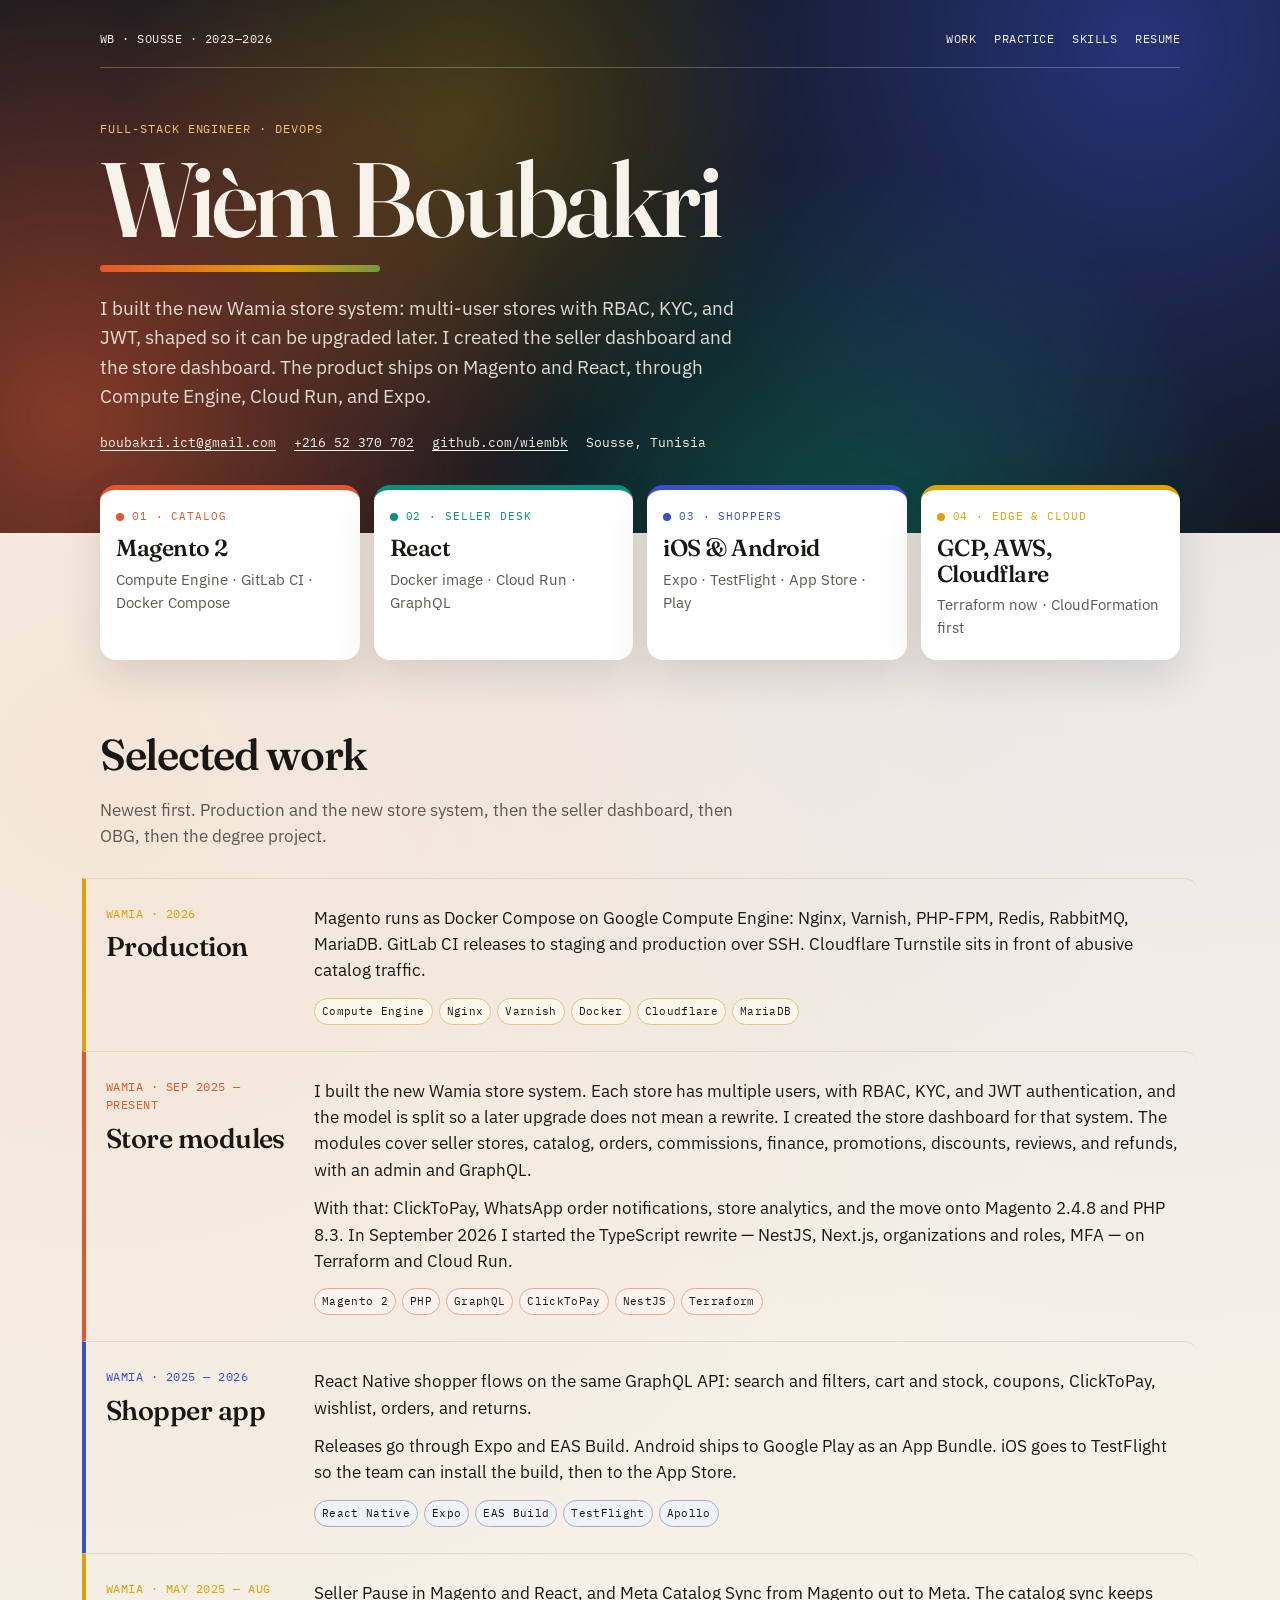
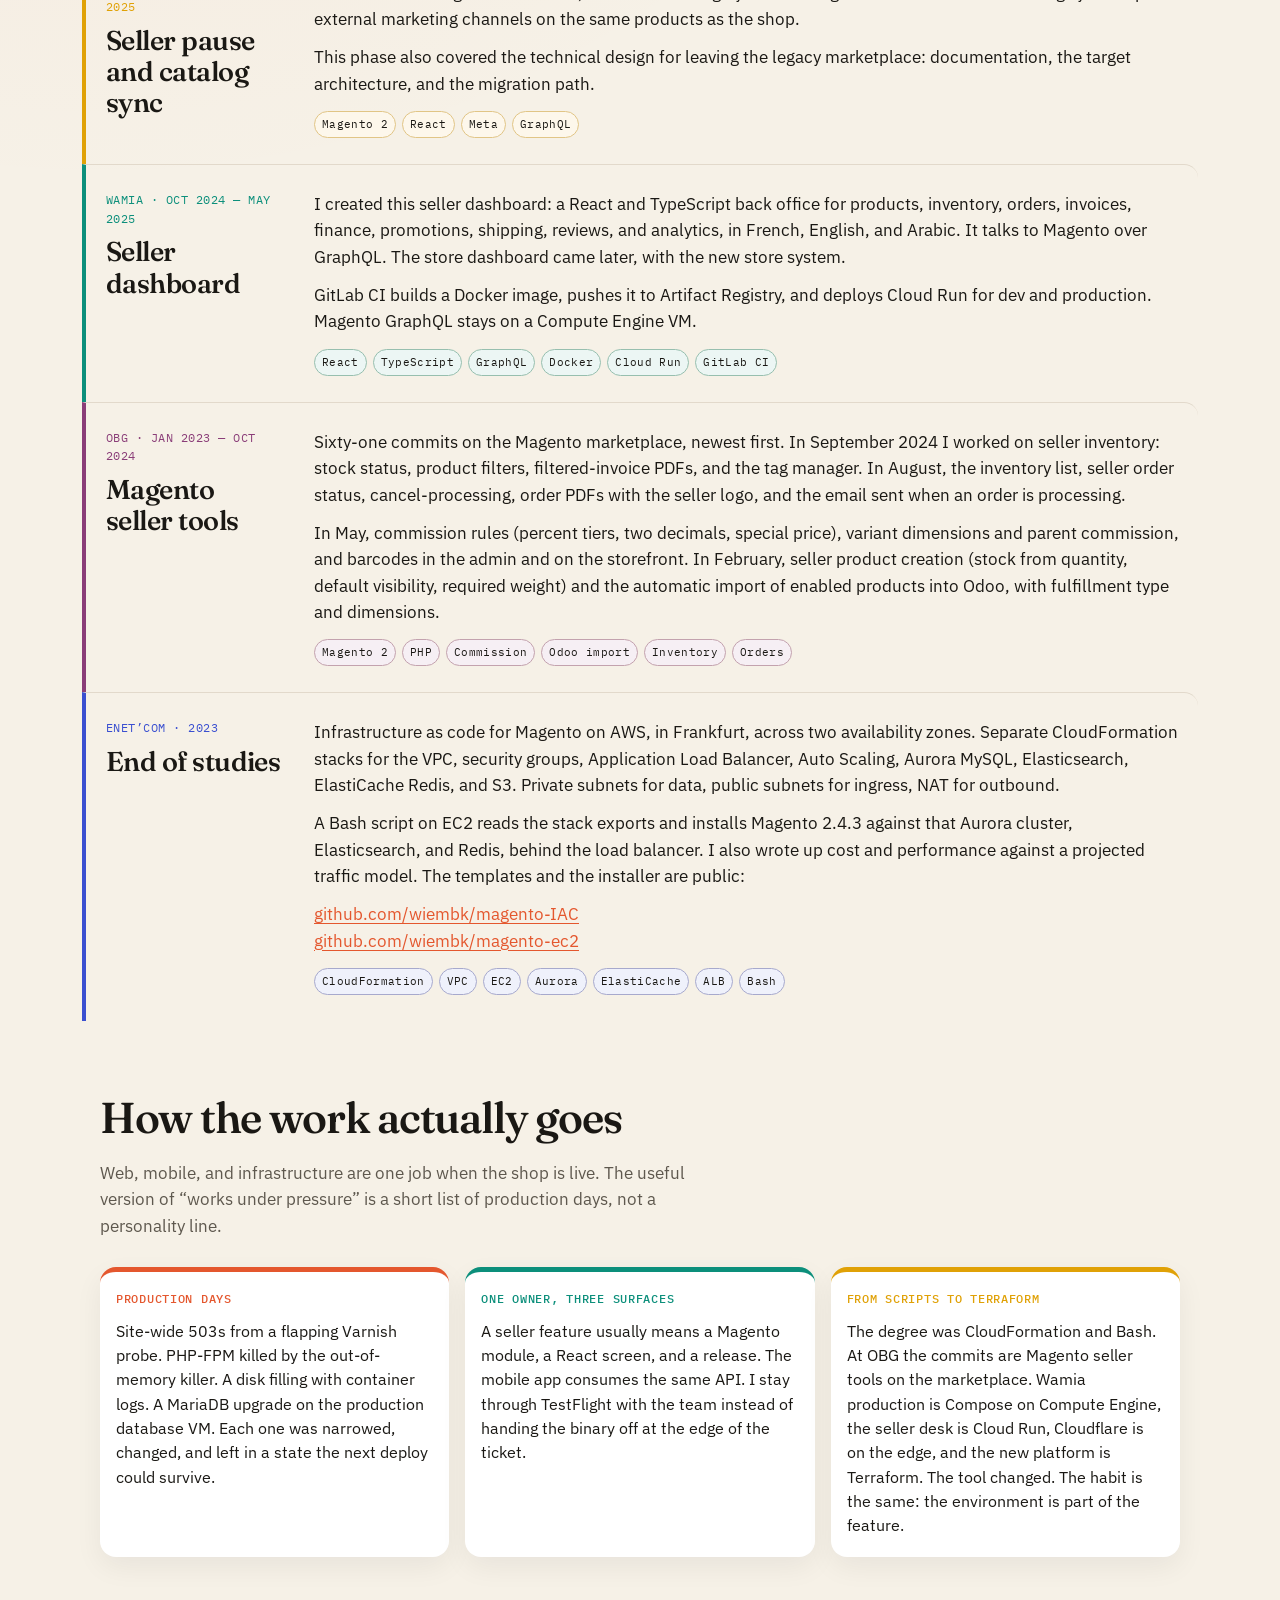
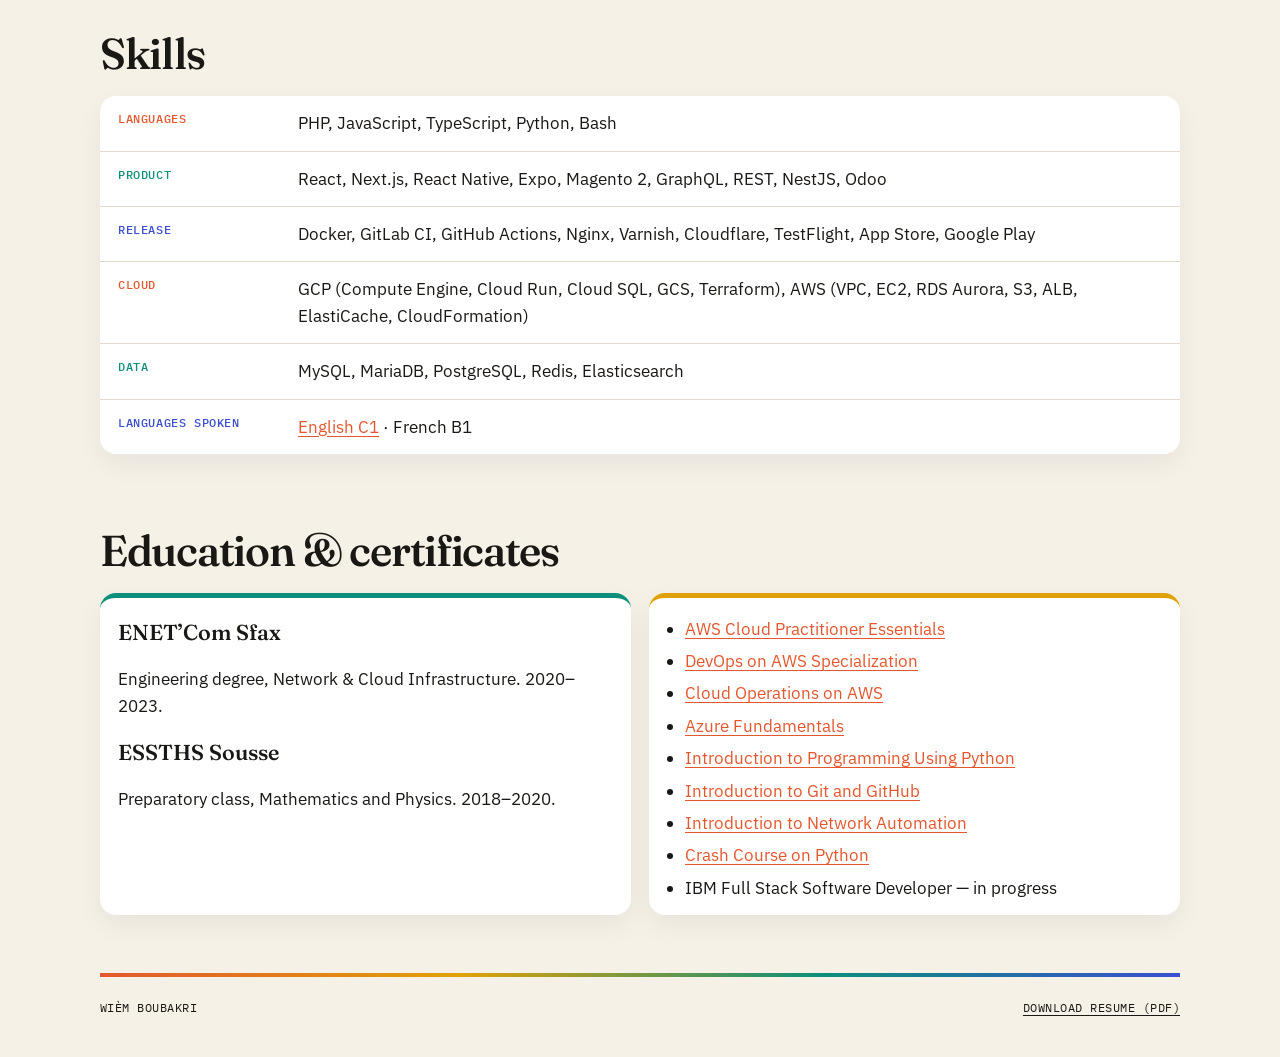
==== index.html @ c1c89a64 "feat: shorten the portfolio opening The intro now ends on the store system, both dashboards, and the" ====
<!DOCTYPE html>
<html lang="en">
<head>
  <meta charset="utf-8">
  <meta name="viewport" content="width=device-width, initial-scale=1">
  <title>Wièm Boubakri — Full-Stack &amp; DevOps</title>
  <meta name="description" content="Wièm Boubakri, full-stack and DevOps engineer in Sousse. Magento, React, React Native, and the GCP and AWS infrastructure they run on. The Wamia store system, 2023–present.">
  <meta property="og:title" content="Wièm Boubakri — Full-Stack & DevOps">
  <meta property="og:description" content="The new Wamia store system, from Magento modules to Cloud Run, Compute Engine, TestFlight, and the stores.">
  <meta property="og:type" content="website">
  <meta property="og:url" content="https://wiembk.github.io/">
  <link rel="preconnect" href="https://fonts.googleapis.com">
  <link rel="preconnect" href="https://fonts.gstatic.com" crossorigin>
  <link href="https://fonts.googleapis.com/css2?family=Fraunces:opsz,wght@9..144,560&family=IBM+Plex+Mono:wght@400;500&family=IBM+Plex+Sans:wght@400;500&display=swap" rel="stylesheet">
  <link rel="stylesheet" href="styles.css">
  <link rel="icon" href="data:image/svg+xml,%3Csvg xmlns='http://www.w3.org/2000/svg' viewBox='0 0 32 32'%3E%3Crect fill='%231c1915' width='32' height='32'/%3E%3Ctext x='4' y='22' fill='%23f3efe6' font-family='Georgia' font-size='16'%3EWB%3C/text%3E%3C/svg%3E">
</head>
<body>
  <header class="stage">
    <div class="wash" aria-hidden="true"></div>
    <div class="wrap">
      <div class="topbar">
        <span>WB · Sousse · 2023—2026</span>
        <nav>
          <a href="#work">Work</a>
          <a href="#practice">Practice</a>
          <a href="#skills">Skills</a>
          <a href="resume.html">Resume</a>
        </nav>
      </div>

      <section class="hero">
        <p class="eyebrow">Full-Stack Engineer · DevOps</p>
        <h1>Wièm Boubakri</h1>
        <p class="lede">I built the new Wamia store system: multi-user stores with RBAC, KYC, and JWT, shaped so it can be upgraded later. I created the seller dashboard and the store dashboard. The product ships on Magento and React, through Compute Engine, Cloud Run, and Expo.</p>
        <ul class="contact">
          <li><a href="mailto:boubakri.ict@gmail.com">boubakri.ict@gmail.com</a></li>
          <li><a href="tel:+21652370702">+216 52 370 702</a></li>
          <li><a href="https://github.com/wiembk">github.com/wiembk</a></li>
          <li>Sousse, Tunisia</li>
        </ul>
      </section>
    </div>
  </header>

  <div class="wrap">
    <ol class="path" aria-label="Where the marketplace runs">
      <li class="tone-terra">
        <span class="idx">01 · Catalog</span>
        <strong>Magento 2</strong>
        <span class="where">Compute Engine · GitLab CI · Docker Compose</span>
      </li>
      <li class="tone-teal">
        <span class="idx">02 · Seller desk</span>
        <strong>React</strong>
        <span class="where">Docker image · Cloud Run · GraphQL</span>
      </li>
      <li class="tone-indigo">
        <span class="idx">03 · Shoppers</span>
        <strong>iOS &amp; Android</strong>
        <span class="where">Expo · TestFlight · App Store · Play</span>
      </li>
      <li class="tone-gold">
        <span class="idx">04 · Edge &amp; cloud</span>
        <strong>GCP, AWS, Cloudflare</strong>
        <span class="where">Terraform now · CloudFormation first</span>
      </li>
    </ol>

    <section id="work">
      <h2>Selected work</h2>
      <p class="section-lead">Newest first. Production and the new store system, then the seller dashboard, then OBG, then the degree project.</p>

      <article class="case tone-gold">
        <header>
          <p>Wamia · 2026</p>
          <h3>Production</h3>
        </header>
        <div>
          <p>Magento runs as Docker Compose on Google Compute Engine: Nginx, Varnish, PHP-FPM, Redis, RabbitMQ, MariaDB. GitLab CI releases to staging and production over SSH. Cloudflare Turnstile sits in front of abusive catalog traffic.</p>
          <ul class="stack">
            <li>Compute Engine</li>
            <li>Nginx</li>
            <li>Varnish</li>
            <li>Docker</li>
            <li>Cloudflare</li>
            <li>MariaDB</li>
          </ul>
        </div>
      </article>

      <article class="case tone-terra">
        <header>
          <p>Wamia · Sep 2025 — present</p>
          <h3>Store modules</h3>
        </header>
        <div>
          <p>I built the new Wamia store system. Each store has multiple users, with RBAC, KYC, and JWT authentication, and the model is split so a later upgrade does not mean a rewrite. I created the store dashboard for that system. The modules cover seller stores, catalog, orders, commissions, finance, promotions, discounts, reviews, and refunds, with an admin and GraphQL.</p>
          <p>With that: ClickToPay, WhatsApp order notifications, store analytics, and the move onto Magento 2.4.8 and PHP 8.3. In September 2026 I started the TypeScript rewrite — NestJS, Next.js, organizations and roles, MFA — on Terraform and Cloud Run.</p>
          <ul class="stack">
            <li>Magento 2</li>
            <li>PHP</li>
            <li>GraphQL</li>
            <li>ClickToPay</li>
            <li>NestJS</li>
            <li>Terraform</li>
          </ul>
        </div>
      </article>

      <article class="case tone-indigo">
        <header>
          <p>Wamia · 2025 — 2026</p>
          <h3>Shopper app</h3>
        </header>
        <div>
          <p>React Native shopper flows on the same GraphQL API: search and filters, cart and stock, coupons, ClickToPay, wishlist, orders, and returns.</p>
          <p>Releases go through Expo and EAS Build. Android ships to Google Play as an App Bundle. iOS goes to TestFlight so the team can install the build, then to the App Store.</p>
          <ul class="stack">
            <li>React Native</li>
            <li>Expo</li>
            <li>EAS Build</li>
            <li>TestFlight</li>
            <li>Apollo</li>
          </ul>
        </div>
      </article>

      <article class="case tone-gold">
        <header>
          <p>Wamia · May 2025 — Aug 2025</p>
          <h3>Seller pause and catalog sync</h3>
        </header>
        <div>
          <p>Seller Pause in Magento and React, and Meta Catalog Sync from Magento out to Meta. The catalog sync keeps external marketing channels on the same products as the shop.</p>
          <p>This phase also covered the technical design for leaving the legacy marketplace: documentation, the target architecture, and the migration path.</p>
          <ul class="stack">
            <li>Magento 2</li>
            <li>React</li>
            <li>Meta</li>
            <li>GraphQL</li>
          </ul>
        </div>
      </article>

      <article class="case tone-teal">
        <header>
          <p>Wamia · Oct 2024 — May 2025</p>
          <h3>Seller dashboard</h3>
        </header>
        <div>
          <p>I created this seller dashboard: a React and TypeScript back office for products, inventory, orders, invoices, finance, promotions, shipping, reviews, and analytics, in French, English, and Arabic. It talks to Magento over GraphQL. The store dashboard came later, with the new store system.</p>
          <p>GitLab CI builds a Docker image, pushes it to Artifact Registry, and deploys Cloud Run for dev and production. Magento GraphQL stays on a Compute Engine VM.</p>
          <ul class="stack">
            <li>React</li>
            <li>TypeScript</li>
            <li>GraphQL</li>
            <li>Docker</li>
            <li>Cloud Run</li>
            <li>GitLab CI</li>
          </ul>
        </div>
      </article>

      <article class="case tone-plum">
        <header>
          <p>OBG · Jan 2023 — Oct 2024</p>
          <h3>Magento seller tools</h3>
        </header>
        <div>
          <p>Sixty-one commits on the Magento marketplace, newest first. In September 2024 I worked on seller inventory: stock status, product filters, filtered-invoice PDFs, and the tag manager. In August, the inventory list, seller order status, cancel-processing, order PDFs with the seller logo, and the email sent when an order is processing.</p>
          <p>In May, commission rules (percent tiers, two decimals, special price), variant dimensions and parent commission, and barcodes in the admin and on the storefront. In February, seller product creation (stock from quantity, default visibility, required weight) and the automatic import of enabled products into Odoo, with fulfillment type and dimensions.</p>
          <ul class="stack">
            <li>Magento 2</li>
            <li>PHP</li>
            <li>Commission</li>
            <li>Odoo import</li>
            <li>Inventory</li>
            <li>Orders</li>
          </ul>
        </div>
      </article>

      <article class="case tone-indigo">
        <header>
          <p>ENET’Com · 2023</p>
          <h3>End of studies</h3>
        </header>
        <div>
          <p>Infrastructure as code for Magento on AWS, in Frankfurt, across two availability zones. Separate CloudFormation stacks for the VPC, security groups, Application Load Balancer, Auto Scaling, Aurora MySQL, Elasticsearch, ElastiCache Redis, and S3. Private subnets for data, public subnets for ingress, NAT for outbound.</p>
          <p>A Bash script on EC2 reads the stack exports and installs Magento 2.4.3 against that Aurora cluster, Elasticsearch, and Redis, behind the load balancer. I also wrote up cost and performance against a projected traffic model. The templates and the installer are public:</p>
          <p><a href="https://github.com/wiembk/magento-IAC">github.com/wiembk/magento-IAC</a><br><a href="https://github.com/wiembk/magento-ec2">github.com/wiembk/magento-ec2</a></p>
          <ul class="stack">
            <li>CloudFormation</li>
            <li>VPC</li>
            <li>EC2</li>
            <li>Aurora</li>
            <li>ElastiCache</li>
            <li>ALB</li>
            <li>Bash</li>
          </ul>
        </div>
      </article>
    </section>

    <section id="practice">
      <h2>How the work actually goes</h2>
      <p class="section-lead">Web, mobile, and infrastructure are one job when the shop is live. The useful version of “works under pressure” is a short list of production days, not a personality line.</p>
      <div class="notes">
        <article class="tone-terra">
          <h3>Production days</h3>
          <p>Site-wide 503s from a flapping Varnish probe. PHP-FPM killed by the out-of-memory killer. A disk filling with container logs. A MariaDB upgrade on the production database VM. Each one was narrowed, changed, and left in a state the next deploy could survive.</p>
        </article>
        <article class="tone-teal">
          <h3>One owner, three surfaces</h3>
          <p>A seller feature usually means a Magento module, a React screen, and a release. The mobile app consumes the same API. I stay through TestFlight with the team instead of handing the binary off at the edge of the ticket.</p>
        </article>
        <article class="tone-gold">
          <h3>From scripts to Terraform</h3>
          <p>The degree was CloudFormation and Bash. At OBG the commits are Magento seller tools on the marketplace. Wamia production is Compose on Compute Engine, the seller desk is Cloud Run, Cloudflare is on the edge, and the new platform is Terraform. The tool changed. The habit is the same: the environment is part of the feature.</p>
        </article>
      </div>
    </section>

    <section id="skills">
      <h2>Skills</h2>
      <table class="skills">
        <tbody>
          <tr>
            <th>Languages</th>
            <td>PHP, JavaScript, TypeScript, Python, Bash</td>
          </tr>
          <tr>
            <th>Product</th>
            <td>React, Next.js, React Native, Expo, Magento 2, GraphQL, REST, NestJS, Odoo</td>
          </tr>
          <tr>
            <th>Release</th>
            <td>Docker, GitLab CI, GitHub Actions, Nginx, Varnish, Cloudflare, TestFlight, App Store, Google Play</td>
          </tr>
          <tr>
            <th>Cloud</th>
            <td>GCP (Compute Engine, Cloud Run, Cloud SQL, GCS, Terraform), AWS (VPC, EC2, RDS Aurora, S3, ALB, ElastiCache, CloudFormation)</td>
          </tr>
          <tr>
            <th>Data</th>
            <td>MySQL, MariaDB, PostgreSQL, Redis, Elasticsearch</td>
          </tr>
          <tr>
            <th>Languages spoken</th>
            <td><a href="https://cert.efset.org/MM6SDx">English C1</a> · French B1</td>
          </tr>
        </tbody>
      </table>
    </section>

    <section id="education">
      <h2>Education &amp; certificates</h2>
      <div class="two">
        <div>
          <h3 class="plain">ENET’Com Sfax</h3>
          <p>Engineering degree, Network &amp; Cloud Infrastructure. 2020–2023.</p>
          <h3 class="plain">ESSTHS Sousse</h3>
          <p>Preparatory class, Mathematics and Physics. 2018–2020.</p>
        </div>
        <div>
          <ul class="certs">
            <li><a href="https://drive.google.com/file/d/1_1jLtvXYV4eo3MJNdvYTq_Lkex4wQzK7/view">AWS Cloud Practitioner Essentials</a></li>
            <li><a href="https://www.coursera.org/account/accomplishments/specialization/TWV79HCF8F5U">DevOps on AWS Specialization</a></li>
            <li><a href="https://www.coursera.org/account/accomplishments/verify/R3Q22K4W58J7">Cloud Operations on AWS</a></li>
            <li><a href="https://drive.google.com/file/d/1Y1gZ4ScMN9NlFV-8IL65Gn_cewca-HWh/view">Azure Fundamentals</a></li>
            <li><a href="https://drive.google.com/file/d/1k7Gmsnxbhgt2LNV8YD_3bbGJUZ9FT2f1/view">Introduction to Programming Using Python</a></li>
            <li><a href="https://www.coursera.org/account/accomplishments/verify/2NA354GZRB7Q">Introduction to Git and GitHub</a></li>
            <li><a href="https://www.coursera.org/account/accomplishments/verify/HYGHPWAWJUBF">Introduction to Network Automation</a></li>
            <li><a href="https://www.coursera.org/account/accomplishments/verify/X9KK7CVKXENY">Crash Course on Python</a></li>
            <li>IBM Full Stack Software Developer — in progress</li>
          </ul>
        </div>
      </div>
    </section>

    <footer>
      <span>Wièm Boubakri</span>
      <a href="resume.pdf" download>Download resume (PDF)</a>
    </footer>
  </div>
</body>
</html>
---- styles.css ----
:root {
  --paper: #f6f1e7;
  --ink: #1a1814;
  --night: #121820;
  --cream: #f7f2ea;
  --muted: #5e584e;
  --faint: #8a8376;
  --line: #e2d9cb;
  --terra: #e4572e;
  --teal: #0c8f7b;
  --indigo: #3a4fd0;
  --gold: #e0a106;
  --plum: #8a3d78;
  --max: 1080px;
  --serif: "Fraunces", "Iowan Old Style", Palatino, serif;
  --sans: "IBM Plex Sans", "Helvetica Neue", sans-serif;
  --mono: "IBM Plex Mono", ui-monospace, monospace;
}

* { box-sizing: border-box; }

html { scroll-behavior: smooth; }

body {
  margin: 0;
  background:
    radial-gradient(circle at 8% 18%, rgba(228, 87, 46, 0.08), transparent 28%),
    radial-gradient(circle at 92% 8%, rgba(58, 79, 208, 0.08), transparent 26%),
    var(--paper);
  color: var(--ink);
  font-family: var(--sans);
  font-size: 17px;
  line-height: 1.55;
}

a {
  color: var(--terra);
  text-decoration-thickness: 1px;
  text-underline-offset: 3px;
}

a:hover { color: var(--indigo); }

.wrap {
  width: min(var(--max), calc(100% - 40px));
  margin: 0 auto;
}

.tone-terra { --tone: var(--terra); }
.tone-teal { --tone: var(--teal); }
.tone-indigo { --tone: var(--indigo); }
.tone-gold { --tone: var(--gold); }
.tone-plum { --tone: var(--plum); }

.stage {
  position: relative;
  overflow: hidden;
  background: var(--night);
  color: var(--cream);
  padding: 8px 0 72px;
}

.wash {
  position: absolute;
  inset: -20%;
  background:
    radial-gradient(circle at 18% 70%, rgba(228, 87, 46, 0.55), transparent 32%),
    radial-gradient(circle at 78% 20%, rgba(58, 79, 208, 0.5), transparent 34%),
    radial-gradient(circle at 62% 88%, rgba(12, 143, 123, 0.45), transparent 30%),
    radial-gradient(circle at 40% 30%, rgba(224, 161, 6, 0.28), transparent 28%);
  filter: blur(8px);
  animation: drift 16s ease-in-out infinite alternate;
  pointer-events: none;
}

.stage .wrap { position: relative; z-index: 1; }

.topbar {
  display: flex;
  justify-content: space-between;
  gap: 16px;
  align-items: baseline;
  padding: 22px 0 18px;
  border-bottom: 1px solid rgba(247, 242, 234, 0.25);
  font-family: var(--mono);
  font-size: 12px;
  letter-spacing: 0.04em;
  text-transform: uppercase;
}

.topbar nav { display: flex; gap: 18px; }

.topbar a {
  color: var(--cream);
  text-decoration: none;
  position: relative;
}

.topbar a::after {
  content: "";
  position: absolute;
  left: 0;
  bottom: -4px;
  width: 100%;
  height: 2px;
  background: var(--gold);
  transform: scaleX(0);
  transform-origin: left;
  transition: transform 0.25s ease;
}

.topbar a:hover { color: var(--gold); }
.topbar a:hover::after { transform: scaleX(1); }

.hero { padding: 52px 0 8px; }

.eyebrow {
  font-family: var(--mono);
  font-size: 12px;
  letter-spacing: 0.08em;
  text-transform: uppercase;
  color: #f0c27a;
  margin: 0 0 14px;
}

h1 {
  font-family: var(--serif);
  font-weight: 560;
  font-size: clamp(3.4rem, 9vw, 6.6rem);
  line-height: 0.9;
  letter-spacing: -0.03em;
  margin: 0 0 18px;
  animation: rise 0.7s ease both;
}

h1::after {
  content: "";
  display: block;
  width: min(280px, 46%);
  height: 7px;
  margin-top: 18px;
  border-radius: 99px;
  background: linear-gradient(90deg, var(--terra), var(--gold), var(--teal), var(--indigo));
  background-size: 200% 100%;
  animation: flow 5s linear infinite, grow 0.8s 0.15s ease both;
  transform-origin: left;
}

.lede {
  max-width: 40rem;
  font-size: 1.18rem;
  margin: 22px 0;
  color: rgba(247, 242, 234, 0.88);
  animation: rise 0.8s 0.1s ease both;
}

.contact {
  display: flex;
  flex-wrap: wrap;
  gap: 8px 18px;
  font-family: var(--mono);
  font-size: 13px;
  margin: 0;
  padding: 0;
  list-style: none;
  animation: rise 0.8s 0.18s ease both;
}

.stage .contact a { color: var(--cream); }
.stage .contact a:hover { color: var(--gold); }

.path {
  display: grid;
  grid-template-columns: repeat(4, 1fr);
  gap: 14px;
  margin: -48px 0 8px;
  padding: 0;
  list-style: none;
  position: relative;
  z-index: 2;
}

.path li {
  background: white;
  border-radius: 16px;
  padding: 18px 16px 20px;
  box-shadow: 0 16px 40px rgba(18, 24, 32, 0.12);
  border-top: 5px solid var(--tone);
  animation: rise 0.6s ease both;
  transition: transform 0.25s ease, box-shadow 0.25s ease;
}

.path li:nth-child(1) { animation-delay: 0.15s; }
.path li:nth-child(2) { animation-delay: 0.25s; }
.path li:nth-child(3) { animation-delay: 0.35s; }
.path li:nth-child(4) { animation-delay: 0.45s; }

.path li:hover {
  transform: translateY(-6px);
  box-shadow: 0 22px 44px rgba(18, 24, 32, 0.16);
}

.path .idx {
  display: flex;
  align-items: center;
  gap: 8px;
  font-family: var(--mono);
  font-size: 11px;
  letter-spacing: 0.08em;
  text-transform: uppercase;
  color: var(--tone);
  margin-bottom: 10px;
}

.path .idx::before {
  content: "";
  width: 8px;
  height: 8px;
  border-radius: 50%;
  background: var(--tone);
  box-shadow: 0 0 0 0 color-mix(in srgb, var(--tone) 60%, transparent);
  animation: pulse 2.2s ease-out infinite;
}

.path strong {
  display: block;
  font-family: var(--serif);
  font-size: 1.45rem;
  font-weight: 560;
  letter-spacing: -0.02em;
  line-height: 1.1;
  margin-bottom: 8px;
}

.path span.where {
  display: block;
  font-size: 0.92rem;
  color: var(--muted);
}

section { padding: 54px 0 10px; }

h2 {
  font-family: var(--serif);
  font-weight: 560;
  font-size: clamp(2rem, 4vw, 2.7rem);
  letter-spacing: -0.03em;
  margin: 0 0 8px;
}

.section-lead {
  max-width: 40rem;
  color: var(--muted);
  margin: 0 0 28px;
}

.case {
  display: grid;
  grid-template-columns: 180px 1fr;
  gap: 28px;
  padding: 26px 18px 26px 20px;
  margin: 0 -18px;
  border-top: 1px solid var(--line);
  border-left: 4px solid var(--tone, var(--terra));
  border-radius: 0 14px 14px 0;
  transition: background 0.25s ease, transform 0.25s ease;
}

.case:hover {
  background: color-mix(in srgb, var(--tone) 10%, white);
  transform: translateX(4px);
}

.case header p {
  margin: 0;
  font-family: var(--mono);
  font-size: 12px;
  letter-spacing: 0.04em;
  text-transform: uppercase;
  color: var(--tone);
}

.case h3 {
  font-family: var(--serif);
  font-weight: 560;
  font-size: 1.7rem;
  letter-spacing: -0.02em;
  margin: 8px 0 0;
  line-height: 1.15;
}

.case p { margin: 0 0 12px; }

.stack {
  display: flex;
  flex-wrap: wrap;
  gap: 6px;
  margin: 14px 0 0;
  padding: 0;
  list-style: none;
}

.stack li {
  font-family: var(--mono);
  font-size: 11px;
  letter-spacing: 0.03em;
  border: 1px solid color-mix(in srgb, var(--tone) 35%, var(--line));
  background: color-mix(in srgb, var(--tone) 8%, white);
  color: var(--ink);
  padding: 4px 7px;
  border-radius: 999px;
  transition: background 0.2s ease, color 0.2s ease;
}

.stack li:hover {
  background: var(--tone);
  color: white;
  border-color: var(--tone);
}

.notes {
  display: grid;
  grid-template-columns: 1fr 1fr 1fr;
  gap: 16px;
}

.notes article {
  background: white;
  border-radius: 16px;
  padding: 18px 16px 20px;
  border-top: 5px solid var(--tone);
  box-shadow: 0 10px 28px rgba(18, 24, 32, 0.06);
  transition: transform 0.25s ease;
}

.notes article:hover { transform: translateY(-4px); }

.notes h3 {
  font-family: var(--mono);
  font-size: 12px;
  font-weight: 500;
  letter-spacing: 0.06em;
  text-transform: uppercase;
  margin: 0 0 10px;
  color: var(--tone);
}

.notes p { margin: 0; font-size: 0.98rem; }

.skills {
  width: 100%;
  border-collapse: collapse;
  background: white;
  border-radius: 16px;
  overflow: hidden;
  box-shadow: 0 10px 28px rgba(18, 24, 32, 0.06);
}

.skills th,
.skills td {
  text-align: left;
  vertical-align: top;
  padding: 14px 18px;
  border-top: 1px solid var(--line);
}

.skills tr:first-child th,
.skills tr:first-child td { border-top: 0; }

.skills th {
  font-family: var(--mono);
  font-size: 12px;
  font-weight: 500;
  letter-spacing: 0.05em;
  text-transform: uppercase;
  width: 180px;
  color: var(--indigo);
}

.skills tr:nth-child(3n + 1) th { color: var(--terra); }
.skills tr:nth-child(3n + 2) th { color: var(--teal); }
.skills tr:nth-child(3n) th { color: var(--indigo); }

.two {
  display: grid;
  grid-template-columns: 1fr 1fr;
  gap: 18px;
}

.two > div {
  background: white;
  border-radius: 16px;
  padding: 18px 18px 8px;
  box-shadow: 0 10px 28px rgba(18, 24, 32, 0.06);
}

.two > div:first-child { border-top: 5px solid var(--teal); }
.two > div:last-child { border-top: 5px solid var(--gold); }

h3.plain {
  font-family: var(--serif);
  font-size: 1.35rem;
  font-weight: 560;
  margin: 0 0 8px;
}

.certs { margin: 0; padding-left: 18px; }
.certs li { margin: 0 0 6px; }

footer {
  margin-top: 48px;
  padding: 22px 0 40px;
  border-top: 4px solid transparent;
  border-image: linear-gradient(90deg, var(--terra), var(--gold), var(--teal), var(--indigo)) 1;
  display: flex;
  justify-content: space-between;
  gap: 16px;
  font-family: var(--mono);
  font-size: 12px;
  letter-spacing: 0.04em;
  text-transform: uppercase;
}

footer a { color: var(--ink); }

@keyframes rise {
  from { opacity: 0; transform: translateY(14px); }
  to { opacity: 1; transform: none; }
}

@keyframes grow {
  from { transform: scaleX(0); }
  to { transform: scaleX(1); }
}

@keyframes flow {
  from { background-position: 0% 50%; }
  to { background-position: 200% 50%; }
}

@keyframes drift {
  from { transform: translate3d(-2%, -1%, 0) scale(1); }
  to { transform: translate3d(2%, 2%, 0) scale(1.06); }
}

@keyframes pulse {
  70% { box-shadow: 0 0 0 8px transparent; }
  100% { box-shadow: 0 0 0 0 transparent; }
}

@media (max-width: 860px) {
  .path, .notes, .two, .case { grid-template-columns: 1fr; }
  .path { margin-top: 20px; }
  .stage { padding-bottom: 28px; }
  .topbar { flex-direction: column; }
  .case { margin: 0; }
  .skills th { width: auto; display: block; padding-bottom: 0; }
  .skills td { display: block; padding-top: 4px; }
}

@media (prefers-reduced-motion: reduce) {
  *, *::before, *::after {
    animation: none !important;
    transition: none !important;
  }
}
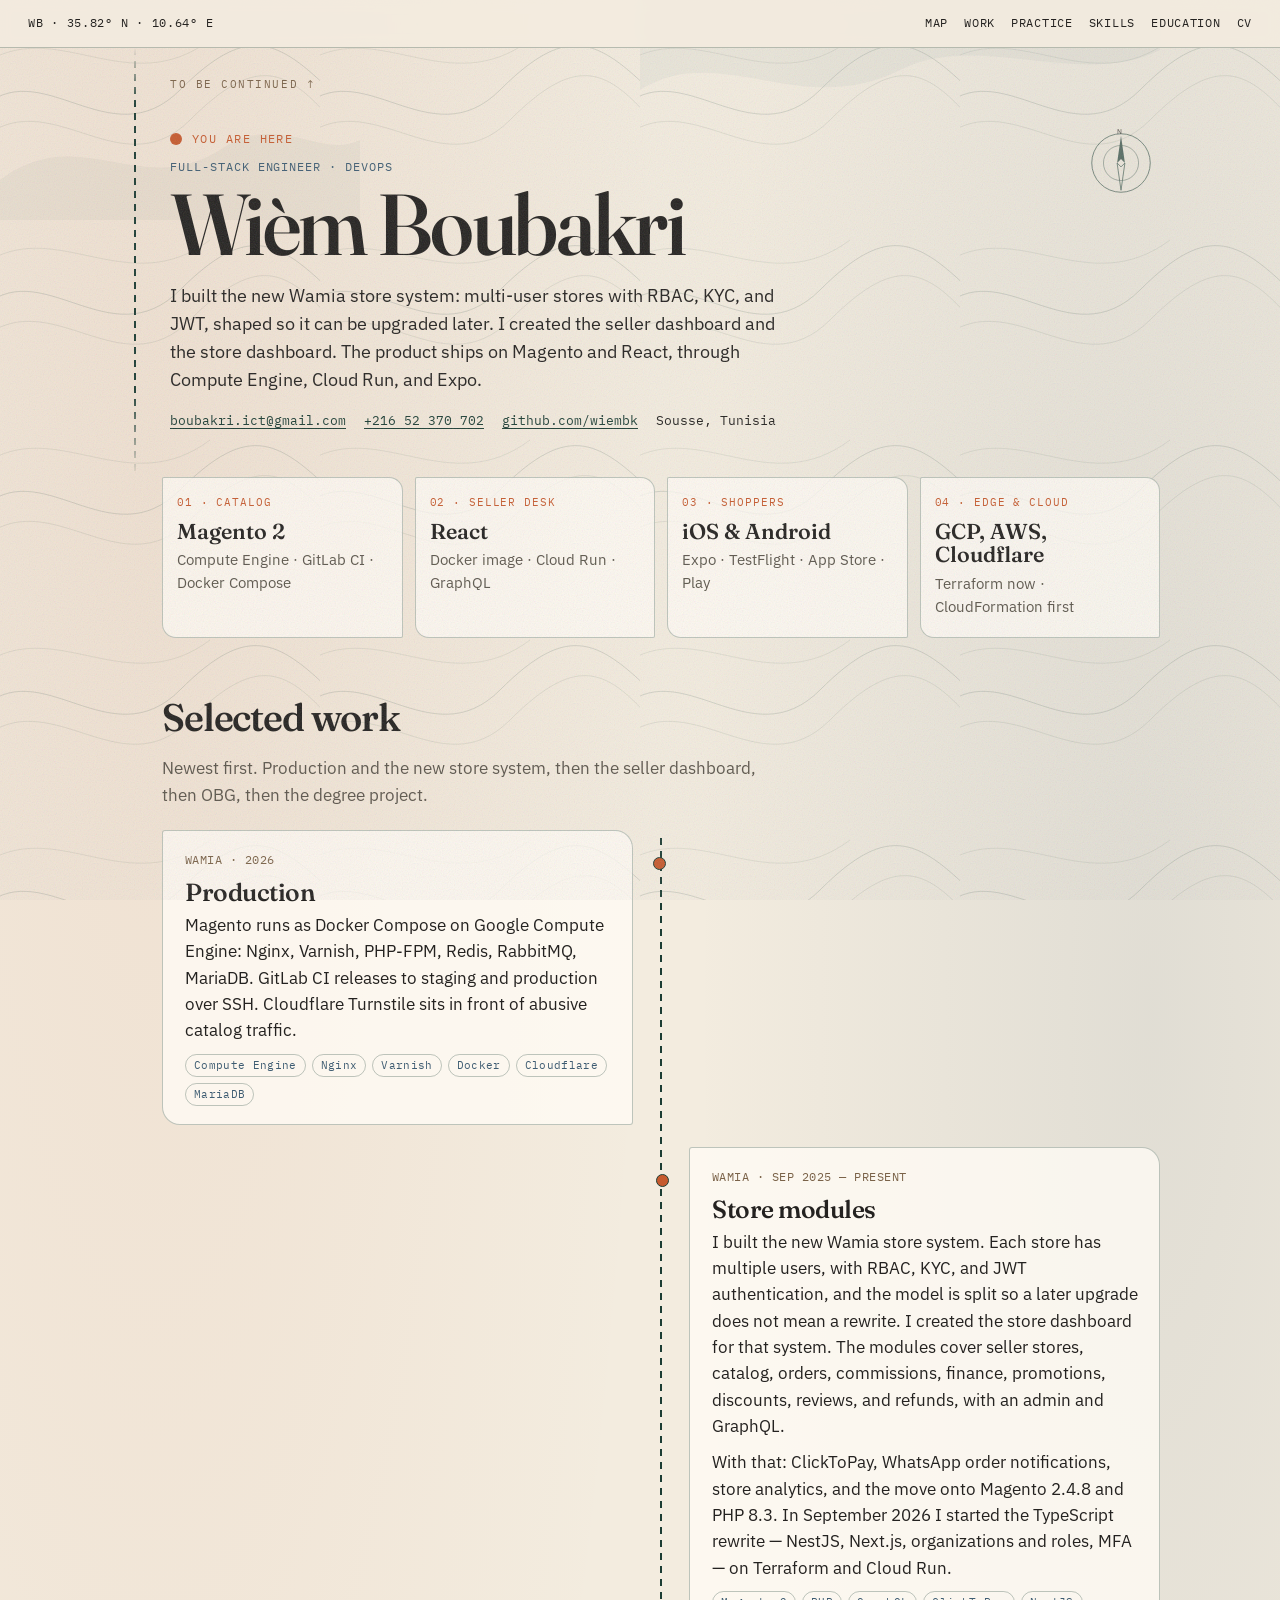
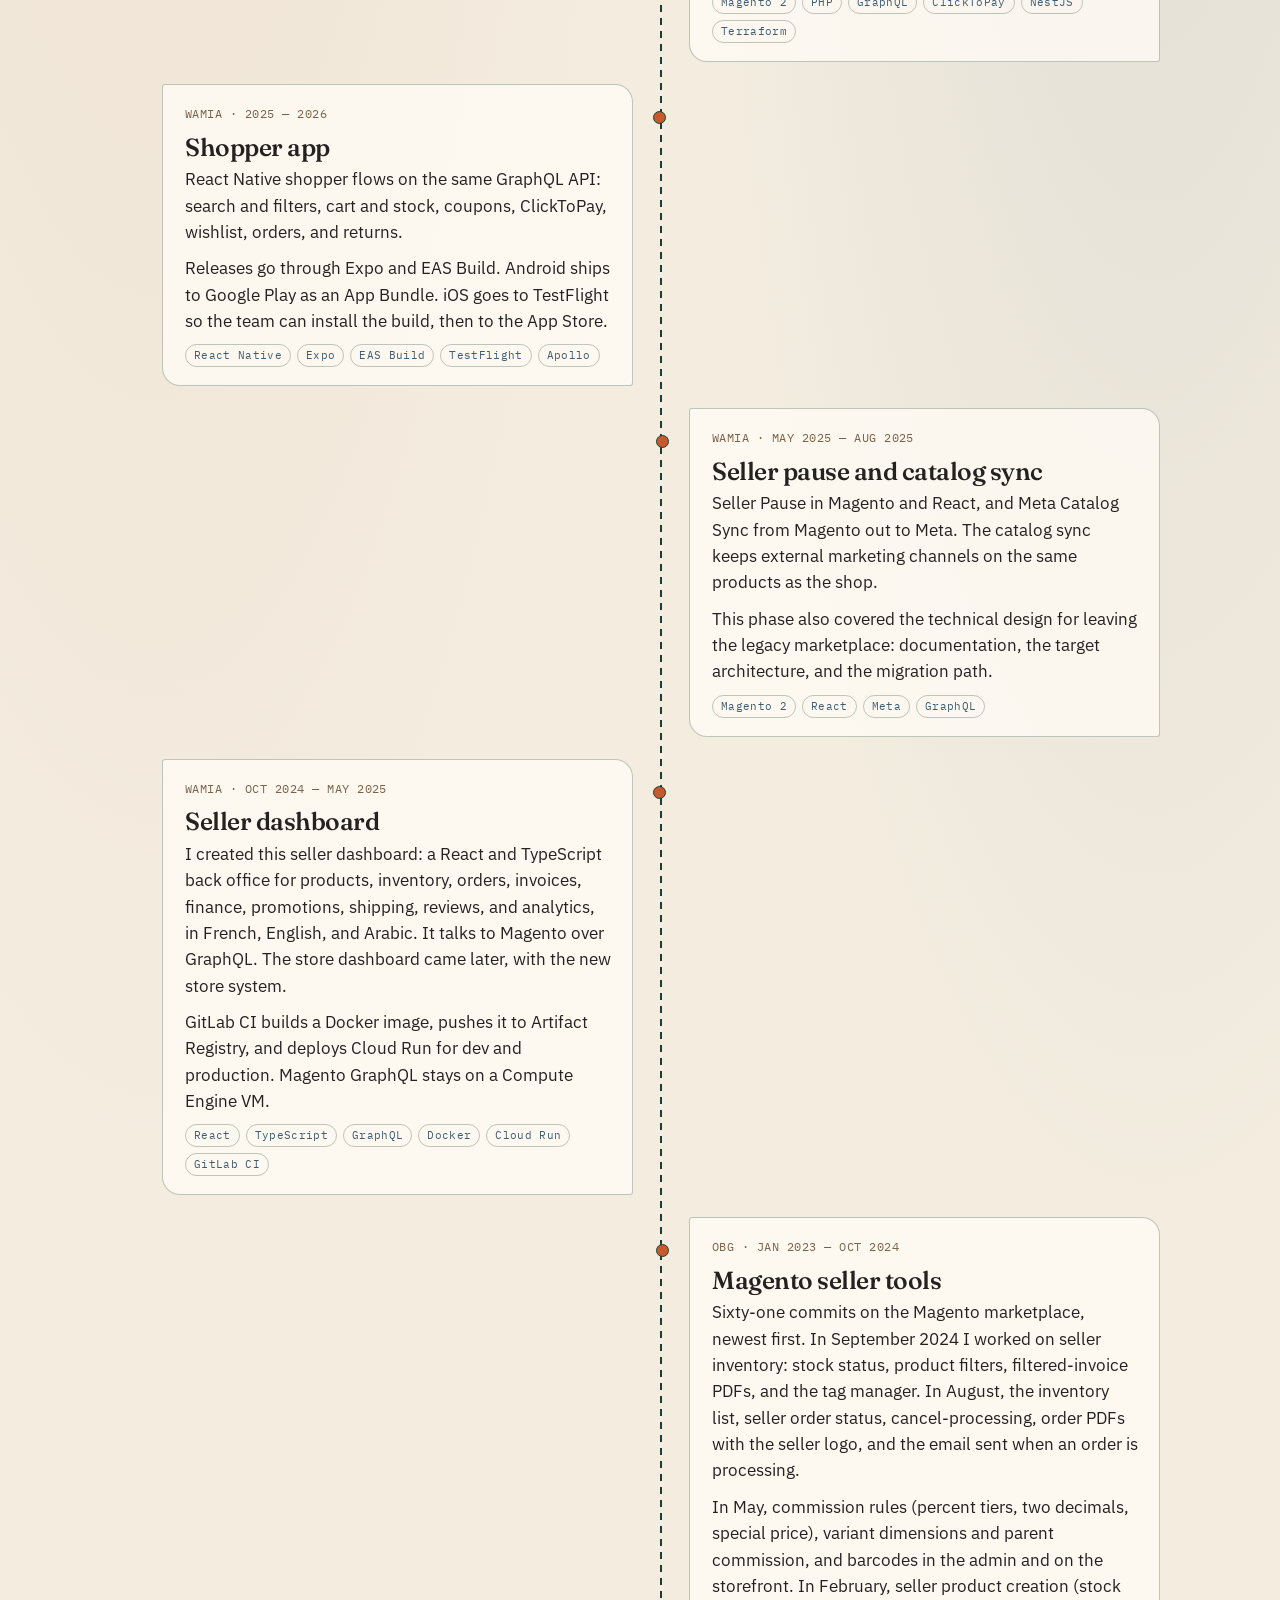
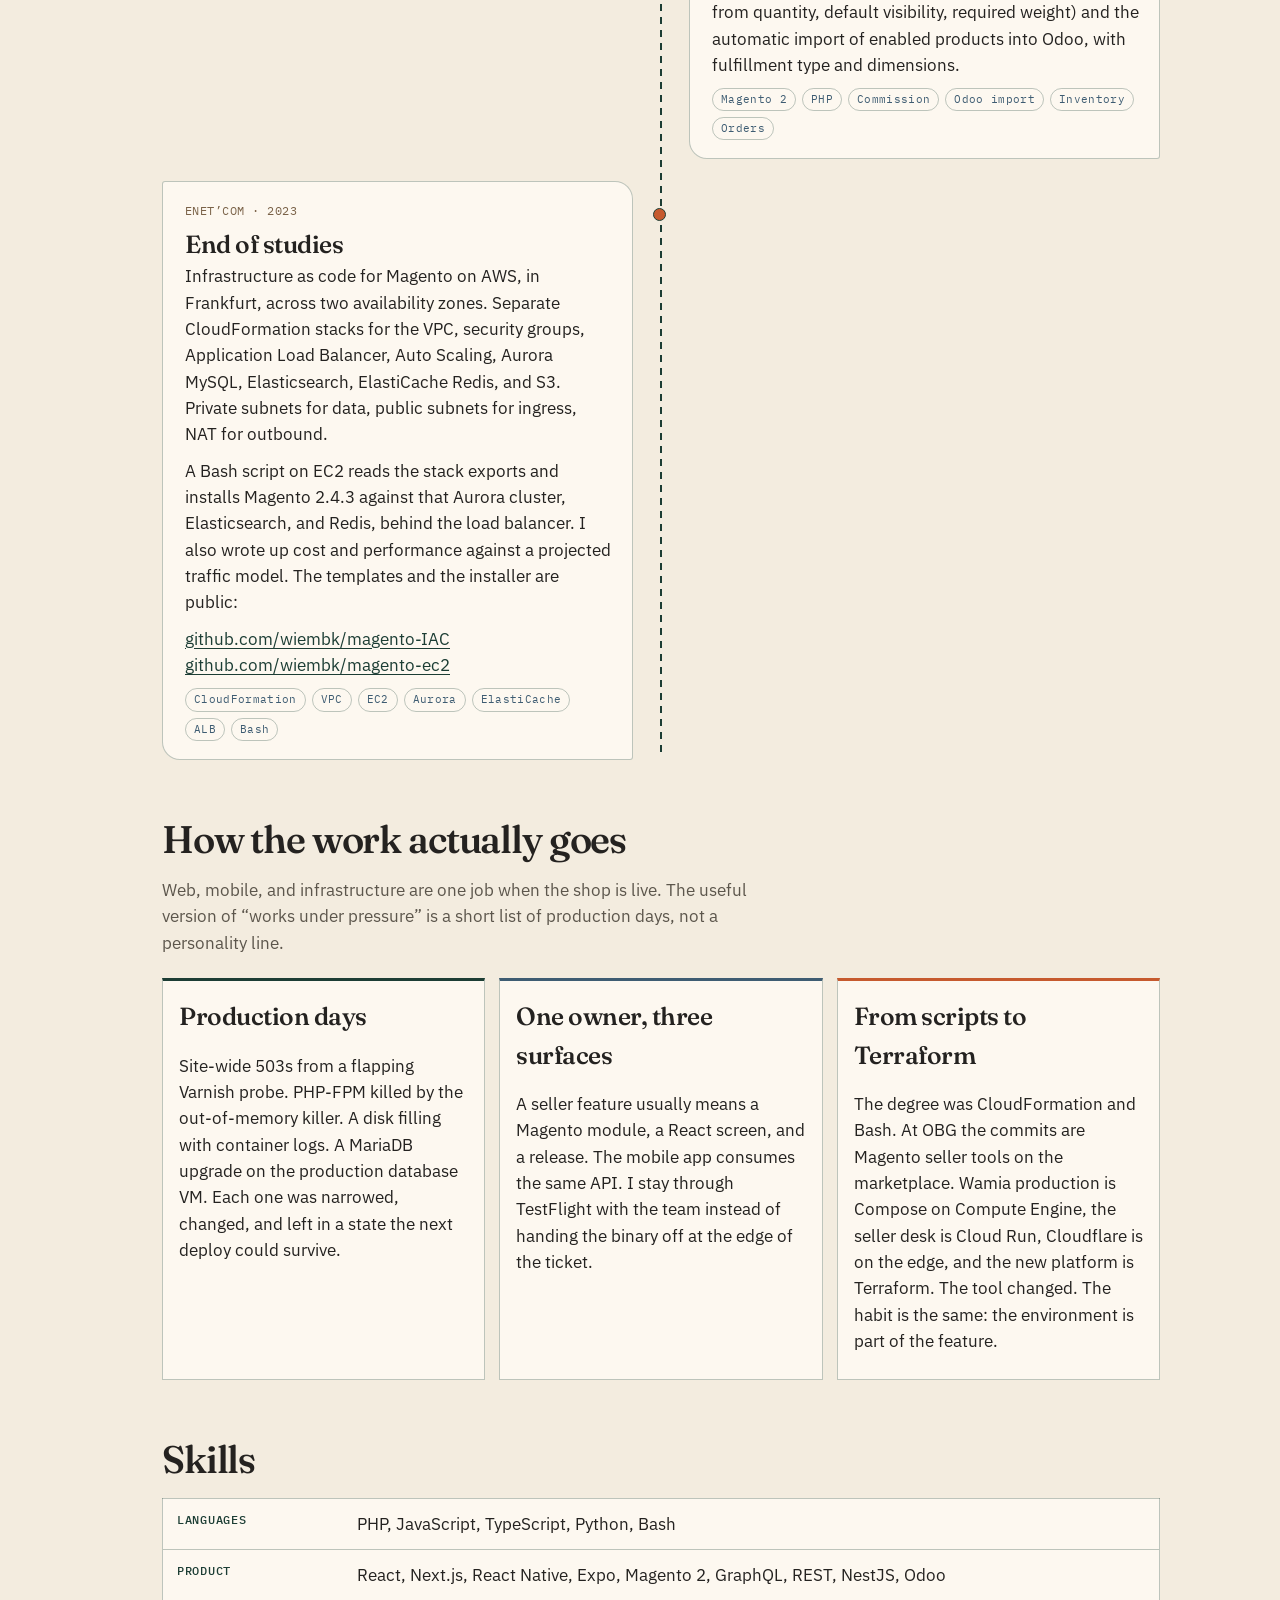
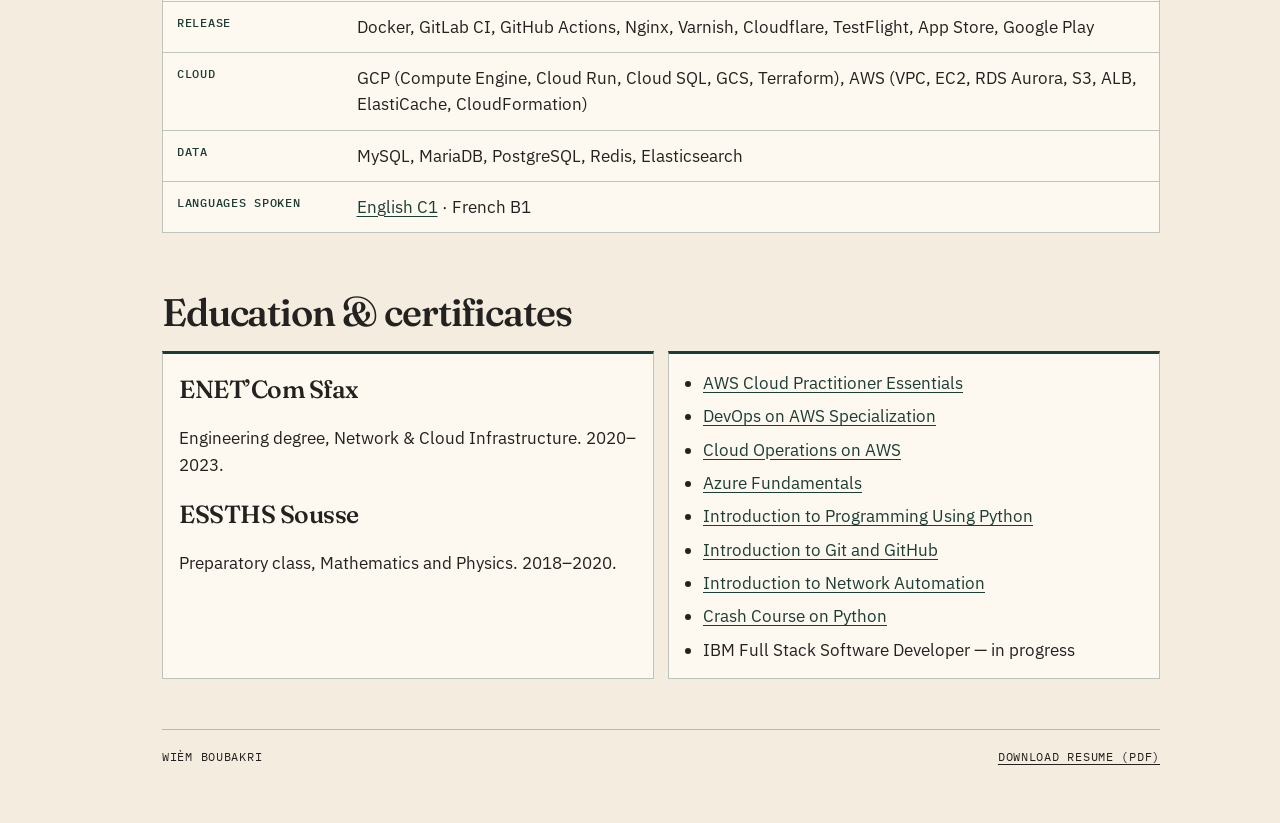
==== commit 6fae59d5: "feat: restyle the portfolio as a career map The same sections stay in the same order. The page now r" ====
--- a/index.html
+++ b/index.html
@@ -13,54 +13,75 @@
   <link rel="preconnect" href="https://fonts.gstatic.com" crossorigin>
   <link href="https://fonts.googleapis.com/css2?family=Fraunces:opsz,wght@9..144,560&family=IBM+Plex+Mono:wght@400;500&family=IBM+Plex+Sans:wght@400;500&display=swap" rel="stylesheet">
   <link rel="stylesheet" href="styles.css">
-  <link rel="icon" href="data:image/svg+xml,%3Csvg xmlns='http://www.w3.org/2000/svg' viewBox='0 0 32 32'%3E%3Crect fill='%231c1915' width='32' height='32'/%3E%3Ctext x='4' y='22' fill='%23f3efe6' font-family='Georgia' font-size='16'%3EWB%3C/text%3E%3C/svg%3E">
+  <link rel="icon" href="data:image/svg+xml,%3Csvg xmlns='http://www.w3.org/2000/svg' viewBox='0 0 32 32'%3E%3Crect fill='%231c3d34' width='32' height='32'/%3E%3Ctext x='4' y='22' fill='%23f4efe4' font-family='Georgia' font-size='16'%3EWB%3C/text%3E%3C/svg%3E">
 </head>
 <body>
-  <header class="stage">
-    <div class="wash" aria-hidden="true"></div>
-    <div class="wrap">
-      <div class="topbar">
-        <span>WB · Sousse · 2023—2026</span>
-        <nav>
-          <a href="#work">Work</a>
-          <a href="#practice">Practice</a>
-          <a href="#skills">Skills</a>
-          <a href="resume.html">Resume</a>
-        </nav>
-      </div>
-
-      <section class="hero">
-        <p class="eyebrow">Full-Stack Engineer · DevOps</p>
-        <h1>Wièm Boubakri</h1>
-        <p class="lede">I built the new Wamia store system: multi-user stores with RBAC, KYC, and JWT, shaped so it can be upgraded later. I created the seller dashboard and the store dashboard. The product ships on Magento and React, through Compute Engine, Cloud Run, and Expo.</p>
-        <ul class="contact">
-          <li><a href="mailto:boubakri.ict@gmail.com">boubakri.ict@gmail.com</a></li>
-          <li><a href="tel:+21652370702">+216 52 370 702</a></li>
-          <li><a href="https://github.com/wiembk">github.com/wiembk</a></li>
-          <li>Sousse, Tunisia</li>
-        </ul>
-      </section>
-    </div>
+  <svg class="terrain" aria-hidden="true">
+    <defs>
+      <pattern id="contours" width="320" height="200" patternUnits="userSpaceOnUse">
+        <path d="M-20 110 C 40 50, 110 160, 180 90 S 280 40, 340 100" fill="none" stroke="currentColor" stroke-width="0.7"/>
+        <path d="M-20 140 C 50 80, 120 190, 190 120 S 290 70, 340 130" fill="none" stroke="currentColor" stroke-width="0.45"/>
+        <path d="M-10 60 C 60 20, 130 100, 210 40" fill="none" stroke="currentColor" stroke-width="0.4"/>
+      </pattern>
+    </defs>
+    <rect width="100%" height="100%" fill="url(#contours)"/>
+    <path class="hill" d="M0 180 C 80 120, 140 200, 220 150 C 280 110, 320 160, 360 140 L 360 220 L 0 220 Z"/>
+    <path class="hill hill-far" d="M640 90 C 720 40, 800 120, 900 70 C 980 30, 1080 90, 1160 50 L 1160 0 L 640 0 Z"/>
+  </svg>
+
+  <header class="atlas-bar">
+    <span class="sheet-id">WB · 35.82° N · 10.64° E</span>
+    <nav>
+      <a href="#map">Map</a>
+      <a href="#work">Work</a>
+      <a href="#practice">Practice</a>
+      <a href="#skills">Skills</a>
+      <a href="#education">Education</a>
+      <a href="resume.html">CV</a>
+    </nav>
   </header>
 
-  <div class="wrap">
-    <ol class="path" aria-label="Where the marketplace runs">
-      <li class="tone-terra">
+  <div class="sheet">
+    <div class="spine" aria-hidden="true"></div>
+
+    <header class="here" id="map">
+      <p class="continues"><span>To be continued</span> ↑</p>
+      <p class="here-pin"><span class="pulse"></span> You are here</p>
+      <p class="eyebrow">Full-Stack Engineer · DevOps</p>
+      <h1>Wièm Boubakri</h1>
+      <p class="lede">I built the new Wamia store system: multi-user stores with RBAC, KYC, and JWT, shaped so it can be upgraded later. I created the seller dashboard and the store dashboard. The product ships on Magento and React, through Compute Engine, Cloud Run, and Expo.</p>
+      <ul class="contact">
+        <li><a href="mailto:boubakri.ict@gmail.com">boubakri.ict@gmail.com</a></li>
+        <li><a href="tel:+21652370702">+216 52 370 702</a></li>
+        <li><a href="https://github.com/wiembk">github.com/wiembk</a></li>
+        <li>Sousse, Tunisia</li>
+      </ul>
+      <svg class="compass" viewBox="0 0 80 80" aria-hidden="true">
+        <circle cx="40" cy="40" r="30" fill="none" stroke="currentColor" stroke-width="0.8"/>
+        <circle cx="40" cy="40" r="18" fill="none" stroke="currentColor" stroke-width="0.5"/>
+        <path d="M40 12 L44 40 L40 36 L36 40 Z" fill="currentColor"/>
+        <path d="M40 68 L36 40 L40 44 L44 40 Z" fill="none" stroke="currentColor" stroke-width="0.8"/>
+        <text x="36" y="10" font-size="7">N</text>
+      </svg>
+    </header>
+
+    <ol class="path" aria-label="Where the product runs">
+      <li>
         <span class="idx">01 · Catalog</span>
         <strong>Magento 2</strong>
         <span class="where">Compute Engine · GitLab CI · Docker Compose</span>
       </li>
-      <li class="tone-teal">
+      <li>
         <span class="idx">02 · Seller desk</span>
         <strong>React</strong>
         <span class="where">Docker image · Cloud Run · GraphQL</span>
       </li>
-      <li class="tone-indigo">
+      <li>
         <span class="idx">03 · Shoppers</span>
         <strong>iOS &amp; Android</strong>
         <span class="where">Expo · TestFlight · App Store · Play</span>
       </li>
-      <li class="tone-gold">
+      <li>
         <span class="idx">04 · Edge &amp; cloud</span>
         <strong>GCP, AWS, Cloudflare</strong>
         <span class="where">Terraform now · CloudFormation first</span>
@@ -71,7 +92,8 @@
       <h2>Selected work</h2>
       <p class="section-lead">Newest first. Production and the new store system, then the seller dashboard, then OBG, then the degree project.</p>
 
-      <article class="case tone-gold">
+      <div class="miles">
+      <article class="case">
         <header>
           <p>Wamia · 2026</p>
           <h3>Production</h3>
@@ -89,7 +111,7 @@
         </div>
       </article>
 
-      <article class="case tone-terra">
+      <article class="case">
         <header>
           <p>Wamia · Sep 2025 — present</p>
           <h3>Store modules</h3>
@@ -108,7 +130,7 @@
         </div>
       </article>
 
-      <article class="case tone-indigo">
+      <article class="case">
         <header>
           <p>Wamia · 2025 — 2026</p>
           <h3>Shopper app</h3>
@@ -126,7 +148,7 @@
         </div>
       </article>
 
-      <article class="case tone-gold">
+      <article class="case">
         <header>
           <p>Wamia · May 2025 — Aug 2025</p>
           <h3>Seller pause and catalog sync</h3>
@@ -143,7 +165,7 @@
         </div>
       </article>
 
-      <article class="case tone-teal">
+      <article class="case">
         <header>
           <p>Wamia · Oct 2024 — May 2025</p>
           <h3>Seller dashboard</h3>
@@ -162,7 +184,7 @@
         </div>
       </article>
 
-      <article class="case tone-plum">
+      <article class="case">
         <header>
           <p>OBG · Jan 2023 — Oct 2024</p>
           <h3>Magento seller tools</h3>
@@ -181,7 +203,7 @@
         </div>
       </article>
 
-      <article class="case tone-indigo">
+      <article class="case">
         <header>
           <p>ENET’Com · 2023</p>
           <h3>End of studies</h3>
@@ -201,21 +223,22 @@
           </ul>
         </div>
       </article>
+      </div>
     </section>
 
     <section id="practice">
       <h2>How the work actually goes</h2>
       <p class="section-lead">Web, mobile, and infrastructure are one job when the shop is live. The useful version of “works under pressure” is a short list of production days, not a personality line.</p>
       <div class="notes">
-        <article class="tone-terra">
+        <article>
           <h3>Production days</h3>
           <p>Site-wide 503s from a flapping Varnish probe. PHP-FPM killed by the out-of-memory killer. A disk filling with container logs. A MariaDB upgrade on the production database VM. Each one was narrowed, changed, and left in a state the next deploy could survive.</p>
         </article>
-        <article class="tone-teal">
+        <article>
           <h3>One owner, three surfaces</h3>
           <p>A seller feature usually means a Magento module, a React screen, and a release. The mobile app consumes the same API. I stay through TestFlight with the team instead of handing the binary off at the edge of the ticket.</p>
         </article>
-        <article class="tone-gold">
+        <article>
           <h3>From scripts to Terraform</h3>
           <p>The degree was CloudFormation and Bash. At OBG the commits are Magento seller tools on the marketplace. Wamia production is Compose on Compute Engine, the seller desk is Cloud Run, Cloudflare is on the edge, and the new platform is Terraform. The tool changed. The habit is the same: the environment is part of the feature.</p>
         </article>
@@ -279,10 +302,11 @@
       </div>
     </section>
 
-    <footer>
+    <footer id="contact">
       <span>Wièm Boubakri</span>
       <a href="resume.pdf" download>Download resume (PDF)</a>
     </footer>
   </div>
+  <script src="map.js"></script>
 </body>
 </html>
--- a/styles.css
+++ b/styles.css
@@ -1,17 +1,14 @@
 :root {
-  --paper: #f6f1e7;
-  --ink: #1a1814;
-  --night: #121820;
-  --cream: #f7f2ea;
-  --muted: #5e584e;
-  --faint: #8a8376;
-  --line: #e2d9cb;
-  --terra: #e4572e;
-  --teal: #0c8f7b;
-  --indigo: #3a4fd0;
-  --gold: #e0a106;
-  --plum: #8a3d78;
-  --max: 1080px;
+  --paper: #f3ecdf;
+  --ink: #242220;
+  --forest: #1c3d34;
+  --blue: #3e5c72;
+  --brown: #7a6248;
+  --orange: #c65a2e;
+  --line: rgba(28, 61, 52, 0.28);
+  --muted: #5c564c;
+  --card: rgba(255, 251, 245, 0.78);
+  --max: 1040px;
   --serif: "Fraunces", "Iowan Old Style", Palatino, serif;
   --sans: "IBM Plex Sans", "Helvetica Neue", sans-serif;
   --mono: "IBM Plex Mono", ui-monospace, monospace;
@@ -23,444 +20,435 @@
 
 body {
   margin: 0;
-  background:
-    radial-gradient(circle at 8% 18%, rgba(228, 87, 46, 0.08), transparent 28%),
-    radial-gradient(circle at 92% 8%, rgba(58, 79, 208, 0.08), transparent 26%),
-    var(--paper);
   color: var(--ink);
   font-family: var(--sans);
   font-size: 17px;
   line-height: 1.55;
+  background:
+    radial-gradient(ellipse at 12% 8%, rgba(198, 90, 46, 0.08), transparent 32%),
+    radial-gradient(ellipse at 90% 18%, rgba(62, 92, 114, 0.1), transparent 28%),
+    var(--paper);
+}
+
+body::after {
+  content: "";
+  position: fixed;
+  inset: 0;
+  pointer-events: none;
+  z-index: 4;
+  opacity: 0.16;
+  background-image: url("data:image/svg+xml;utf8,<svg xmlns='http://www.w3.org/2000/svg' width='160' height='160'><filter id='n'><feTurbulence type='fractalNoise' baseFrequency='0.85' numOctaves='2' stitchTiles='stitch'/></filter><rect width='100%' height='100%' filter='url(%23n)'/></svg>");
 }
 
 a {
-  color: var(--terra);
-  text-decoration-thickness: 1px;
+  color: var(--forest);
   text-underline-offset: 3px;
 }
 
-a:hover { color: var(--indigo); }
-
-.wrap {
-  width: min(var(--max), calc(100% - 40px));
-  margin: 0 auto;
-}
-
-.tone-terra { --tone: var(--terra); }
-.tone-teal { --tone: var(--teal); }
-.tone-indigo { --tone: var(--indigo); }
-.tone-gold { --tone: var(--gold); }
-.tone-plum { --tone: var(--plum); }
-
-.stage {
-  position: relative;
-  overflow: hidden;
-  background: var(--night);
-  color: var(--cream);
-  padding: 8px 0 72px;
-}
-
-.wash {
-  position: absolute;
-  inset: -20%;
-  background:
-    radial-gradient(circle at 18% 70%, rgba(228, 87, 46, 0.55), transparent 32%),
-    radial-gradient(circle at 78% 20%, rgba(58, 79, 208, 0.5), transparent 34%),
-    radial-gradient(circle at 62% 88%, rgba(12, 143, 123, 0.45), transparent 30%),
-    radial-gradient(circle at 40% 30%, rgba(224, 161, 6, 0.28), transparent 28%);
-  filter: blur(8px);
-  animation: drift 16s ease-in-out infinite alternate;
+a:hover { color: var(--orange); }
+
+.terrain {
+  position: fixed;
+  inset: 0;
+  width: 100%;
+  height: 100%;
+  color: rgba(28, 61, 52, 0.22);
   pointer-events: none;
-}
-
-.stage .wrap { position: relative; z-index: 1; }
-
-.topbar {
+  z-index: 0;
+}
+
+.hill { fill: rgba(28, 61, 52, 0.04); }
+.hill-far { fill: rgba(62, 92, 114, 0.05); }
+
+.atlas-bar {
+  position: sticky;
+  top: 0;
+  z-index: 6;
   display: flex;
   justify-content: space-between;
   gap: 16px;
   align-items: baseline;
-  padding: 22px 0 18px;
-  border-bottom: 1px solid rgba(247, 242, 234, 0.25);
-  font-family: var(--mono);
-  font-size: 12px;
-  letter-spacing: 0.04em;
-  text-transform: uppercase;
-}
-
-.topbar nav { display: flex; gap: 18px; }
-
-.topbar a {
-  color: var(--cream);
+  padding: 14px 28px;
+  background: rgba(243, 236, 223, 0.9);
+  border-bottom: 1px solid var(--line);
+  backdrop-filter: blur(6px);
+  font-family: var(--mono);
+  font-size: 12px;
+  letter-spacing: 0.06em;
+  text-transform: uppercase;
+}
+
+.atlas-bar nav { display: flex; flex-wrap: wrap; gap: 16px; }
+
+.atlas-bar a {
+  color: var(--ink);
   text-decoration: none;
+}
+
+.atlas-bar a:hover { color: var(--orange); }
+
+.sheet {
   position: relative;
-}
-
-.topbar a::after {
-  content: "";
+  z-index: 1;
+  width: min(var(--max), calc(100% - 48px));
+  margin: 0 auto;
+  padding: 28px 0 48px 42px;
+}
+
+.spine {
   position: absolute;
-  left: 0;
-  bottom: -4px;
-  width: 100%;
-  height: 2px;
-  background: var(--gold);
-  transform: scaleX(0);
-  transform-origin: left;
-  transition: transform 0.25s ease;
-}
-
-.topbar a:hover { color: var(--gold); }
-.topbar a:hover::after { transform: scaleX(1); }
-
-.hero { padding: 52px 0 8px; }
+  left: 14px;
+  top: 0;
+  height: 430px;
+  width: 2px;
+  background-image: repeating-linear-gradient(
+    to bottom,
+    var(--forest) 0 7px,
+    transparent 7px 13px
+  );
+  -webkit-mask-image: linear-gradient(to bottom, transparent, #000 56px, #000 80%, transparent);
+  mask-image: linear-gradient(to bottom, transparent, #000 56px, #000 80%, transparent);
+}
+
+.here {
+  position: relative;
+  padding: 54px 8% 10px 8px;
+}
+
+.continues {
+  position: absolute;
+  top: 0;
+  left: 8px;
+  margin: 0;
+  font-family: var(--mono);
+  font-size: 11px;
+  letter-spacing: 0.14em;
+  text-transform: uppercase;
+  color: var(--brown);
+}
+
+.here-pin {
+  display: flex;
+  align-items: center;
+  gap: 10px;
+  margin: 0 0 10px;
+  font-family: var(--mono);
+  font-size: 12px;
+  letter-spacing: 0.12em;
+  text-transform: uppercase;
+  color: var(--orange);
+}
+
+.pulse {
+  width: 12px;
+  height: 12px;
+  border-radius: 50%;
+  background: var(--orange);
+  box-shadow: 0 0 0 0 rgba(198, 90, 46, 0.45);
+  animation: pulse 2.4s ease-out infinite;
+}
 
 .eyebrow {
+  margin: 0 0 8px;
   font-family: var(--mono);
   font-size: 12px;
   letter-spacing: 0.08em;
   text-transform: uppercase;
-  color: #f0c27a;
-  margin: 0 0 14px;
+  color: var(--blue);
 }
 
 h1 {
+  margin: 0;
   font-family: var(--serif);
   font-weight: 560;
-  font-size: clamp(3.4rem, 9vw, 6.6rem);
-  line-height: 0.9;
+  font-size: clamp(3rem, 7vw, 5.4rem);
+  line-height: 0.92;
   letter-spacing: -0.03em;
-  margin: 0 0 18px;
-  animation: rise 0.7s ease both;
-}
-
-h1::after {
-  content: "";
-  display: block;
-  width: min(280px, 46%);
-  height: 7px;
-  margin-top: 18px;
-  border-radius: 99px;
-  background: linear-gradient(90deg, var(--terra), var(--gold), var(--teal), var(--indigo));
-  background-size: 200% 100%;
-  animation: flow 5s linear infinite, grow 0.8s 0.15s ease both;
-  transform-origin: left;
 }
 
 .lede {
-  max-width: 40rem;
-  font-size: 1.18rem;
-  margin: 22px 0;
-  color: rgba(247, 242, 234, 0.88);
-  animation: rise 0.8s 0.1s ease both;
+  max-width: 38rem;
+  margin: 18px 0;
+  font-size: 1.12rem;
 }
 
 .contact {
   display: flex;
   flex-wrap: wrap;
   gap: 8px 18px;
-  font-family: var(--mono);
-  font-size: 13px;
   margin: 0;
   padding: 0;
   list-style: none;
-  animation: rise 0.8s 0.18s ease both;
-}
-
-.stage .contact a { color: var(--cream); }
-.stage .contact a:hover { color: var(--gold); }
+  font-family: var(--mono);
+  font-size: 13px;
+}
+
+.compass {
+  position: absolute;
+  top: 48px;
+  right: 0;
+  width: 78px;
+  height: 78px;
+  color: var(--forest);
+  opacity: 0.7;
+}
 
 .path {
   display: grid;
   grid-template-columns: repeat(4, 1fr);
-  gap: 14px;
-  margin: -48px 0 8px;
+  gap: 12px;
+  margin: 36px 0 8px;
   padding: 0;
   list-style: none;
+}
+
+.path li {
   position: relative;
-  z-index: 2;
-}
-
-.path li {
-  background: white;
-  border-radius: 16px;
-  padding: 18px 16px 20px;
-  box-shadow: 0 16px 40px rgba(18, 24, 32, 0.12);
-  border-top: 5px solid var(--tone);
-  animation: rise 0.6s ease both;
-  transition: transform 0.25s ease, box-shadow 0.25s ease;
-}
-
-.path li:nth-child(1) { animation-delay: 0.15s; }
-.path li:nth-child(2) { animation-delay: 0.25s; }
-.path li:nth-child(3) { animation-delay: 0.35s; }
-.path li:nth-child(4) { animation-delay: 0.45s; }
-
-.path li:hover {
-  transform: translateY(-6px);
-  box-shadow: 0 22px 44px rgba(18, 24, 32, 0.16);
+  padding: 16px 14px 18px;
+  background: var(--card);
+  border: 1px solid var(--line);
+  border-radius: 2px 14px 2px 14px;
 }
 
 .path .idx {
-  display: flex;
-  align-items: center;
-  gap: 8px;
+  display: block;
+  margin-bottom: 8px;
   font-family: var(--mono);
   font-size: 11px;
   letter-spacing: 0.08em;
   text-transform: uppercase;
-  color: var(--tone);
-  margin-bottom: 10px;
-}
-
-.path .idx::before {
-  content: "";
-  width: 8px;
-  height: 8px;
-  border-radius: 50%;
-  background: var(--tone);
-  box-shadow: 0 0 0 0 color-mix(in srgb, var(--tone) 60%, transparent);
-  animation: pulse 2.2s ease-out infinite;
+  color: var(--orange);
 }
 
 .path strong {
   display: block;
   font-family: var(--serif);
-  font-size: 1.45rem;
+  font-size: 1.35rem;
+  font-weight: 560;
+  line-height: 1.1;
+}
+
+.path .where {
+  display: block;
+  margin-top: 6px;
+  color: var(--muted);
+  font-size: 0.92rem;
+}
+
+section { padding: 42px 0 8px; }
+
+h2 {
+  margin: 0 0 8px;
+  font-family: var(--serif);
+  font-weight: 560;
+  font-size: clamp(1.8rem, 3vw, 2.4rem);
+  letter-spacing: -0.03em;
+}
+
+.section-lead {
+  max-width: 38rem;
+  margin: 0 0 22px;
+  color: var(--muted);
+}
+
+.miles {
+  position: relative;
+  display: flex;
+  flex-direction: column;
+  gap: 22px;
+  margin-top: 8px;
+}
+
+.miles::before {
+  content: "";
+  position: absolute;
+  left: 50%;
+  top: 8px;
+  bottom: 8px;
+  width: 2px;
+  transform: translateX(-50%);
+  background-image: repeating-linear-gradient(
+    to bottom,
+    var(--forest) 0 7px,
+    transparent 7px 13px
+  );
+}
+
+.case {
+  position: relative;
+  display: block;
+  padding: 20px 20px 18px 22px;
+  background: var(--card);
+  border: 1px solid var(--line);
+  border-radius: 3px 18px 3px 18px;
+  cursor: pointer;
+  transition: border-color 0.2s ease, transform 0.2s ease;
+}
+
+.case::before {
+  content: "";
+  position: absolute;
+  top: 26px;
+  width: 11px;
+  height: 11px;
+  border: 1.5px solid var(--forest);
+  border-radius: 50%;
+  background: var(--orange);
+  z-index: 1;
+}
+
+.case:nth-child(odd)::before { right: -34px; }
+.case:nth-child(even)::before { left: -34px; }
+
+.case:nth-child(odd) {
+  width: calc(50% - 28px);
+  margin-right: auto;
+}
+
+.case:nth-child(even) {
+  width: calc(50% - 28px);
+  margin-left: auto;
+}
+
+.case:hover,
+.case:focus-visible,
+.case.is-open {
+  border-color: var(--forest);
+  outline: none;
+}
+
+.case.is-open { transform: translateY(-2px); }
+
+body.has-focus .case:not(.is-open) { opacity: 0.48; }
+
+.case header p {
+  margin: 0 0 4px;
+  font-family: var(--mono);
+  font-size: 12px;
+  letter-spacing: 0.04em;
+  text-transform: uppercase;
+  color: var(--brown);
+}
+
+h3 {
+  margin: 0;
+  font-family: var(--serif);
+  font-size: 1.55rem;
   font-weight: 560;
   letter-spacing: -0.02em;
-  line-height: 1.1;
-  margin-bottom: 8px;
-}
-
-.path span.where {
-  display: block;
-  font-size: 0.92rem;
-  color: var(--muted);
-}
-
-section { padding: 54px 0 10px; }
-
-h2 {
-  font-family: var(--serif);
-  font-weight: 560;
-  font-size: clamp(2rem, 4vw, 2.7rem);
-  letter-spacing: -0.03em;
-  margin: 0 0 8px;
-}
-
-.section-lead {
-  max-width: 40rem;
-  color: var(--muted);
-  margin: 0 0 28px;
-}
-
-.case {
-  display: grid;
-  grid-template-columns: 180px 1fr;
-  gap: 28px;
-  padding: 26px 18px 26px 20px;
-  margin: 0 -18px;
-  border-top: 1px solid var(--line);
-  border-left: 4px solid var(--tone, var(--terra));
-  border-radius: 0 14px 14px 0;
-  transition: background 0.25s ease, transform 0.25s ease;
-}
-
-.case:hover {
-  background: color-mix(in srgb, var(--tone) 10%, white);
-  transform: translateX(4px);
-}
-
-.case header p {
-  margin: 0;
-  font-family: var(--mono);
-  font-size: 12px;
-  letter-spacing: 0.04em;
-  text-transform: uppercase;
-  color: var(--tone);
-}
-
-.case h3 {
-  font-family: var(--serif);
-  font-weight: 560;
-  font-size: 1.7rem;
-  letter-spacing: -0.02em;
-  margin: 8px 0 0;
-  line-height: 1.15;
-}
-
-.case p { margin: 0 0 12px; }
+}
+
+.case p { margin: 0 0 10px; }
 
 .stack {
   display: flex;
   flex-wrap: wrap;
   gap: 6px;
-  margin: 14px 0 0;
+  margin: 8px 0 0;
   padding: 0;
   list-style: none;
 }
 
 .stack li {
+  padding: 2px 8px;
+  border: 1px solid var(--line);
+  border-radius: 99px;
   font-family: var(--mono);
   font-size: 11px;
   letter-spacing: 0.03em;
-  border: 1px solid color-mix(in srgb, var(--tone) 35%, var(--line));
-  background: color-mix(in srgb, var(--tone) 8%, white);
-  color: var(--ink);
-  padding: 4px 7px;
-  border-radius: 999px;
-  transition: background 0.2s ease, color 0.2s ease;
-}
-
-.stack li:hover {
-  background: var(--tone);
-  color: white;
-  border-color: var(--tone);
+  color: var(--blue);
 }
 
 .notes {
   display: grid;
-  grid-template-columns: 1fr 1fr 1fr;
-  gap: 16px;
-}
-
-.notes article {
-  background: white;
-  border-radius: 16px;
-  padding: 18px 16px 20px;
-  border-top: 5px solid var(--tone);
-  box-shadow: 0 10px 28px rgba(18, 24, 32, 0.06);
-  transition: transform 0.25s ease;
-}
-
-.notes article:hover { transform: translateY(-4px); }
-
-.notes h3 {
-  font-family: var(--mono);
-  font-size: 12px;
-  font-weight: 500;
-  letter-spacing: 0.06em;
-  text-transform: uppercase;
-  margin: 0 0 10px;
-  color: var(--tone);
-}
-
-.notes p { margin: 0; font-size: 0.98rem; }
+  grid-template-columns: repeat(3, 1fr);
+  gap: 14px;
+}
+
+.notes article,
+.two > div {
+  padding: 16px 16px 8px;
+  background: var(--card);
+  border: 1px solid var(--line);
+  border-top: 3px solid var(--forest);
+}
+
+.notes article:nth-child(2) { border-top-color: var(--blue); }
+.notes article:nth-child(3) { border-top-color: var(--orange); }
 
 .skills {
   width: 100%;
   border-collapse: collapse;
-  background: white;
-  border-radius: 16px;
-  overflow: hidden;
-  box-shadow: 0 10px 28px rgba(18, 24, 32, 0.06);
+  background: var(--card);
+  border: 1px solid var(--line);
 }
 
 .skills th,
 .skills td {
+  padding: 12px 14px;
   text-align: left;
   vertical-align: top;
-  padding: 14px 18px;
-  border-top: 1px solid var(--line);
-}
-
-.skills tr:first-child th,
-.skills tr:first-child td { border-top: 0; }
+  border-bottom: 1px solid var(--line);
+}
 
 .skills th {
+  width: 180px;
   font-family: var(--mono);
   font-size: 12px;
   font-weight: 500;
-  letter-spacing: 0.05em;
-  text-transform: uppercase;
-  width: 180px;
-  color: var(--indigo);
-}
-
-.skills tr:nth-child(3n + 1) th { color: var(--terra); }
-.skills tr:nth-child(3n + 2) th { color: var(--teal); }
-.skills tr:nth-child(3n) th { color: var(--indigo); }
+  letter-spacing: 0.06em;
+  text-transform: uppercase;
+  color: var(--forest);
+}
 
 .two {
   display: grid;
   grid-template-columns: 1fr 1fr;
-  gap: 18px;
-}
-
-.two > div {
-  background: white;
-  border-radius: 16px;
-  padding: 18px 18px 8px;
-  box-shadow: 0 10px 28px rgba(18, 24, 32, 0.06);
-}
-
-.two > div:first-child { border-top: 5px solid var(--teal); }
-.two > div:last-child { border-top: 5px solid var(--gold); }
-
-h3.plain {
-  font-family: var(--serif);
-  font-size: 1.35rem;
-  font-weight: 560;
-  margin: 0 0 8px;
-}
+  gap: 14px;
+}
+
+h3.plain { margin: 0 0 6px; }
 
 .certs { margin: 0; padding-left: 18px; }
-.certs li { margin: 0 0 6px; }
+.certs li { margin: 0 0 7px; }
 
 footer {
-  margin-top: 48px;
-  padding: 22px 0 40px;
-  border-top: 4px solid transparent;
-  border-image: linear-gradient(90deg, var(--terra), var(--gold), var(--teal), var(--indigo)) 1;
   display: flex;
   justify-content: space-between;
   gap: 16px;
-  font-family: var(--mono);
-  font-size: 12px;
-  letter-spacing: 0.04em;
+  margin-top: 42px;
+  padding: 18px 0 8px;
+  border-top: 1px solid var(--line);
+  font-family: var(--mono);
+  font-size: 12px;
+  letter-spacing: 0.06em;
   text-transform: uppercase;
 }
 
 footer a { color: var(--ink); }
 
-@keyframes rise {
-  from { opacity: 0; transform: translateY(14px); }
-  to { opacity: 1; transform: none; }
-}
-
-@keyframes grow {
-  from { transform: scaleX(0); }
-  to { transform: scaleX(1); }
-}
-
-@keyframes flow {
-  from { background-position: 0% 50%; }
-  to { background-position: 200% 50%; }
-}
-
-@keyframes drift {
-  from { transform: translate3d(-2%, -1%, 0) scale(1); }
-  to { transform: translate3d(2%, 2%, 0) scale(1.06); }
-}
-
 @keyframes pulse {
-  70% { box-shadow: 0 0 0 8px transparent; }
+  70% { box-shadow: 0 0 0 10px transparent; }
   100% { box-shadow: 0 0 0 0 transparent; }
 }
 
 @media (max-width: 860px) {
+  .atlas-bar { padding: 12px 16px; }
+  .sheet { width: min(var(--max), calc(100% - 28px)); padding-left: 28px; }
   .path, .notes, .two, .case { grid-template-columns: 1fr; }
-  .path { margin-top: 20px; }
-  .stage { padding-bottom: 28px; }
-  .topbar { flex-direction: column; }
-  .case { margin: 0; }
-  .skills th { width: auto; display: block; padding-bottom: 0; }
-  .skills td { display: block; padding-top: 4px; }
+  .miles::before { left: 0; transform: none; }
+  .case:nth-child(odd),
+  .case:nth-child(even) { width: auto; margin: 0; }
+  .case:nth-child(odd)::before,
+  .case:nth-child(even)::before { left: -22px; right: auto; }
+  .compass { display: none; }
+  .skills th { width: auto; }
 }
 
 @media (prefers-reduced-motion: reduce) {
   *, *::before, *::after {
     animation: none !important;
     transition: none !important;
+    scroll-behavior: auto !important;
   }
 }
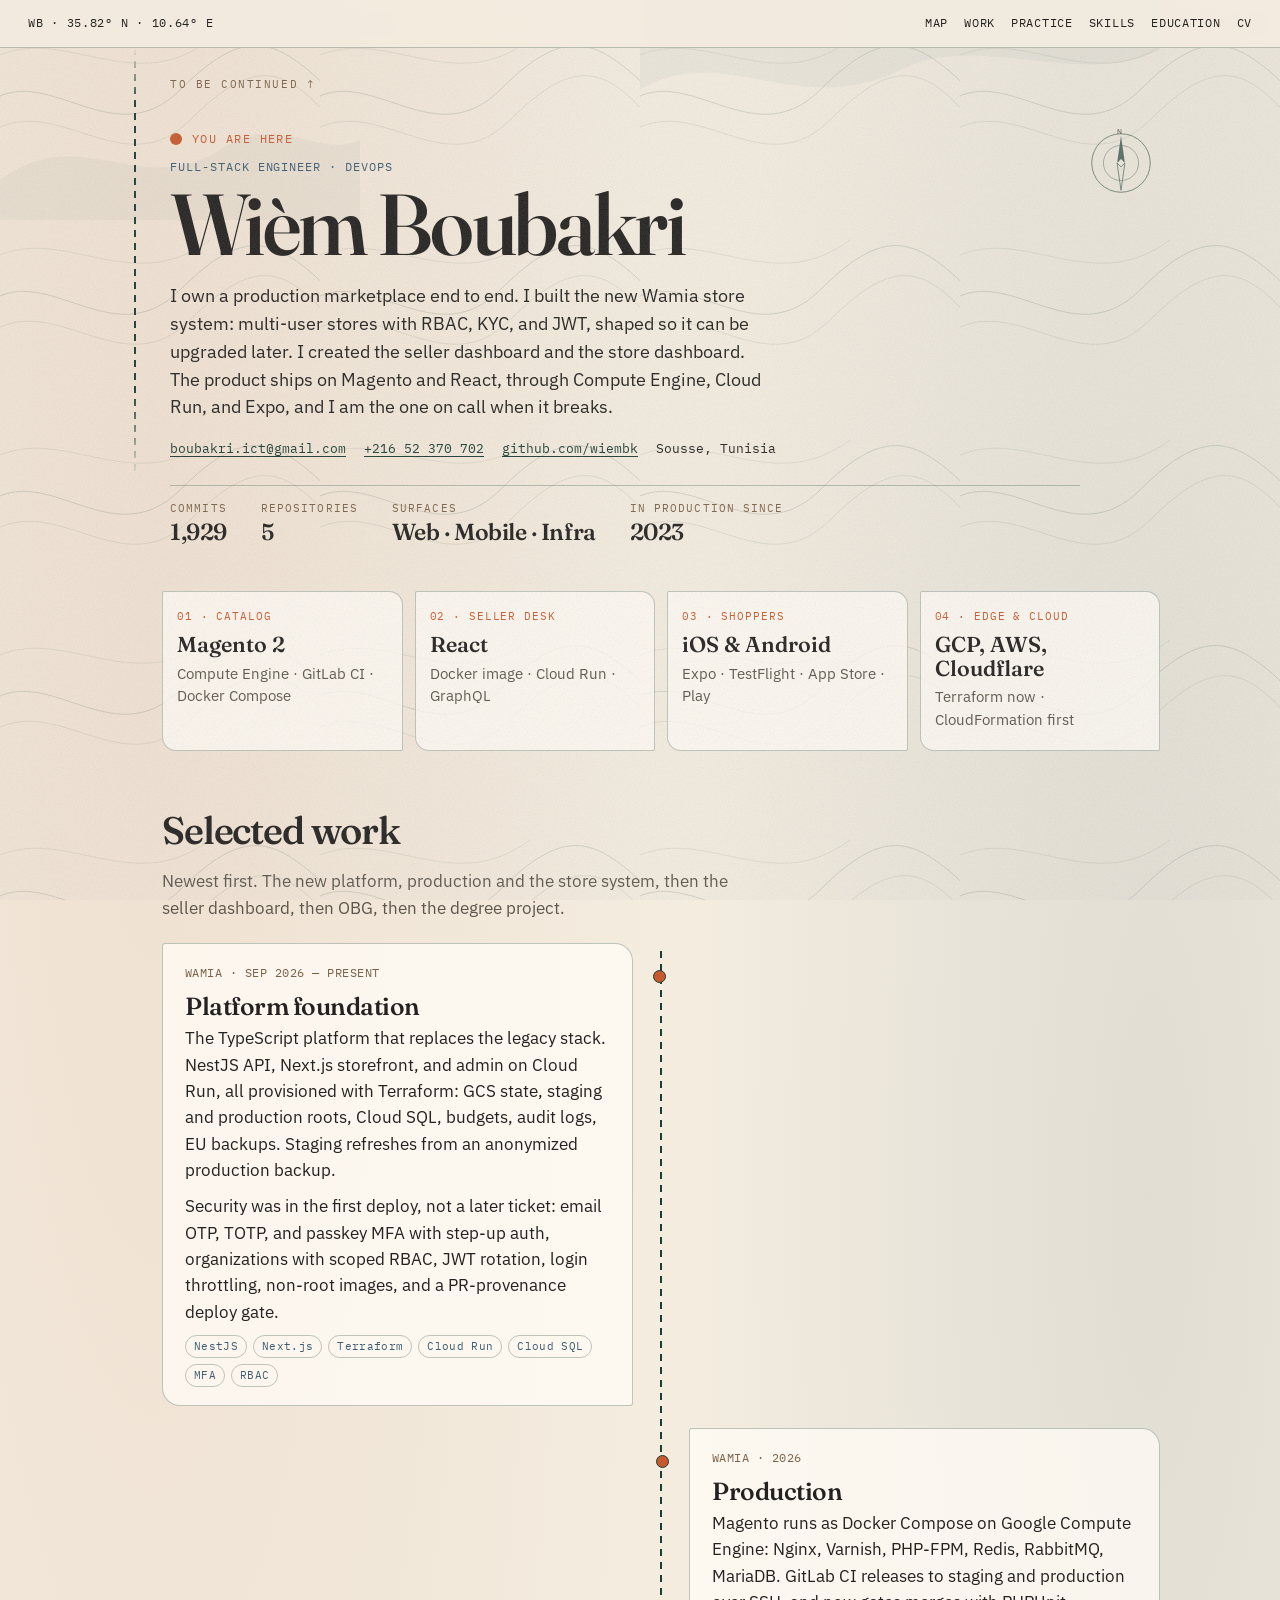
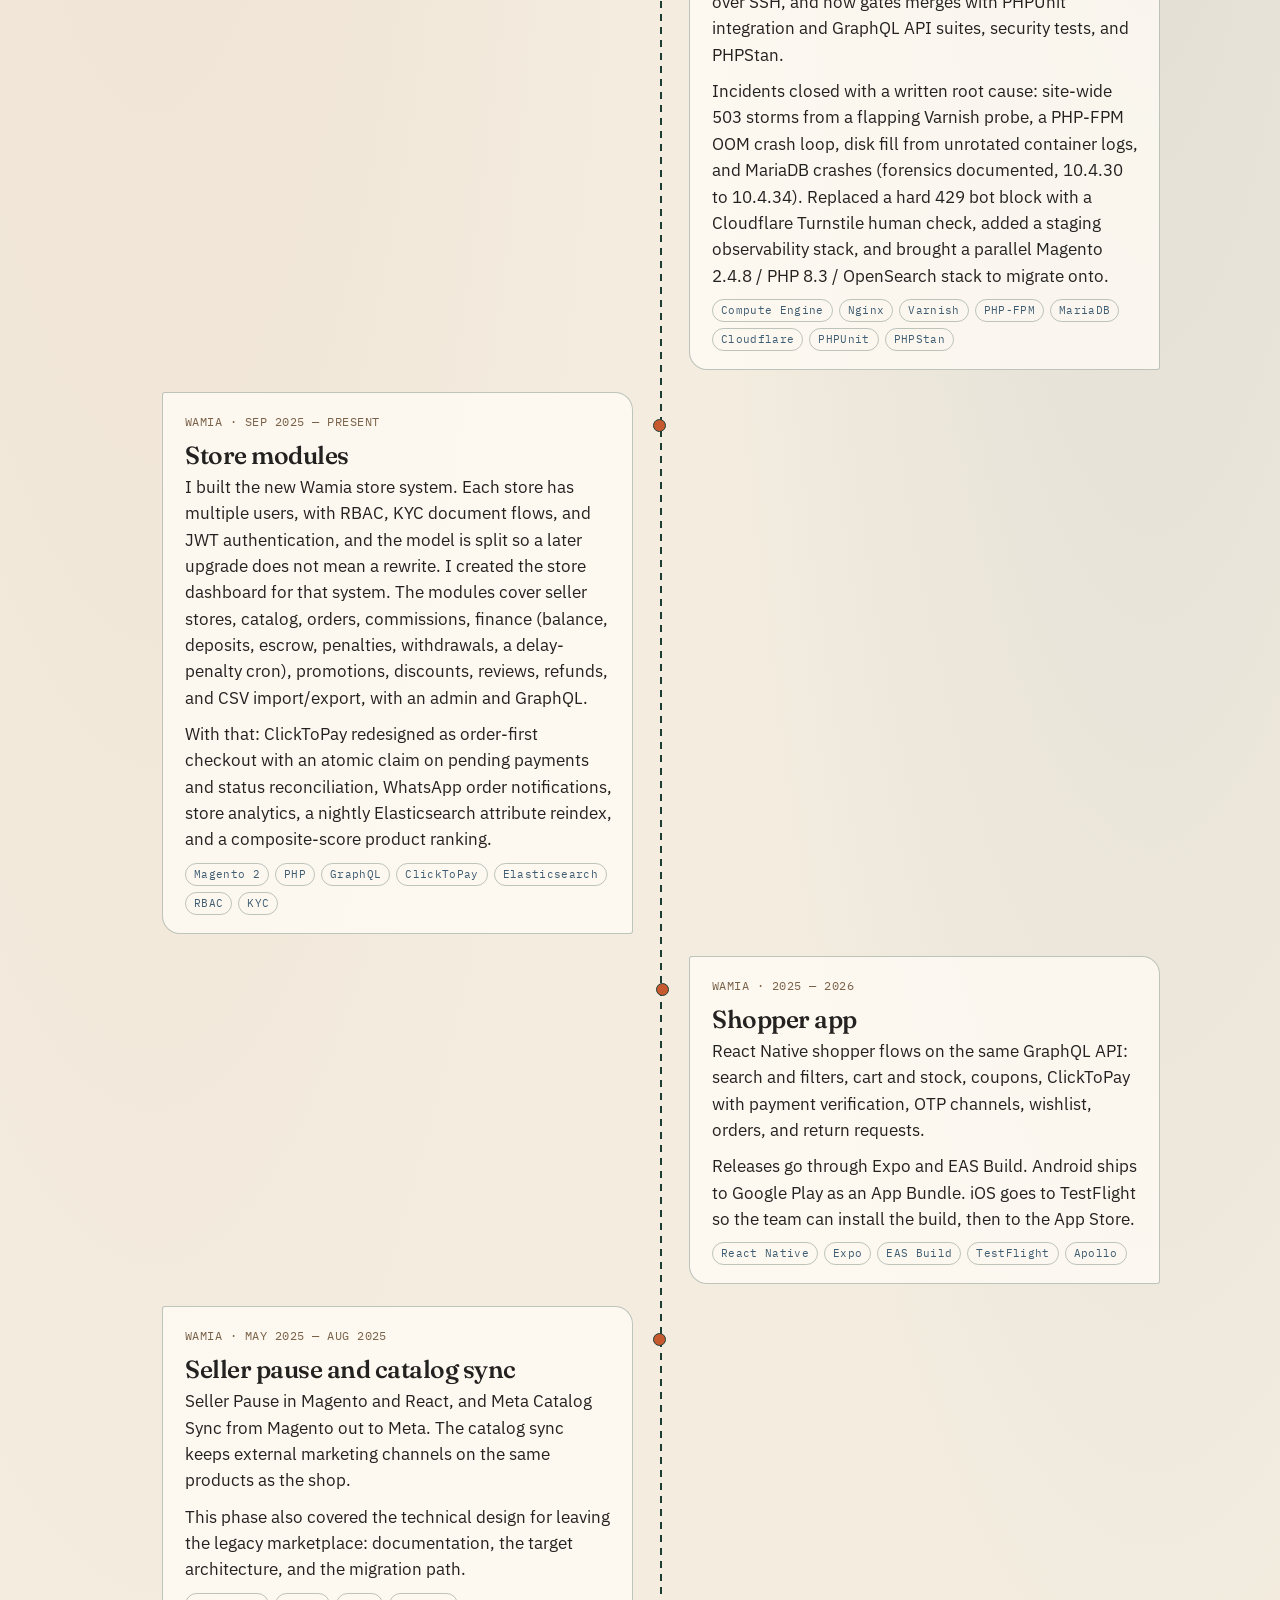
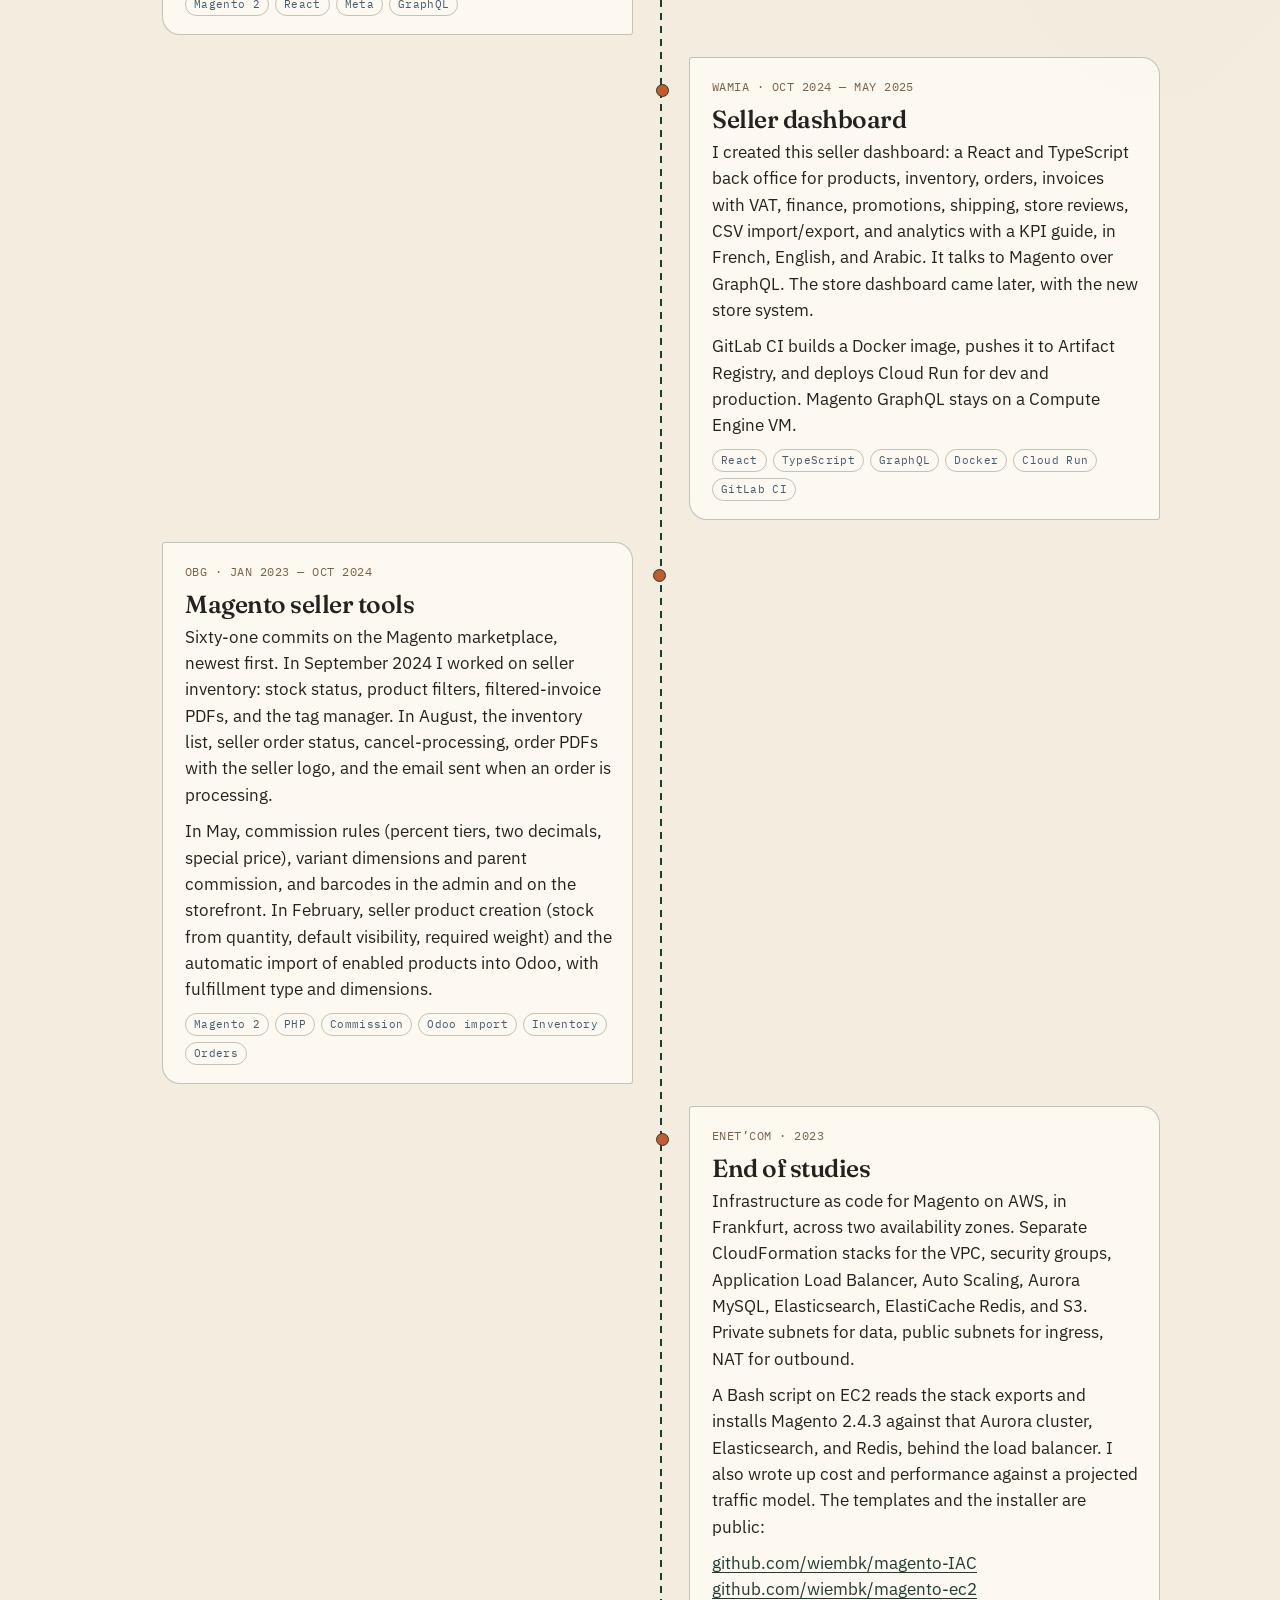
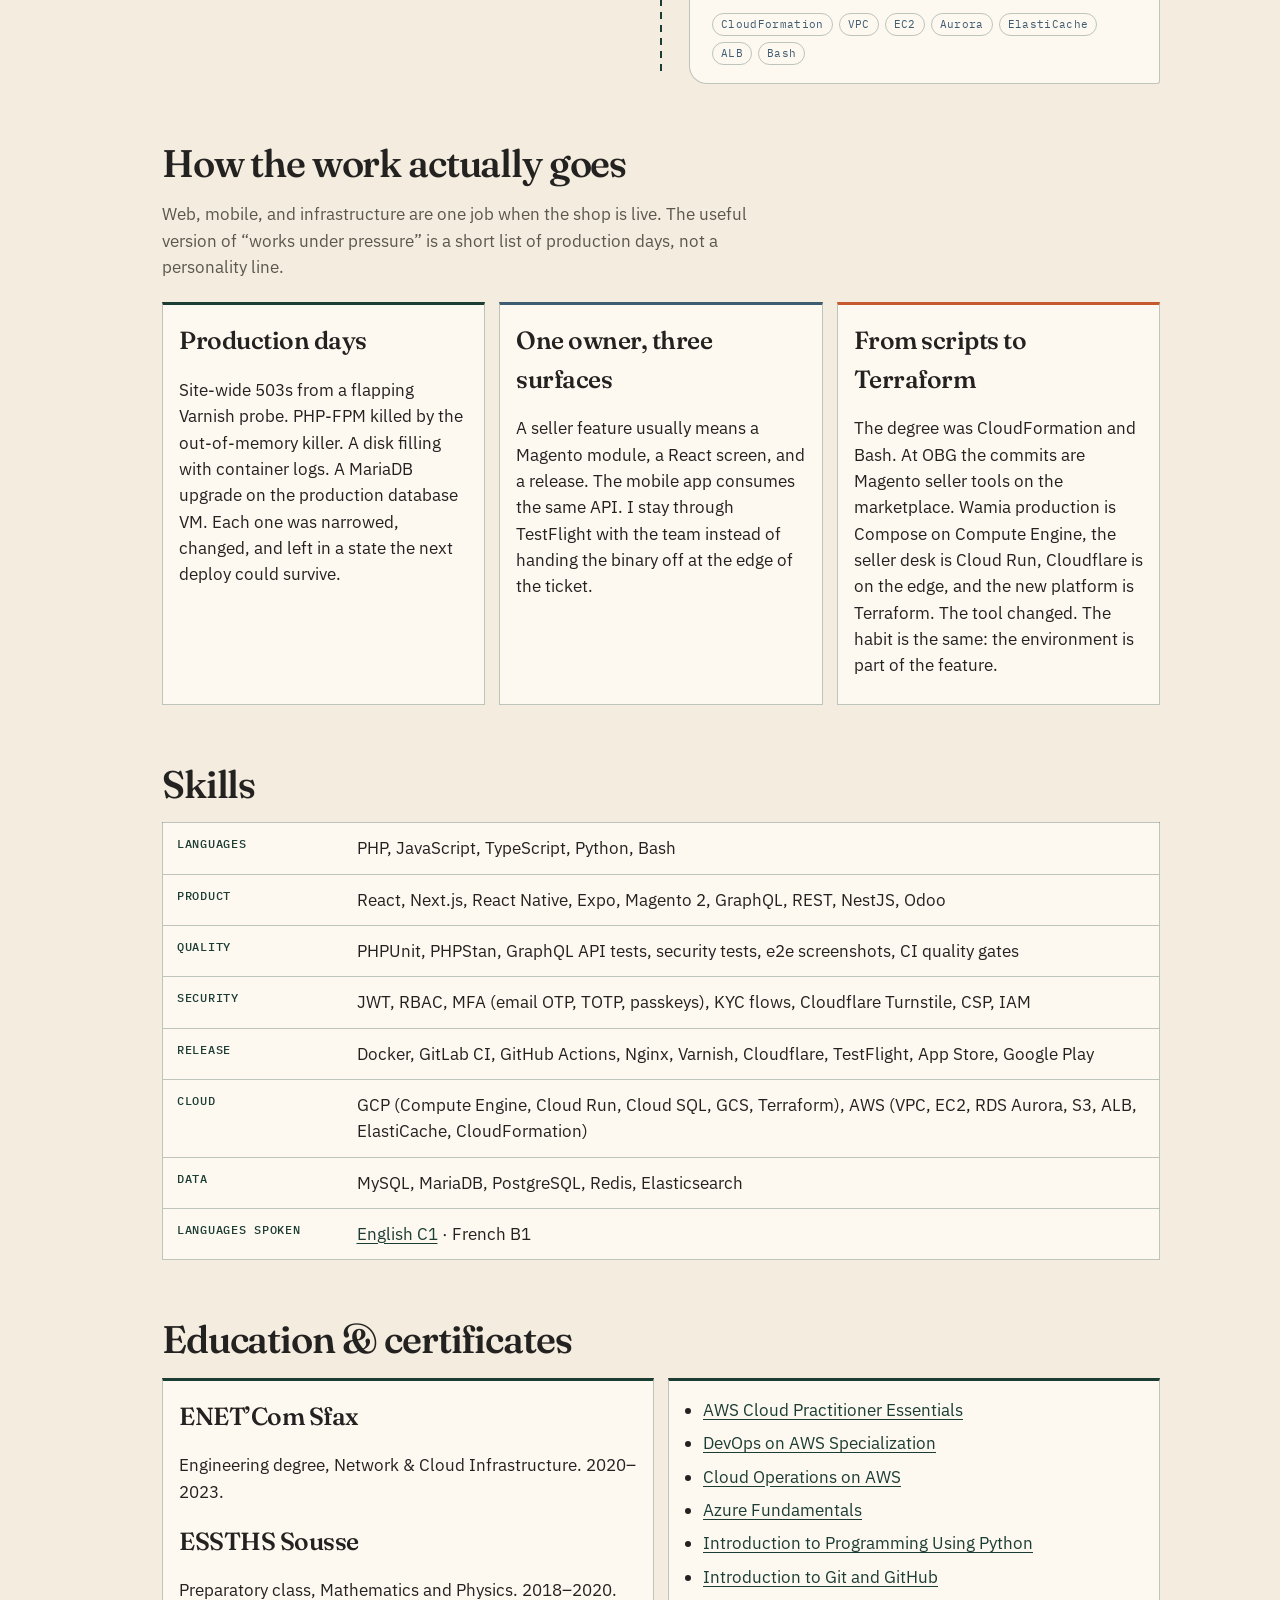
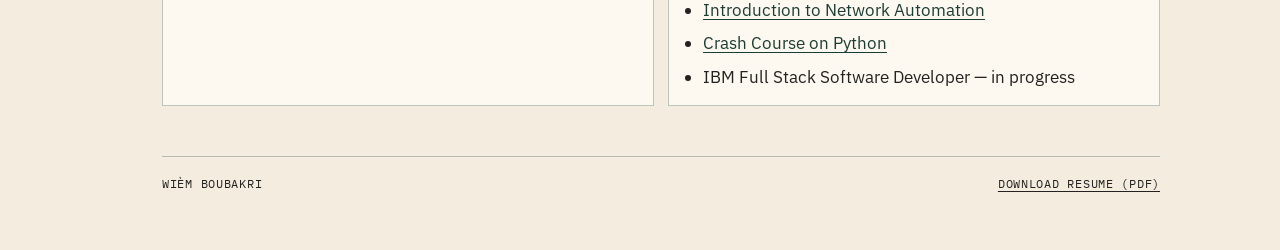
==== commit 2f6751c8: "feat: raise the CV and portfolio to senior scope Adds the work the commit audit found missing: platf" ====
--- a/index.html
+++ b/index.html
@@ -49,13 +49,19 @@
       <p class="here-pin"><span class="pulse"></span> You are here</p>
       <p class="eyebrow">Full-Stack Engineer · DevOps</p>
       <h1>Wièm Boubakri</h1>
-      <p class="lede">I built the new Wamia store system: multi-user stores with RBAC, KYC, and JWT, shaped so it can be upgraded later. I created the seller dashboard and the store dashboard. The product ships on Magento and React, through Compute Engine, Cloud Run, and Expo.</p>
+      <p class="lede">I own a production marketplace end to end. I built the new Wamia store system: multi-user stores with RBAC, KYC, and JWT, shaped so it can be upgraded later. I created the seller dashboard and the store dashboard. The product ships on Magento and React, through Compute Engine, Cloud Run, and Expo, and I am the one on call when it breaks.</p>
       <ul class="contact">
         <li><a href="mailto:boubakri.ict@gmail.com">boubakri.ict@gmail.com</a></li>
         <li><a href="tel:+21652370702">+216 52 370 702</a></li>
         <li><a href="https://github.com/wiembk">github.com/wiembk</a></li>
         <li>Sousse, Tunisia</li>
       </ul>
+      <dl class="facts" aria-label="At a glance">
+        <div><dt>Commits</dt><dd>1,929</dd></div>
+        <div><dt>Repositories</dt><dd>5</dd></div>
+        <div><dt>Surfaces</dt><dd>Web · Mobile · Infra</dd></div>
+        <div><dt>In production since</dt><dd>2023</dd></div>
+      </dl>
       <svg class="compass" viewBox="0 0 80 80" aria-hidden="true">
         <circle cx="40" cy="40" r="30" fill="none" stroke="currentColor" stroke-width="0.8"/>
         <circle cx="40" cy="40" r="18" fill="none" stroke="currentColor" stroke-width="0.5"/>
@@ -90,23 +96,46 @@
 
     <section id="work">
       <h2>Selected work</h2>
-      <p class="section-lead">Newest first. Production and the new store system, then the seller dashboard, then OBG, then the degree project.</p>
+      <p class="section-lead">Newest first. The new platform, production and the store system, then the seller dashboard, then OBG, then the degree project.</p>
 
       <div class="miles">
+      <article class="case">
+        <header>
+          <p>Wamia · Sep 2026 — present</p>
+          <h3>Platform foundation</h3>
+        </header>
+        <div>
+          <p>The TypeScript platform that replaces the legacy stack. NestJS API, Next.js storefront, and admin on Cloud Run, all provisioned with Terraform: GCS state, staging and production roots, Cloud SQL, budgets, audit logs, EU backups. Staging refreshes from an anonymized production backup.</p>
+          <p>Security was in the first deploy, not a later ticket: email OTP, TOTP, and passkey MFA with step-up auth, organizations with scoped RBAC, JWT rotation, login throttling, non-root images, and a PR-provenance deploy gate.</p>
+          <ul class="stack">
+            <li>NestJS</li>
+            <li>Next.js</li>
+            <li>Terraform</li>
+            <li>Cloud Run</li>
+            <li>Cloud SQL</li>
+            <li>MFA</li>
+            <li>RBAC</li>
+          </ul>
+        </div>
+      </article>
+
       <article class="case">
         <header>
           <p>Wamia · 2026</p>
           <h3>Production</h3>
         </header>
         <div>
-          <p>Magento runs as Docker Compose on Google Compute Engine: Nginx, Varnish, PHP-FPM, Redis, RabbitMQ, MariaDB. GitLab CI releases to staging and production over SSH. Cloudflare Turnstile sits in front of abusive catalog traffic.</p>
+          <p>Magento runs as Docker Compose on Google Compute Engine: Nginx, Varnish, PHP-FPM, Redis, RabbitMQ, MariaDB. GitLab CI releases to staging and production over SSH, and now gates merges with PHPUnit integration and GraphQL API suites, security tests, and PHPStan.</p>
+          <p>Incidents closed with a written root cause: site-wide 503 storms from a flapping Varnish probe, a PHP-FPM OOM crash loop, disk fill from unrotated container logs, and MariaDB crashes (forensics documented, 10.4.30 to 10.4.34). Replaced a hard 429 bot block with a Cloudflare Turnstile human check, added a staging observability stack, and brought a parallel Magento 2.4.8 / PHP 8.3 / OpenSearch stack to migrate onto.</p>
           <ul class="stack">
             <li>Compute Engine</li>
             <li>Nginx</li>
             <li>Varnish</li>
-            <li>Docker</li>
+            <li>PHP-FPM</li>
+            <li>MariaDB</li>
             <li>Cloudflare</li>
-            <li>MariaDB</li>
+            <li>PHPUnit</li>
+            <li>PHPStan</li>
           </ul>
         </div>
       </article>
@@ -117,15 +146,16 @@
           <h3>Store modules</h3>
         </header>
         <div>
-          <p>I built the new Wamia store system. Each store has multiple users, with RBAC, KYC, and JWT authentication, and the model is split so a later upgrade does not mean a rewrite. I created the store dashboard for that system. The modules cover seller stores, catalog, orders, commissions, finance, promotions, discounts, reviews, and refunds, with an admin and GraphQL.</p>
-          <p>With that: ClickToPay, WhatsApp order notifications, store analytics, and the move onto Magento 2.4.8 and PHP 8.3. In September 2026 I started the TypeScript rewrite — NestJS, Next.js, organizations and roles, MFA — on Terraform and Cloud Run.</p>
+          <p>I built the new Wamia store system. Each store has multiple users, with RBAC, KYC document flows, and JWT authentication, and the model is split so a later upgrade does not mean a rewrite. I created the store dashboard for that system. The modules cover seller stores, catalog, orders, commissions, finance (balance, deposits, escrow, penalties, withdrawals, a delay-penalty cron), promotions, discounts, reviews, refunds, and CSV import/export, with an admin and GraphQL.</p>
+          <p>With that: ClickToPay redesigned as order-first checkout with an atomic claim on pending payments and status reconciliation, WhatsApp order notifications, store analytics, a nightly Elasticsearch attribute reindex, and a composite-score product ranking.</p>
           <ul class="stack">
             <li>Magento 2</li>
             <li>PHP</li>
             <li>GraphQL</li>
             <li>ClickToPay</li>
-            <li>NestJS</li>
-            <li>Terraform</li>
+            <li>Elasticsearch</li>
+            <li>RBAC</li>
+            <li>KYC</li>
           </ul>
         </div>
       </article>
@@ -136,7 +166,7 @@
           <h3>Shopper app</h3>
         </header>
         <div>
-          <p>React Native shopper flows on the same GraphQL API: search and filters, cart and stock, coupons, ClickToPay, wishlist, orders, and returns.</p>
+          <p>React Native shopper flows on the same GraphQL API: search and filters, cart and stock, coupons, ClickToPay with payment verification, OTP channels, wishlist, orders, and return requests.</p>
           <p>Releases go through Expo and EAS Build. Android ships to Google Play as an App Bundle. iOS goes to TestFlight so the team can install the build, then to the App Store.</p>
           <ul class="stack">
             <li>React Native</li>
@@ -171,7 +201,7 @@
           <h3>Seller dashboard</h3>
         </header>
         <div>
-          <p>I created this seller dashboard: a React and TypeScript back office for products, inventory, orders, invoices, finance, promotions, shipping, reviews, and analytics, in French, English, and Arabic. It talks to Magento over GraphQL. The store dashboard came later, with the new store system.</p>
+          <p>I created this seller dashboard: a React and TypeScript back office for products, inventory, orders, invoices with VAT, finance, promotions, shipping, store reviews, CSV import/export, and analytics with a KPI guide, in French, English, and Arabic. It talks to Magento over GraphQL. The store dashboard came later, with the new store system.</p>
           <p>GitLab CI builds a Docker image, pushes it to Artifact Registry, and deploys Cloud Run for dev and production. Magento GraphQL stays on a Compute Engine VM.</p>
           <ul class="stack">
             <li>React</li>
@@ -258,6 +288,14 @@
             <td>React, Next.js, React Native, Expo, Magento 2, GraphQL, REST, NestJS, Odoo</td>
           </tr>
           <tr>
+            <th>Quality</th>
+            <td>PHPUnit, PHPStan, GraphQL API tests, security tests, e2e screenshots, CI quality gates</td>
+          </tr>
+          <tr>
+            <th>Security</th>
+            <td>JWT, RBAC, MFA (email OTP, TOTP, passkeys), KYC flows, Cloudflare Turnstile, CSP, IAM</td>
+          </tr>
+          <tr>
             <th>Release</th>
             <td>Docker, GitLab CI, GitHub Actions, Nginx, Varnish, Cloudflare, TestFlight, App Store, Google Play</td>
           </tr>
--- a/styles.css
+++ b/styles.css
@@ -183,6 +183,35 @@
   font-size: 13px;
 }
 
+.facts {
+  display: grid;
+  grid-template-columns: repeat(4, auto);
+  justify-content: start;
+  gap: 10px 34px;
+  margin: 26px 0 0;
+  padding: 14px 0 0;
+  border-top: 1px solid var(--line);
+}
+
+.facts div { margin: 0; }
+
+.facts dt {
+  font-family: var(--mono);
+  font-size: 11px;
+  letter-spacing: 0.1em;
+  text-transform: uppercase;
+  color: var(--brown);
+}
+
+.facts dd {
+  margin: 2px 0 0;
+  font-family: var(--serif);
+  font-size: 1.45rem;
+  font-weight: 560;
+  letter-spacing: -0.02em;
+  line-height: 1.1;
+}
+
 .compass {
   position: absolute;
   top: 48px;
@@ -436,6 +465,7 @@
   .atlas-bar { padding: 12px 16px; }
   .sheet { width: min(var(--max), calc(100% - 28px)); padding-left: 28px; }
   .path, .notes, .two, .case { grid-template-columns: 1fr; }
+  .facts { grid-template-columns: 1fr 1fr; }
   .miles::before { left: 0; transform: none; }
   .case:nth-child(odd),
   .case:nth-child(even) { width: auto; margin: 0; }
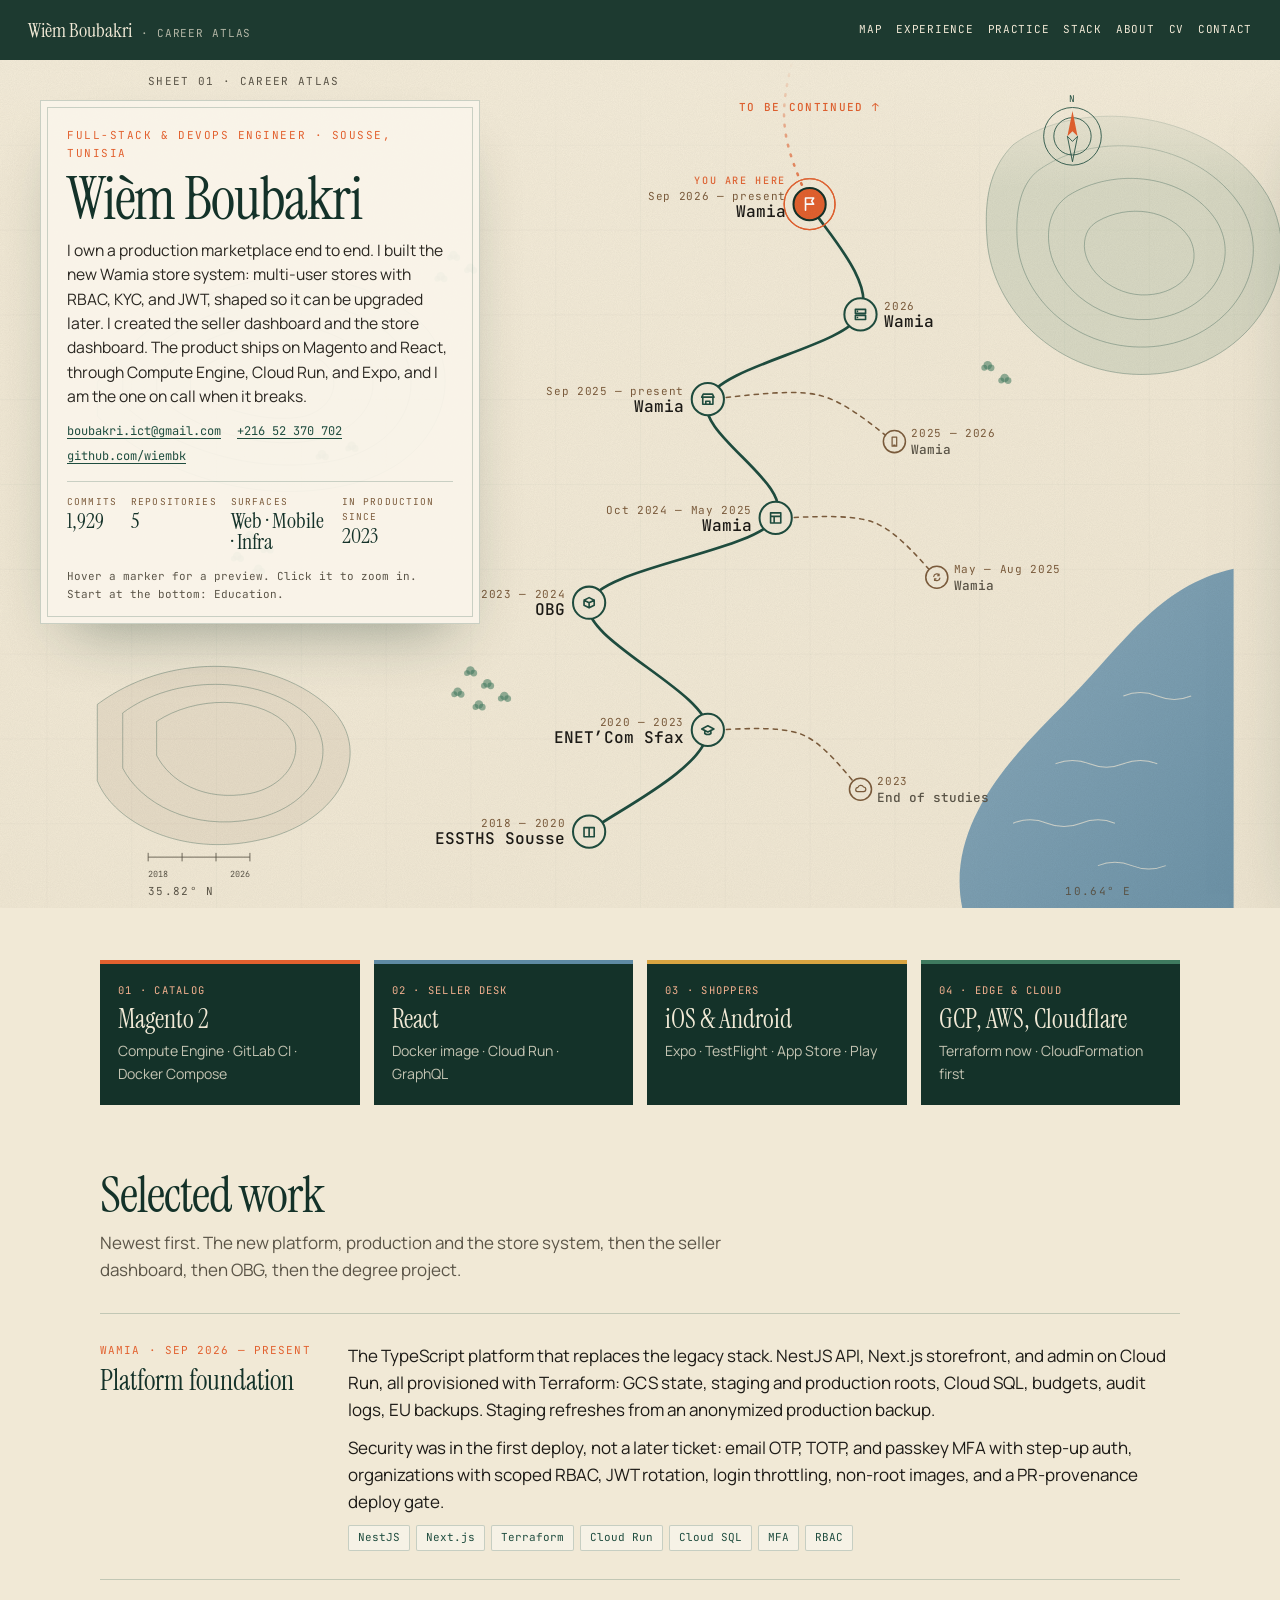
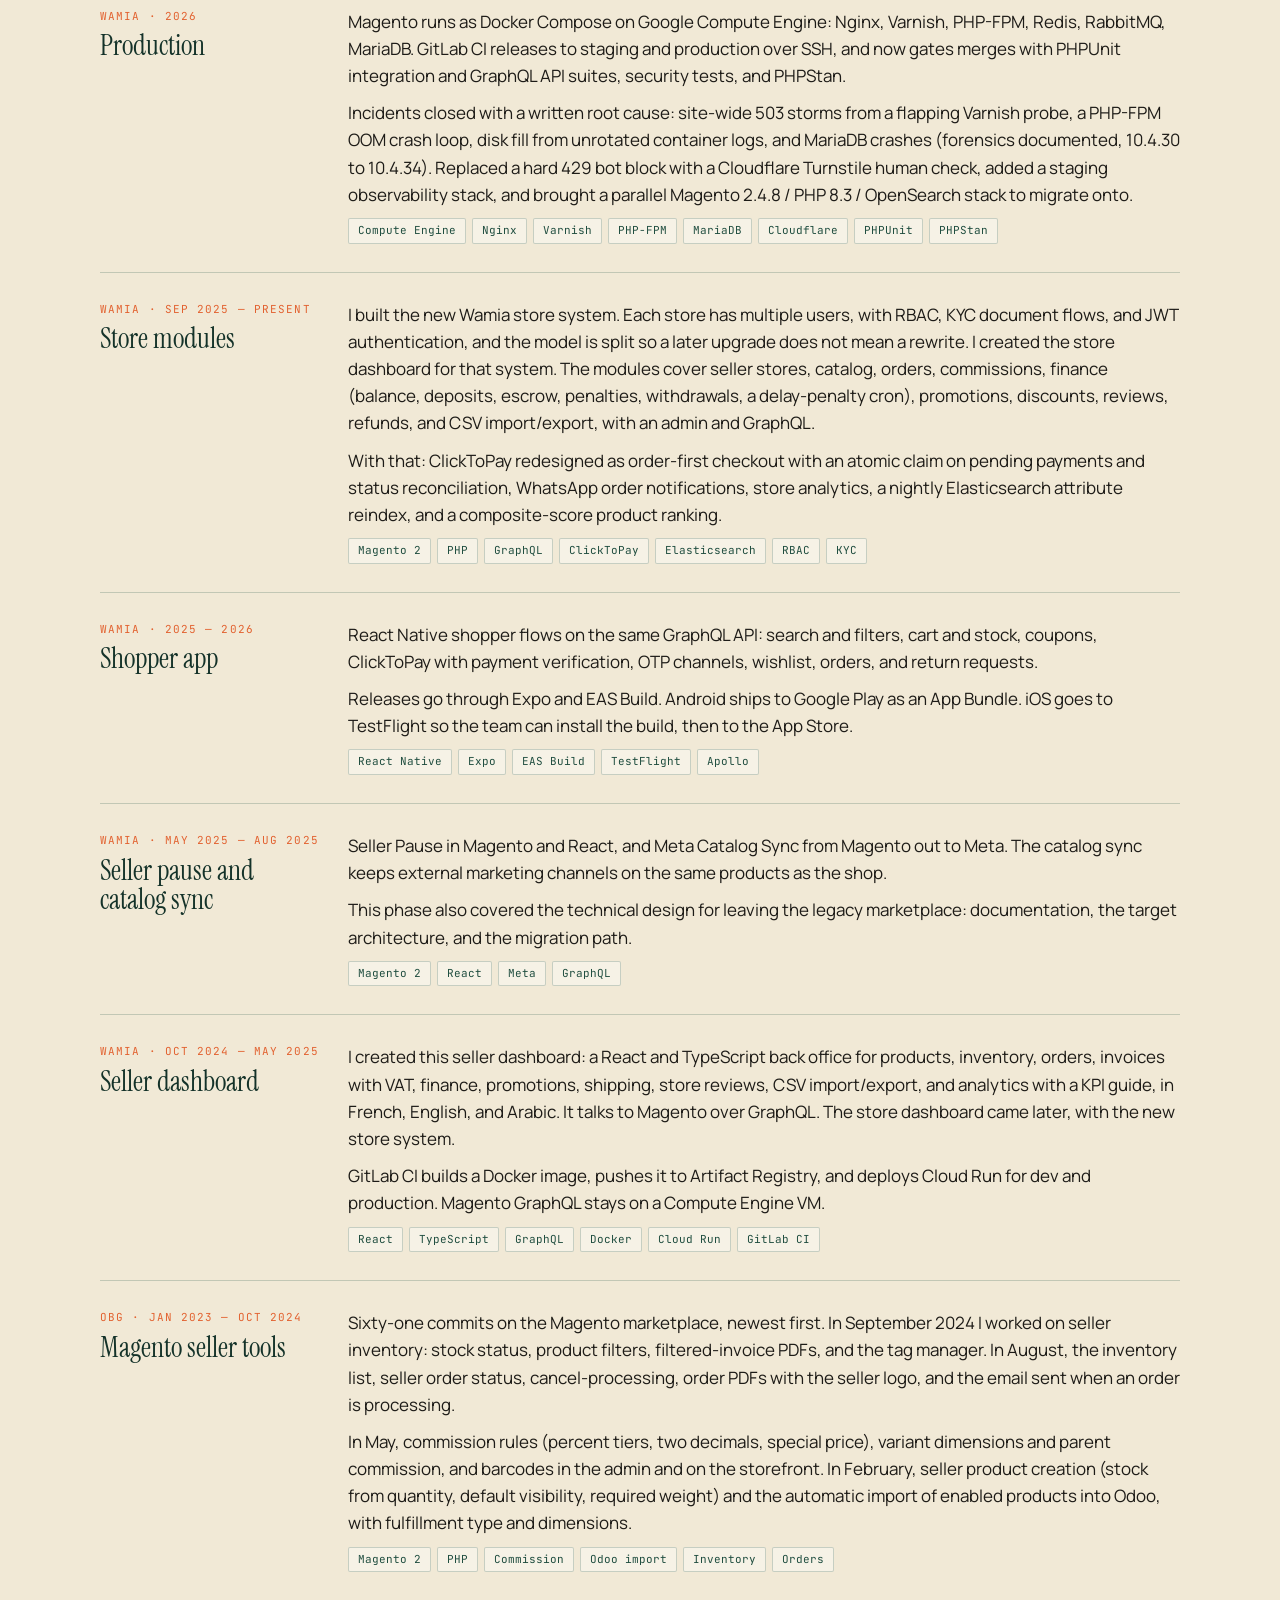
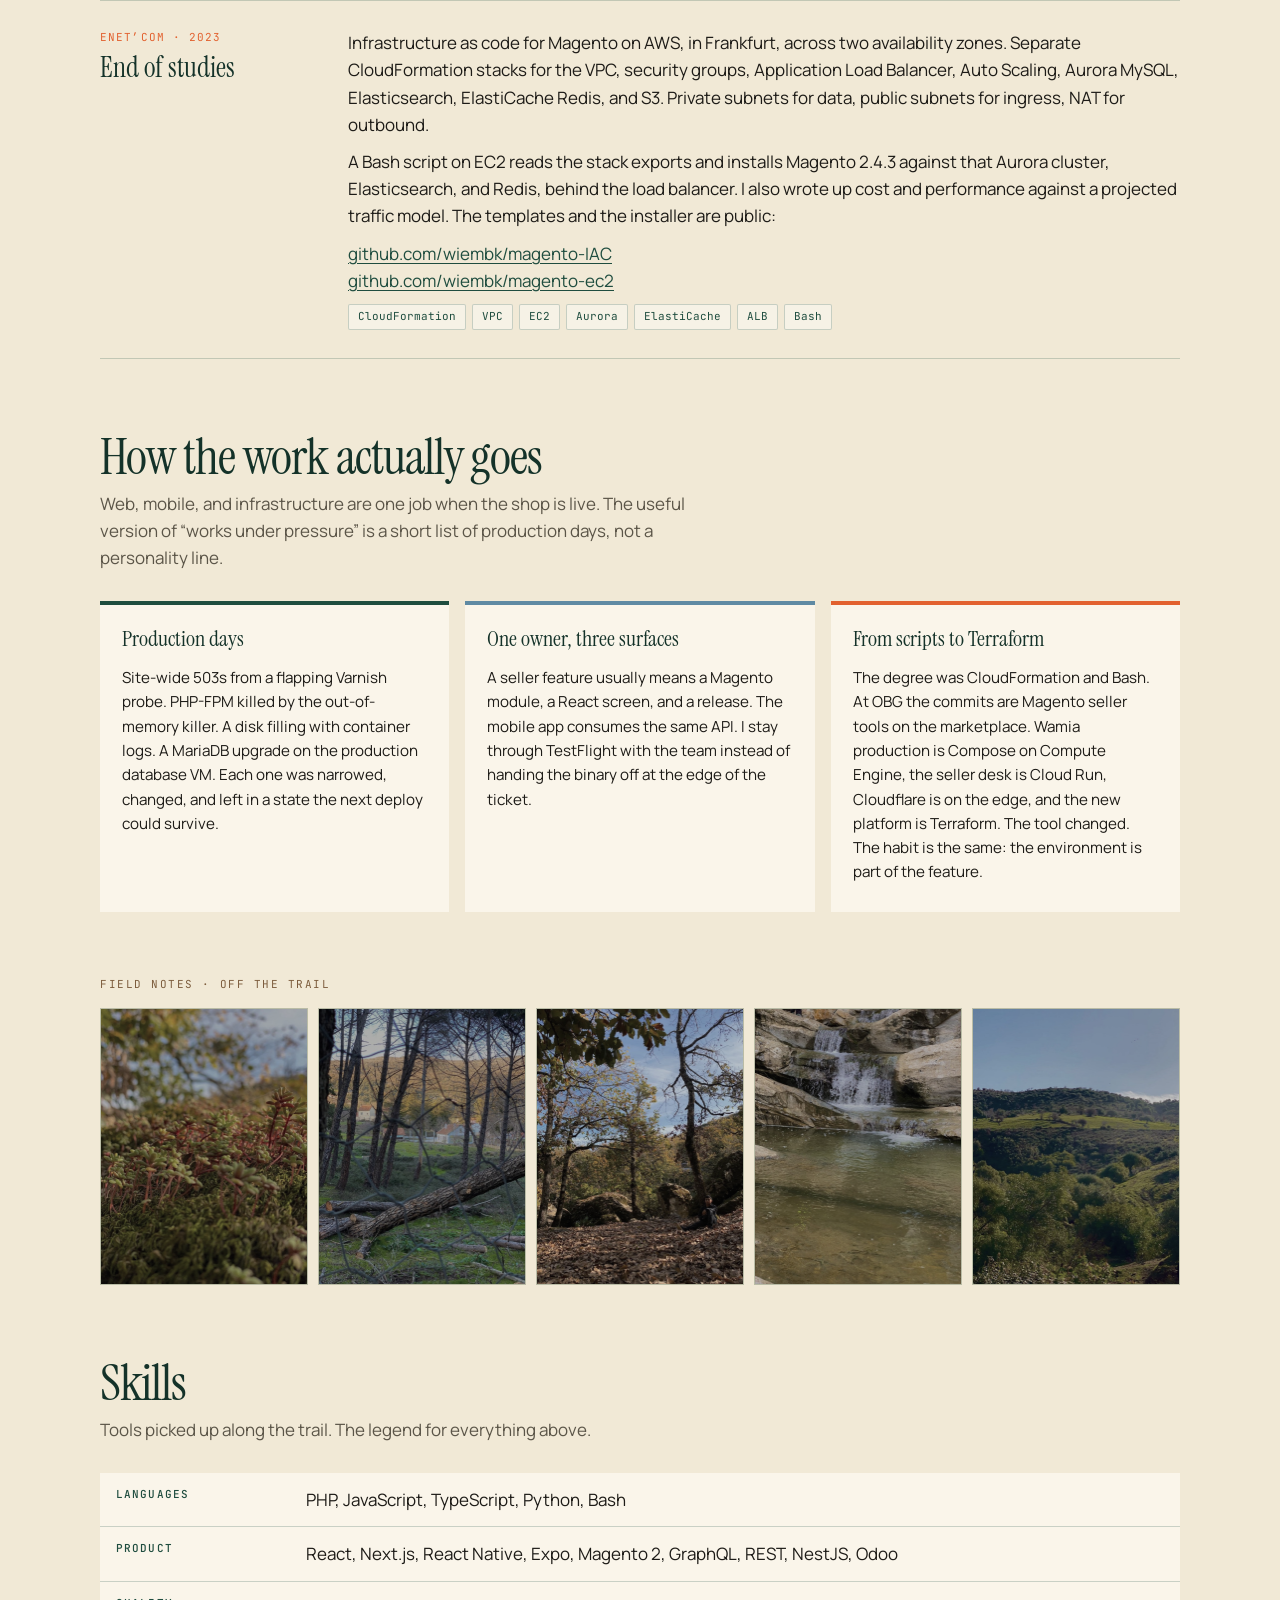
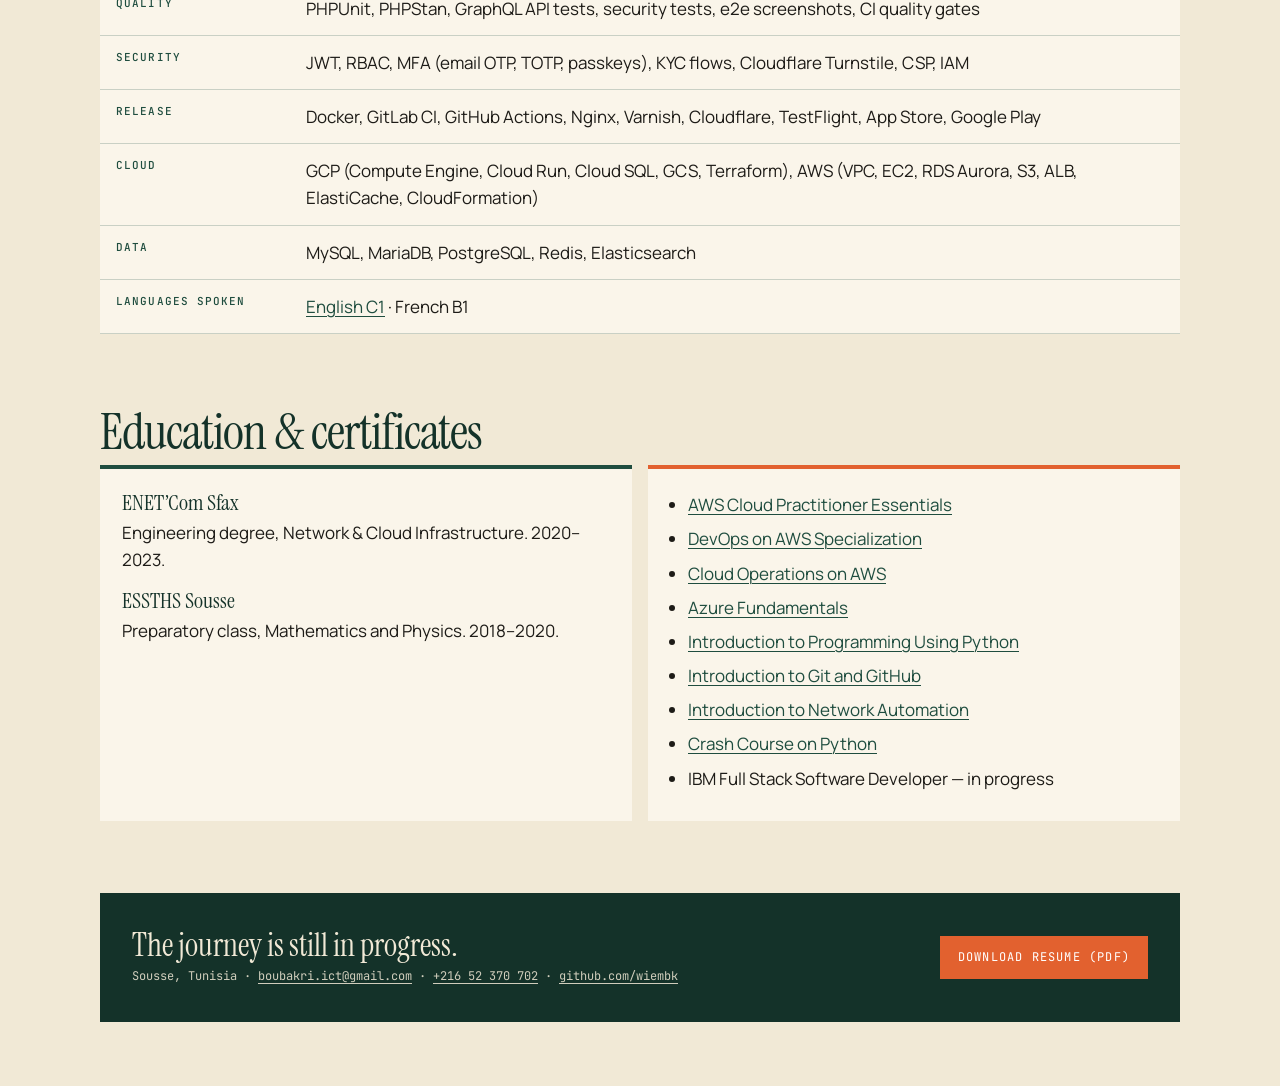
==== commit ba3a5b34: "feat: rebuild the portfolio as an interactive career atlas An SVG map with a winding trail from educ" ====
--- a/index.html
+++ b/index.html
@@ -11,50 +11,132 @@
   <meta property="og:url" content="https://wiembk.github.io/">
   <link rel="preconnect" href="https://fonts.googleapis.com">
   <link rel="preconnect" href="https://fonts.gstatic.com" crossorigin>
-  <link href="https://fonts.googleapis.com/css2?family=Fraunces:opsz,wght@9..144,560&family=IBM+Plex+Mono:wght@400;500&family=IBM+Plex+Sans:wght@400;500&display=swap" rel="stylesheet">
-  <link rel="stylesheet" href="styles.css">
-  <link rel="icon" href="data:image/svg+xml,%3Csvg xmlns='http://www.w3.org/2000/svg' viewBox='0 0 32 32'%3E%3Crect fill='%231c3d34' width='32' height='32'/%3E%3Ctext x='4' y='22' fill='%23f4efe4' font-family='Georgia' font-size='16'%3EWB%3C/text%3E%3C/svg%3E">
+  <link href="https://fonts.googleapis.com/css2?family=Instrument+Serif:ital@0;1&family=Manrope:wght@400;500;600;700&family=JetBrains+Mono:wght@400;500&display=swap" rel="stylesheet">
+  <link rel="stylesheet" href="styles.css?v=7">
+  <link rel="icon" href="data:image/svg+xml,%3Csvg xmlns='http://www.w3.org/2000/svg' viewBox='0 0 32 32'%3E%3Crect fill='%231f4d3f' width='32' height='32'/%3E%3Ccircle cx='16' cy='16' r='6' fill='%23e2612f'/%3E%3C/svg%3E">
 </head>
 <body>
-  <svg class="terrain" aria-hidden="true">
-    <defs>
-      <pattern id="contours" width="320" height="200" patternUnits="userSpaceOnUse">
-        <path d="M-20 110 C 40 50, 110 160, 180 90 S 280 40, 340 100" fill="none" stroke="currentColor" stroke-width="0.7"/>
-        <path d="M-20 140 C 50 80, 120 190, 190 120 S 290 70, 340 130" fill="none" stroke="currentColor" stroke-width="0.45"/>
-        <path d="M-10 60 C 60 20, 130 100, 210 40" fill="none" stroke="currentColor" stroke-width="0.4"/>
-      </pattern>
-    </defs>
-    <rect width="100%" height="100%" fill="url(#contours)"/>
-    <path class="hill" d="M0 180 C 80 120, 140 200, 220 150 C 280 110, 320 160, 360 140 L 360 220 L 0 220 Z"/>
-    <path class="hill hill-far" d="M640 90 C 720 40, 800 120, 900 70 C 980 30, 1080 90, 1160 50 L 1160 0 L 640 0 Z"/>
-  </svg>
-
-  <header class="atlas-bar">
-    <span class="sheet-id">WB · 35.82° N · 10.64° E</span>
+  <header class="topbar">
+    <a class="brand" href="#top">Wièm Boubakri <span>· Career atlas</span></a>
     <nav>
-      <a href="#map">Map</a>
-      <a href="#work">Work</a>
+      <a href="#top">Map</a>
+      <a href="#work">Experience</a>
       <a href="#practice">Practice</a>
-      <a href="#skills">Skills</a>
-      <a href="#education">Education</a>
+      <a href="#skills">Stack</a>
+      <a href="#education">About</a>
       <a href="resume.html">CV</a>
+      <a href="#contact">Contact</a>
     </nav>
   </header>
 
-  <div class="sheet">
-    <div class="spine" aria-hidden="true"></div>
-
-    <header class="here" id="map">
-      <p class="continues"><span>To be continued</span> ↑</p>
-      <p class="here-pin"><span class="pulse"></span> You are here</p>
-      <p class="eyebrow">Full-Stack Engineer · DevOps</p>
+  <section class="atlas-stage" id="top">
+    <svg id="atlas" viewBox="0 0 1200 1000" preserveAspectRatio="xMidYMid meet" role="img" aria-label="Illustrated map of Wièm Boubakri's career, from education at the bottom to the current role at Wamia, with the trail continuing off the top of the map">
+      <defs>
+        <radialGradient id="paper" cx="45%" cy="40%" r="80%">
+          <stop offset="0" stop-color="#f4ecd9"/>
+          <stop offset="1" stop-color="#e6dbc3"/>
+        </radialGradient>
+        <linearGradient id="sea" x1="0" y1="0" x2="1" y2="1">
+          <stop offset="0" stop-color="#7fa3b8"/>
+          <stop offset="1" stop-color="#5f8aa3"/>
+        </linearGradient>
+        <linearGradient id="fade-top" x1="0" y1="0" x2="0" y2="1">
+          <stop offset="0" stop-color="#f4ecd9" stop-opacity="1"/>
+          <stop offset="1" stop-color="#f4ecd9" stop-opacity="0"/>
+        </linearGradient>
+        <pattern id="grid" width="100" height="100" patternUnits="userSpaceOnUse">
+          <path d="M100 0 H0 V100" fill="none" stroke="#1f4d3f" stroke-opacity="0.08" stroke-width="0.8"/>
+        </pattern>
+        <filter id="grain">
+          <feTurbulence type="fractalNoise" baseFrequency="0.9" numOctaves="2" stitchTiles="stitch"/>
+          <feColorMatrix values="0 0 0 0 0  0 0 0 0 0  0 0 0 0 0  0 0 0 0.05 0"/>
+        </filter>
+        <g id="tree">
+          <circle r="5" class="tree-crown"/>
+          <circle cx="4" cy="3" r="4" class="tree-crown"/>
+          <circle cx="-4" cy="3" r="3.5" class="tree-crown"/>
+        </g>
+      </defs>
+
+      <rect x="-2400" y="-2400" width="6000" height="6000" fill="url(#paper)"/>
+      <rect x="-2400" y="-2400" width="6000" height="6000" fill="url(#grid)"/>
+
+      <!-- Sea, bottom right: the Sousse coast -->
+      <path class="sea" d="M980 1000 C 960 900, 1040 820, 1100 760 C 1170 690, 1210 620, 1300 600 L 1300 1000 Z" fill="url(#sea)"/>
+      <path class="wave" d="M1040 900 q20 -8 40 0 t40 0 t40 0"/>
+      <path class="wave" d="M1090 830 q20 -8 40 0 t40 0 t40 0"/>
+      <path class="wave" d="M1140 950 q20 -8 40 0 t40 0"/>
+      <path class="wave" d="M1170 750 q20 -8 40 0 t40 0"/>
+
+      <!-- Highland, top left -->
+      <g class="hill hill-a">
+        <path d="M-40 380 C 60 250, 220 220, 330 300 C 400 350, 380 470, 260 500 C 140 530, 20 480, -40 420 Z"/>
+        <path d="M-10 375 C 70 280, 210 255, 300 320 C 350 360, 340 445, 250 470 C 150 495, 40 455, -10 405 Z"/>
+        <path d="M30 372 C 90 310, 200 290, 265 340 C 300 370, 290 425, 230 445 C 160 465, 70 435, 30 395 Z"/>
+        <path d="M70 372 C 110 340, 180 325, 225 355 C 250 375, 240 410, 205 420 C 160 430, 100 410, 70 390 Z"/>
+      </g>
+
+      <!-- Ridge, right middle -->
+      <g class="hill hill-b" transform="translate(160 -20)">
+        <path d="M880 120 C 960 60, 1120 80, 1180 180 C 1230 270, 1160 380, 1050 390 C 940 400, 860 320, 850 240 C 845 190, 850 150, 880 120 Z"/>
+        <path d="M910 150 C 980 100, 1100 115, 1150 195 C 1190 265, 1135 350, 1045 358 C 955 365, 890 300, 885 235 C 882 195, 890 165, 910 150 Z"/>
+        <path d="M945 180 C 1000 145, 1085 155, 1120 210 C 1150 260, 1110 320, 1040 326 C 975 330, 925 280, 922 235 C 920 210, 928 192, 945 180 Z"/>
+        <path d="M980 210 C 1015 190, 1065 195, 1088 230 C 1105 262, 1080 295, 1038 297 C 998 299, 965 268, 964 240 C 964 224, 970 216, 980 210 Z"/>
+      </g>
+
+      <!-- Low hills, bottom left -->
+      <g class="hill hill-c">
+        <path d="M-40 760 C 40 700, 160 700, 230 760 C 290 810, 250 900, 150 920 C 60 940, -20 900, -40 850 Z"/>
+        <path d="M-10 770 C 50 725, 150 725, 205 770 C 250 810, 220 880, 145 895 C 70 910, 10 875, -10 835 Z"/>
+        <path d="M30 780 C 75 750, 145 750, 180 780 C 210 808, 190 855, 140 865 C 85 875, 45 850, 30 820 Z"/>
+      </g>
+
+      <!-- Woods -->
+      <g class="woods">
+        <use href="#tree" x="140" y="560"/><use href="#tree" x="160" y="575"/><use href="#tree" x="125" y="585"/><use href="#tree" x="150" y="600"/>
+        <use href="#tree" x="400" y="720"/><use href="#tree" x="420" y="735"/><use href="#tree" x="385" y="745"/><use href="#tree" x="410" y="760"/><use href="#tree" x="440" y="750"/>
+        <use href="#tree" x="380" y="230"/><use href="#tree" x="400" y="245"/><use href="#tree" x="365" y="255"/>
+        <use href="#tree" x="1010" y="360"/><use href="#tree" x="1030" y="375"/>
+        <use href="#tree" x="240" y="440"/><use href="#tree" x="260" y="455"/><use href="#tree" x="225" y="465"/>
+      </g>
+
+      <!-- Trail and markers are drawn by map.js -->
+      <g id="trail-layer"></g>
+      <g id="marker-layer"></g>
+
+      <!-- Top edge fades out: the journey continues beyond the map -->
+      <rect class="overlay" x="-2400" y="0" width="6000" height="150" fill="url(#fade-top)"/>
+
+      <!-- Frame, ticks, and cartouche -->
+      <g class="ticks">
+        <text x="20" y="985">35.82° N</text>
+        <text x="1180" y="985" text-anchor="end">10.64° E</text>
+        <text x="20" y="30">SHEET 01 · CAREER ATLAS</text>
+        <text x="800" y="60" text-anchor="middle" class="tick-continues">TO BE CONTINUED ↑</text>
+      </g>
+      <g class="scalebar" transform="translate(20 940)">
+        <path d="M0 0 h120 M0 -5 v10 M40 -5 v10 M80 -5 v10 M120 -5 v10"/>
+        <text x="0" y="24">2018</text>
+        <text x="120" y="24" text-anchor="end">2026</text>
+      </g>
+      <g class="compass" transform="translate(1110 90)">
+        <circle r="34"/>
+        <circle r="22"/>
+        <path d="M0 -30 L6 0 L0 -6 L-6 0 Z" class="needle"/>
+        <path d="M0 30 L6 0 L0 6 L-6 0 Z" class="needle-s"/>
+        <text y="-40" text-anchor="middle">N</text>
+      </g>
+      <rect class="overlay" x="-2400" y="-2400" width="6000" height="6000" filter="url(#grain)"/>
+    </svg>
+
+    <div class="cartouche">
+      <p class="eyebrow">Full-Stack &amp; DevOps Engineer · Sousse, Tunisia</p>
       <h1>Wièm Boubakri</h1>
       <p class="lede">I own a production marketplace end to end. I built the new Wamia store system: multi-user stores with RBAC, KYC, and JWT, shaped so it can be upgraded later. I created the seller dashboard and the store dashboard. The product ships on Magento and React, through Compute Engine, Cloud Run, and Expo, and I am the one on call when it breaks.</p>
       <ul class="contact">
         <li><a href="mailto:boubakri.ict@gmail.com">boubakri.ict@gmail.com</a></li>
         <li><a href="tel:+21652370702">+216 52 370 702</a></li>
         <li><a href="https://github.com/wiembk">github.com/wiembk</a></li>
-        <li>Sousse, Tunisia</li>
       </ul>
       <dl class="facts" aria-label="At a glance">
         <div><dt>Commits</dt><dd>1,929</dd></div>
@@ -62,15 +144,22 @@
         <div><dt>Surfaces</dt><dd>Web · Mobile · Infra</dd></div>
         <div><dt>In production since</dt><dd>2023</dd></div>
       </dl>
-      <svg class="compass" viewBox="0 0 80 80" aria-hidden="true">
-        <circle cx="40" cy="40" r="30" fill="none" stroke="currentColor" stroke-width="0.8"/>
-        <circle cx="40" cy="40" r="18" fill="none" stroke="currentColor" stroke-width="0.5"/>
-        <path d="M40 12 L44 40 L40 36 L36 40 Z" fill="currentColor"/>
-        <path d="M40 68 L36 40 L40 44 L44 40 Z" fill="none" stroke="currentColor" stroke-width="0.8"/>
-        <text x="36" y="10" font-size="7">N</text>
-      </svg>
-    </header>
-
+      <p class="hint">Hover a marker for a preview. Click it to zoom in. Start at the bottom: Education.</p>
+    </div>
+
+    <div id="map-preview" class="preview" aria-hidden="true">
+      <p class="pv-year"></p>
+      <p class="pv-org"></p>
+      <p class="pv-title"></p>
+    </div>
+
+    <aside id="map-panel" class="panel" aria-hidden="true" aria-label="Location details">
+      <button class="panel-close" type="button" aria-label="Close and zoom out">×</button>
+      <div class="panel-body"></div>
+    </aside>
+  </section>
+
+  <main class="sheet">
     <ol class="path" aria-label="Where the product runs">
       <li>
         <span class="idx">01 · Catalog</span>
@@ -98,8 +187,7 @@
       <h2>Selected work</h2>
       <p class="section-lead">Newest first. The new platform, production and the store system, then the seller dashboard, then OBG, then the degree project.</p>
 
-      <div class="miles">
-      <article class="case">
+      <article class="case" id="case-platform">
         <header>
           <p>Wamia · Sep 2026 — present</p>
           <h3>Platform foundation</h3>
@@ -119,7 +207,7 @@
         </div>
       </article>
 
-      <article class="case">
+      <article class="case" id="case-production">
         <header>
           <p>Wamia · 2026</p>
           <h3>Production</h3>
@@ -140,7 +228,7 @@
         </div>
       </article>
 
-      <article class="case">
+      <article class="case" id="case-store">
         <header>
           <p>Wamia · Sep 2025 — present</p>
           <h3>Store modules</h3>
@@ -160,7 +248,7 @@
         </div>
       </article>
 
-      <article class="case">
+      <article class="case" id="case-mobile">
         <header>
           <p>Wamia · 2025 — 2026</p>
           <h3>Shopper app</h3>
@@ -178,7 +266,7 @@
         </div>
       </article>
 
-      <article class="case">
+      <article class="case" id="case-sync">
         <header>
           <p>Wamia · May 2025 — Aug 2025</p>
           <h3>Seller pause and catalog sync</h3>
@@ -195,7 +283,7 @@
         </div>
       </article>
 
-      <article class="case">
+      <article class="case" id="case-dashboard">
         <header>
           <p>Wamia · Oct 2024 — May 2025</p>
           <h3>Seller dashboard</h3>
@@ -214,7 +302,7 @@
         </div>
       </article>
 
-      <article class="case">
+      <article class="case" id="case-obg">
         <header>
           <p>OBG · Jan 2023 — Oct 2024</p>
           <h3>Magento seller tools</h3>
@@ -233,7 +321,7 @@
         </div>
       </article>
 
-      <article class="case">
+      <article class="case" id="case-iac">
         <header>
           <p>ENET’Com · 2023</p>
           <h3>End of studies</h3>
@@ -253,7 +341,6 @@
           </ul>
         </div>
       </article>
-      </div>
     </section>
 
     <section id="practice">
@@ -275,8 +362,20 @@
       </div>
     </section>
 
+    <section id="field" class="field" aria-label="Field notes">
+      <p class="field-kicker">Field notes · off the trail</p>
+      <ul class="field-strip">
+        <li><img src="img/field-01.jpg" alt="Red-stemmed succulents on a moss bank, autumn light" loading="lazy" width="768" height="1024"></li>
+        <li><img src="img/field-02.jpg" alt="Pine trunks and fallen logs above a village at golden hour" loading="lazy" width="768" height="1024"></li>
+        <li><img src="img/field-03.jpg" alt="Oak forest in autumn, leaves on the ground, boulders" loading="lazy" width="768" height="1024"></li>
+        <li><img src="img/field-04.jpg" alt="A small waterfall over layered rock into a green pool" loading="lazy" width="768" height="1024"></li>
+        <li><img src="img/field-05.jpg" alt="Green hills and olive trees under a clear sky" loading="lazy" width="768" height="1024"></li>
+      </ul>
+    </section>
+
     <section id="skills">
       <h2>Skills</h2>
+      <p class="section-lead">Tools picked up along the trail. The legend for everything above.</p>
       <table class="skills">
         <tbody>
           <tr>
@@ -341,10 +440,13 @@
     </section>
 
     <footer id="contact">
-      <span>Wièm Boubakri</span>
-      <a href="resume.pdf" download>Download resume (PDF)</a>
+      <div>
+        <p class="foot-title">The journey is still in progress.</p>
+        <p class="foot-sub">Sousse, Tunisia · <a href="mailto:boubakri.ict@gmail.com">boubakri.ict@gmail.com</a> · <a href="tel:+21652370702">+216 52 370 702</a> · <a href="https://github.com/wiembk">github.com/wiembk</a></p>
+      </div>
+      <a class="button" href="resume.pdf" download>Download resume (PDF)</a>
     </footer>
-  </div>
-  <script src="map.js"></script>
+  </main>
+  <script src="map.js?v=7"></script>
 </body>
 </html>
--- a/styles.css
+++ b/styles.css
@@ -1,17 +1,20 @@
 :root {
-  --paper: #f3ecdf;
-  --ink: #242220;
-  --forest: #1c3d34;
-  --blue: #3e5c72;
-  --brown: #7a6248;
-  --orange: #c65a2e;
-  --line: rgba(28, 61, 52, 0.28);
-  --muted: #5c564c;
-  --card: rgba(255, 251, 245, 0.78);
-  --max: 1040px;
-  --serif: "Fraunces", "Iowan Old Style", Palatino, serif;
-  --sans: "IBM Plex Sans", "Helvetica Neue", sans-serif;
-  --mono: "IBM Plex Mono", ui-monospace, monospace;
+  --paper: #f1e9d6;
+  --paper-deep: #e6dbc3;
+  --ink: #1d1b17;
+  --forest: #1f4d3f;
+  --forest-deep: #143229;
+  --moss: #3f7a5f;
+  --sea: #5f8aa3;
+  --brown: #7c5c3c;
+  --orange: #e2612f;
+  --muted: #5b5548;
+  --line: rgba(31, 77, 63, 0.22);
+  --card: #faf5ea;
+  --max: 1080px;
+  --display: "Instrument Serif", "Iowan Old Style", Georgia, serif;
+  --sans: "Manrope", "Helvetica Neue", Arial, sans-serif;
+  --mono: "JetBrains Mono", ui-monospace, SFMono-Regular, monospace;
 }
 
 * { box-sizing: border-box; }
@@ -21,105 +24,337 @@
 body {
   margin: 0;
   color: var(--ink);
+  background: var(--paper);
   font-family: var(--sans);
   font-size: 17px;
-  line-height: 1.55;
-  background:
-    radial-gradient(ellipse at 12% 8%, rgba(198, 90, 46, 0.08), transparent 32%),
-    radial-gradient(ellipse at 90% 18%, rgba(62, 92, 114, 0.1), transparent 28%),
-    var(--paper);
-}
-
-body::after {
-  content: "";
-  position: fixed;
-  inset: 0;
-  pointer-events: none;
-  z-index: 4;
-  opacity: 0.16;
-  background-image: url("data:image/svg+xml;utf8,<svg xmlns='http://www.w3.org/2000/svg' width='160' height='160'><filter id='n'><feTurbulence type='fractalNoise' baseFrequency='0.85' numOctaves='2' stitchTiles='stitch'/></filter><rect width='100%' height='100%' filter='url(%23n)'/></svg>");
-}
-
-a {
-  color: var(--forest);
-  text-underline-offset: 3px;
-}
-
+  line-height: 1.6;
+  -webkit-font-smoothing: antialiased;
+}
+
+a { color: var(--forest); text-underline-offset: 3px; text-decoration-thickness: 1px; }
 a:hover { color: var(--orange); }
 
-.terrain {
-  position: fixed;
-  inset: 0;
-  width: 100%;
-  height: 100%;
-  color: rgba(28, 61, 52, 0.22);
-  pointer-events: none;
-  z-index: 0;
-}
-
-.hill { fill: rgba(28, 61, 52, 0.04); }
-.hill-far { fill: rgba(62, 92, 114, 0.05); }
-
-.atlas-bar {
+/* Top bar */
+
+.topbar {
   position: sticky;
   top: 0;
-  z-index: 6;
+  z-index: 20;
   display: flex;
   justify-content: space-between;
+  align-items: center;
   gap: 16px;
-  align-items: baseline;
   padding: 14px 28px;
-  background: rgba(243, 236, 223, 0.9);
-  border-bottom: 1px solid var(--line);
-  backdrop-filter: blur(6px);
+  background: rgba(20, 50, 41, 0.96);
+  color: #f1e9d6;
   font-family: var(--mono);
   font-size: 12px;
   letter-spacing: 0.06em;
   text-transform: uppercase;
 }
 
-.atlas-bar nav { display: flex; flex-wrap: wrap; gap: 16px; }
-
-.atlas-bar a {
-  color: var(--ink);
-  text-decoration: none;
-}
-
-.atlas-bar a:hover { color: var(--orange); }
+.topbar a { color: inherit; text-decoration: none; }
+.topbar a:hover { color: #f3b18f; }
+.topbar .brand { font-family: var(--display); font-size: 20px; letter-spacing: 0; text-transform: none; }
+.topbar .brand span { font-family: var(--mono); font-size: 11px; letter-spacing: 0.08em; text-transform: uppercase; opacity: 0.7; margin-left: 6px; }
+.topbar nav { display: flex; flex-wrap: wrap; justify-content: flex-end; gap: 14px; font-size: 11px; }
+
+/* Map stage */
+
+.atlas-stage {
+  position: relative;
+  height: calc(100vh - 52px);
+  min-height: 640px;
+  overflow: hidden;
+  background: #ece2cc;
+}
+
+#atlas {
+  position: absolute;
+  inset: 0;
+  width: 100%;
+  height: 100%;
+  display: block;
+}
+
+.sea { opacity: 0.9; }
+#atlas .overlay, #atlas .ticks, #atlas .scalebar, #atlas .compass, #atlas .hill, #atlas .woods, #atlas .wave, #atlas .sea, #atlas #trail-layer { pointer-events: none; }
+.wave { fill: none; stroke: rgba(241, 233, 214, 0.7); stroke-width: 1.2; }
+
+.hill path { fill: none; stroke: var(--forest); stroke-width: 0.9; stroke-opacity: 0.42; }
+.hill path:first-child { fill: rgba(63, 122, 95, 0.10); }
+.hill-b path:first-child { fill: rgba(63, 122, 95, 0.14); }
+.hill-c path:first-child { fill: rgba(124, 92, 60, 0.09); }
+
+.tree-crown { fill: var(--moss); opacity: 0.55; }
+
+.trail-ahead {
+  fill: none;
+  stroke: var(--orange);
+  stroke-width: 3;
+  stroke-dasharray: 2 10;
+  stroke-linecap: round;
+  opacity: 0.85;
+}
+
+.trail-casing { fill: none; stroke: var(--paper); stroke-width: 9; stroke-linecap: round; stroke-linejoin: round; }
+
+.trail {
+  fill: none;
+  stroke: var(--forest);
+  stroke-width: 3.2;
+  stroke-linecap: round;
+  stroke-linejoin: round;
+  transition: stroke-dashoffset 2.6s cubic-bezier(0.4, 0, 0.2, 1);
+}
+
+.side-road {
+  fill: none;
+  stroke: var(--brown);
+  stroke-width: 1.8;
+  stroke-dasharray: 5 6;
+  stroke-linecap: round;
+}
+
+.marker { cursor: pointer; outline: none; }
+.marker .pin { fill: var(--paper); stroke: var(--forest); stroke-width: 2.4; transition: transform 0.25s ease, fill 0.25s ease; transform-box: fill-box; transform-origin: center; }
+.marker .glyph { fill: none; stroke: var(--forest); stroke-width: 1.6; stroke-linecap: round; stroke-linejoin: round; }
+.marker:hover .pin, .marker:focus-visible .pin, .marker.is-active .pin { transform: scale(1.22); fill: #fff; }
+.marker-branch .pin { stroke: var(--brown); stroke-width: 1.8; }
+.marker-branch .glyph { stroke: var(--brown); }
+.marker-current .pin { fill: var(--orange); stroke: var(--forest-deep); }
+.marker-current .glyph { stroke: #fff; }
+.marker .ring { fill: none; stroke: var(--orange); stroke-width: 1.5; transform-box: fill-box; transform-origin: center; animation: ring 2.6s ease-out infinite; }
+.marker .ring-b { animation-delay: 1.3s; }
+
+.label text { font-family: var(--mono); cursor: pointer; }
+.label-year { font-size: 13px; fill: var(--brown); letter-spacing: 0.06em; }
+.label-org { font-size: 19px; fill: var(--ink); font-weight: 500; }
+.marker-branch .label-org { font-size: 15px; fill: var(--muted); }
+.label-here { font-size: 12px; fill: var(--orange); letter-spacing: 0.16em; text-transform: uppercase; font-weight: 500; }
+
+.ticks text { font-family: var(--mono); font-size: 13px; fill: var(--muted); letter-spacing: 0.12em; }
+.ticks .tick-continues { fill: var(--orange); font-weight: 500; }
+.scalebar path { stroke: var(--muted); stroke-width: 1; fill: none; }
+.scalebar text { font-family: var(--mono); font-size: 10px; fill: var(--muted); }
+.compass circle { fill: none; stroke: var(--forest); stroke-width: 1; }
+.compass .needle { fill: var(--orange); }
+.compass .needle-s { fill: none; stroke: var(--forest); stroke-width: 1; }
+.compass text { font-family: var(--mono); font-size: 11px; fill: var(--forest); }
+
+/* Cartouche: name and intro, over the map */
+
+.cartouche {
+  position: absolute;
+  left: 40px;
+  top: 40px;
+  z-index: 3;
+  width: min(440px, calc(100% - 80px));
+  padding: 26px 26px 20px;
+  background: rgba(250, 245, 234, 0.94);
+  border: 1px solid var(--line);
+  box-shadow: 0 30px 60px -30px rgba(20, 50, 41, 0.45);
+}
+
+.cartouche::before {
+  content: "";
+  position: absolute;
+  inset: 6px;
+  border: 1px solid var(--line);
+  pointer-events: none;
+}
+
+.eyebrow {
+  margin: 0 0 10px;
+  font-family: var(--mono);
+  font-size: 11px;
+  letter-spacing: 0.14em;
+  text-transform: uppercase;
+  color: var(--orange);
+}
+
+h1 {
+  margin: 0 0 10px;
+  font-family: var(--display);
+  font-weight: 400;
+  font-size: clamp(2.6rem, 4.6vw, 3.9rem);
+  line-height: 0.95;
+  letter-spacing: -0.02em;
+  color: var(--forest-deep);
+}
+
+.lede { margin: 0 0 14px; font-size: 0.98rem; line-height: 1.55; color: #2a2721; }
+
+.contact {
+  display: flex;
+  flex-wrap: wrap;
+  gap: 6px 16px;
+  margin: 0 0 14px;
+  padding: 0;
+  list-style: none;
+  font-family: var(--mono);
+  font-size: 12px;
+}
+
+.facts {
+  display: grid;
+  grid-template-columns: repeat(4, auto);
+  justify-content: space-between;
+  gap: 8px 14px;
+  margin: 0;
+  padding: 12px 0 0;
+  border-top: 1px solid var(--line);
+}
+
+.facts div { margin: 0; }
+.facts dt { font-family: var(--mono); font-size: 9.5px; letter-spacing: 0.12em; text-transform: uppercase; color: var(--brown); }
+.facts dd { margin: 2px 0 0; font-family: var(--display); font-size: 1.35rem; line-height: 1; color: var(--forest-deep); }
+
+.hint { margin: 14px 0 0; font-family: var(--mono); font-size: 11px; color: var(--muted); }
+
+/* Hover preview */
+
+.preview {
+  position: absolute;
+  z-index: 4;
+  width: 280px;
+  padding: 12px 14px;
+  background: var(--forest-deep);
+  color: #f1e9d6;
+  border-radius: 4px;
+  pointer-events: none;
+  opacity: 0;
+  transform: translateY(6px);
+  transition: opacity 0.18s ease, transform 0.18s ease;
+}
+
+.preview.is-visible { opacity: 1; transform: none; }
+.preview p { margin: 0; }
+.pv-year { font-family: var(--mono); font-size: 10.5px; letter-spacing: 0.1em; text-transform: uppercase; color: #f3b18f; }
+.pv-org { font-family: var(--display); font-size: 1.35rem; line-height: 1.1; margin-top: 2px; }
+.pv-title { font-size: 0.86rem; line-height: 1.4; margin-top: 4px; opacity: 0.9; }
+
+/* Detail panel */
+
+.panel {
+  position: absolute;
+  top: 24px;
+  right: 24px;
+  bottom: 24px;
+  z-index: 5;
+  width: min(480px, calc(100% - 48px));
+  padding: 26px 28px 30px;
+  overflow: auto;
+  background: var(--card);
+  border: 1px solid var(--line);
+  box-shadow: 0 40px 80px -30px rgba(20, 50, 41, 0.5);
+  transform: translateX(calc(100% + 40px));
+  transition: transform 0.45s cubic-bezier(0.4, 0, 0.2, 1);
+}
+
+.panel.is-open { transform: none; }
+
+.panel-close {
+  position: absolute;
+  top: 12px;
+  right: 12px;
+  width: 36px;
+  height: 36px;
+  border: 1px solid var(--line);
+  border-radius: 50%;
+  background: transparent;
+  color: var(--forest);
+  font-size: 22px;
+  line-height: 1;
+  cursor: pointer;
+}
+
+.panel-close:hover { background: var(--forest); color: #fff; }
+.panel-kicker { margin: 0 0 6px; font-family: var(--mono); font-size: 11px; letter-spacing: 0.12em; text-transform: uppercase; color: var(--orange); }
+.panel-article { display: block; padding: 0; border: 0; }
+.panel-article header p { display: none; }
+.panel-article h3 { margin: 0 0 12px; font-family: var(--display); font-size: 2rem; font-weight: 400; line-height: 1; color: var(--forest-deep); }
+.panel-article p { margin: 0 0 10px; font-size: 0.95rem; }
+.panel-more { display: inline-block; margin-top: 8px; font-family: var(--mono); font-size: 12px; }
+
+body.map-open .cartouche { opacity: 0; pointer-events: none; transition: opacity 0.3s ease; }
+
+/* Sheet below the map */
 
 .sheet {
-  position: relative;
-  z-index: 1;
   width: min(var(--max), calc(100% - 48px));
   margin: 0 auto;
-  padding: 28px 0 48px 42px;
-}
-
-.spine {
-  position: absolute;
-  left: 14px;
-  top: 0;
-  height: 430px;
-  width: 2px;
-  background-image: repeating-linear-gradient(
-    to bottom,
-    var(--forest) 0 7px,
-    transparent 7px 13px
-  );
-  -webkit-mask-image: linear-gradient(to bottom, transparent, #000 56px, #000 80%, transparent);
-  mask-image: linear-gradient(to bottom, transparent, #000 56px, #000 80%, transparent);
-}
-
-.here {
-  position: relative;
-  padding: 54px 8% 10px 8px;
-}
-
-.continues {
-  position: absolute;
-  top: 0;
-  left: 8px;
-  margin: 0;
+  padding: 24px 0 64px;
+}
+
+.path {
+  display: grid;
+  grid-template-columns: repeat(4, 1fr);
+  gap: 14px;
+  margin: 28px 0 0;
+  padding: 0;
+  list-style: none;
+}
+
+.path li {
+  padding: 18px 18px 20px;
+  background: var(--forest-deep);
+  color: #f1e9d6;
+  border-top: 4px solid var(--orange);
+}
+
+.path li:nth-child(2) { border-top-color: var(--sea); }
+.path li:nth-child(3) { border-top-color: #d9a441; }
+.path li:nth-child(4) { border-top-color: var(--moss); }
+
+.path .idx { display: block; margin-bottom: 8px; font-family: var(--mono); font-size: 10.5px; letter-spacing: 0.12em; text-transform: uppercase; color: #f3b18f; }
+.path strong { display: block; font-family: var(--display); font-size: 1.6rem; font-weight: 400; line-height: 1; }
+.path .where { display: block; margin-top: 8px; font-size: 0.88rem; opacity: 0.8; }
+
+section { padding: 64px 0 8px; }
+
+h2 {
+  margin: 0 0 8px;
+  font-family: var(--display);
+  font-weight: 400;
+  font-size: clamp(2.2rem, 4vw, 3.2rem);
+  line-height: 1;
+  letter-spacing: -0.02em;
+  color: var(--forest-deep);
+}
+
+.section-lead { max-width: 40rem; margin: 0 0 30px; color: var(--muted); }
+
+.case {
+  display: grid;
+  grid-template-columns: 220px 1fr;
+  gap: 28px;
+  padding: 28px 0;
+  border-top: 1px solid var(--line);
+}
+
+.case:last-of-type { border-bottom: 1px solid var(--line); }
+
+.case header p { margin: 0 0 6px; font-family: var(--mono); font-size: 11px; letter-spacing: 0.1em; text-transform: uppercase; color: var(--orange); }
+
+h3 { margin: 0; font-family: var(--display); font-weight: 400; font-size: 1.75rem; line-height: 1.05; color: var(--forest-deep); }
+
+.case p { margin: 0 0 10px; }
+
+.stack { display: flex; flex-wrap: wrap; gap: 6px; margin: 10px 0 0; padding: 0; list-style: none; }
+.stack li { padding: 3px 9px; border: 1px solid var(--line); border-radius: 2px; font-family: var(--mono); font-size: 11px; color: var(--forest); background: rgba(255, 255, 255, 0.4); }
+
+.notes { display: grid; grid-template-columns: repeat(3, 1fr); gap: 16px; }
+.notes article { padding: 22px 22px 12px; background: var(--card); border-top: 4px solid var(--forest); }
+.notes article:nth-child(2) { border-top-color: var(--sea); }
+.notes article:nth-child(3) { border-top-color: var(--orange); }
+.notes h3 { font-size: 1.4rem; margin-bottom: 8px; }
+.notes p { font-size: 0.95rem; }
+
+.field { padding-top: 56px; }
+
+.field-kicker {
+  margin: 0 0 14px;
   font-family: var(--mono);
   font-size: 11px;
   letter-spacing: 0.14em;
@@ -127,358 +362,99 @@
   color: var(--brown);
 }
 
-.here-pin {
-  display: flex;
-  align-items: center;
+.field-strip {
+  display: grid;
+  grid-template-columns: repeat(5, 1fr);
   gap: 10px;
-  margin: 0 0 10px;
-  font-family: var(--mono);
-  font-size: 12px;
-  letter-spacing: 0.12em;
-  text-transform: uppercase;
-  color: var(--orange);
-}
-
-.pulse {
-  width: 12px;
-  height: 12px;
-  border-radius: 50%;
-  background: var(--orange);
-  box-shadow: 0 0 0 0 rgba(198, 90, 46, 0.45);
-  animation: pulse 2.4s ease-out infinite;
-}
-
-.eyebrow {
-  margin: 0 0 8px;
-  font-family: var(--mono);
-  font-size: 12px;
-  letter-spacing: 0.08em;
-  text-transform: uppercase;
-  color: var(--blue);
-}
-
-h1 {
-  margin: 0;
-  font-family: var(--serif);
-  font-weight: 560;
-  font-size: clamp(3rem, 7vw, 5.4rem);
-  line-height: 0.92;
-  letter-spacing: -0.03em;
-}
-
-.lede {
-  max-width: 38rem;
-  margin: 18px 0;
-  font-size: 1.12rem;
-}
-
-.contact {
-  display: flex;
-  flex-wrap: wrap;
-  gap: 8px 18px;
   margin: 0;
   padding: 0;
   list-style: none;
-  font-family: var(--mono);
-  font-size: 13px;
-}
-
-.facts {
-  display: grid;
-  grid-template-columns: repeat(4, auto);
-  justify-content: start;
-  gap: 10px 34px;
-  margin: 26px 0 0;
-  padding: 14px 0 0;
-  border-top: 1px solid var(--line);
-}
-
-.facts div { margin: 0; }
-
-.facts dt {
-  font-family: var(--mono);
-  font-size: 11px;
-  letter-spacing: 0.1em;
-  text-transform: uppercase;
-  color: var(--brown);
-}
-
-.facts dd {
-  margin: 2px 0 0;
-  font-family: var(--serif);
-  font-size: 1.45rem;
-  font-weight: 560;
-  letter-spacing: -0.02em;
-  line-height: 1.1;
-}
-
-.compass {
-  position: absolute;
-  top: 48px;
-  right: 0;
-  width: 78px;
-  height: 78px;
-  color: var(--forest);
-  opacity: 0.7;
-}
-
-.path {
-  display: grid;
-  grid-template-columns: repeat(4, 1fr);
-  gap: 12px;
-  margin: 36px 0 8px;
-  padding: 0;
-  list-style: none;
-}
-
-.path li {
-  position: relative;
-  padding: 16px 14px 18px;
-  background: var(--card);
+}
+
+.field-strip li {
+  aspect-ratio: 3 / 4;
+  overflow: hidden;
+  background: var(--paper-deep);
   border: 1px solid var(--line);
-  border-radius: 2px 14px 2px 14px;
-}
-
-.path .idx {
+}
+
+.field-strip img {
   display: block;
-  margin-bottom: 8px;
-  font-family: var(--mono);
-  font-size: 11px;
-  letter-spacing: 0.08em;
-  text-transform: uppercase;
-  color: var(--orange);
-}
-
-.path strong {
-  display: block;
-  font-family: var(--serif);
-  font-size: 1.35rem;
-  font-weight: 560;
-  line-height: 1.1;
-}
-
-.path .where {
-  display: block;
-  margin-top: 6px;
-  color: var(--muted);
-  font-size: 0.92rem;
-}
-
-section { padding: 42px 0 8px; }
-
-h2 {
-  margin: 0 0 8px;
-  font-family: var(--serif);
-  font-weight: 560;
-  font-size: clamp(1.8rem, 3vw, 2.4rem);
-  letter-spacing: -0.03em;
-}
-
-.section-lead {
-  max-width: 38rem;
-  margin: 0 0 22px;
-  color: var(--muted);
-}
-
-.miles {
-  position: relative;
-  display: flex;
-  flex-direction: column;
-  gap: 22px;
-  margin-top: 8px;
-}
-
-.miles::before {
-  content: "";
-  position: absolute;
-  left: 50%;
-  top: 8px;
-  bottom: 8px;
-  width: 2px;
-  transform: translateX(-50%);
-  background-image: repeating-linear-gradient(
-    to bottom,
-    var(--forest) 0 7px,
-    transparent 7px 13px
-  );
-}
-
-.case {
-  position: relative;
-  display: block;
-  padding: 20px 20px 18px 22px;
-  background: var(--card);
-  border: 1px solid var(--line);
-  border-radius: 3px 18px 3px 18px;
-  cursor: pointer;
-  transition: border-color 0.2s ease, transform 0.2s ease;
-}
-
-.case::before {
-  content: "";
-  position: absolute;
-  top: 26px;
-  width: 11px;
-  height: 11px;
-  border: 1.5px solid var(--forest);
-  border-radius: 50%;
-  background: var(--orange);
-  z-index: 1;
-}
-
-.case:nth-child(odd)::before { right: -34px; }
-.case:nth-child(even)::before { left: -34px; }
-
-.case:nth-child(odd) {
-  width: calc(50% - 28px);
-  margin-right: auto;
-}
-
-.case:nth-child(even) {
-  width: calc(50% - 28px);
-  margin-left: auto;
-}
-
-.case:hover,
-.case:focus-visible,
-.case.is-open {
-  border-color: var(--forest);
-  outline: none;
-}
-
-.case.is-open { transform: translateY(-2px); }
-
-body.has-focus .case:not(.is-open) { opacity: 0.48; }
-
-.case header p {
-  margin: 0 0 4px;
-  font-family: var(--mono);
-  font-size: 12px;
-  letter-spacing: 0.04em;
-  text-transform: uppercase;
-  color: var(--brown);
-}
-
-h3 {
-  margin: 0;
-  font-family: var(--serif);
-  font-size: 1.55rem;
-  font-weight: 560;
-  letter-spacing: -0.02em;
-}
-
-.case p { margin: 0 0 10px; }
-
-.stack {
-  display: flex;
-  flex-wrap: wrap;
-  gap: 6px;
-  margin: 8px 0 0;
-  padding: 0;
-  list-style: none;
-}
-
-.stack li {
-  padding: 2px 8px;
-  border: 1px solid var(--line);
-  border-radius: 99px;
-  font-family: var(--mono);
-  font-size: 11px;
-  letter-spacing: 0.03em;
-  color: var(--blue);
-}
-
-.notes {
-  display: grid;
-  grid-template-columns: repeat(3, 1fr);
-  gap: 14px;
-}
-
-.notes article,
-.two > div {
-  padding: 16px 16px 8px;
-  background: var(--card);
-  border: 1px solid var(--line);
-  border-top: 3px solid var(--forest);
-}
-
-.notes article:nth-child(2) { border-top-color: var(--blue); }
-.notes article:nth-child(3) { border-top-color: var(--orange); }
-
-.skills {
   width: 100%;
-  border-collapse: collapse;
-  background: var(--card);
-  border: 1px solid var(--line);
-}
-
-.skills th,
-.skills td {
-  padding: 12px 14px;
-  text-align: left;
-  vertical-align: top;
-  border-bottom: 1px solid var(--line);
-}
-
-.skills th {
-  width: 180px;
-  font-family: var(--mono);
-  font-size: 12px;
-  font-weight: 500;
-  letter-spacing: 0.06em;
-  text-transform: uppercase;
-  color: var(--forest);
-}
-
-.two {
-  display: grid;
-  grid-template-columns: 1fr 1fr;
-  gap: 14px;
-}
-
-h3.plain { margin: 0 0 6px; }
-
+  height: 100%;
+  object-fit: cover;
+  filter: saturate(0.55) contrast(0.98);
+  transition: filter 0.4s ease, transform 0.6s ease;
+}
+
+.field-strip li:hover img { filter: none; transform: scale(1.04); }
+
+.skills { width: 100%; border-collapse: collapse; background: var(--card); }
+.skills th, .skills td { padding: 13px 16px; text-align: left; vertical-align: top; border-bottom: 1px solid var(--line); }
+.skills th { width: 190px; font-family: var(--mono); font-size: 11px; font-weight: 500; letter-spacing: 0.1em; text-transform: uppercase; color: var(--forest); }
+
+.two { display: grid; grid-template-columns: 1fr 1fr; gap: 16px; }
+.two > div { padding: 22px; background: var(--card); border-top: 4px solid var(--forest); }
+.two > div:last-child { border-top-color: var(--orange); }
+h3.plain { font-size: 1.4rem; margin: 0 0 4px; }
+.two p { margin: 0 0 16px; }
 .certs { margin: 0; padding-left: 18px; }
 .certs li { margin: 0 0 7px; }
 
 footer {
   display: flex;
   justify-content: space-between;
-  gap: 16px;
-  margin-top: 42px;
-  padding: 18px 0 8px;
-  border-top: 1px solid var(--line);
+  align-items: center;
+  gap: 24px;
+  margin-top: 64px;
+  padding: 36px 32px;
+  background: var(--forest-deep);
+  color: #f1e9d6;
+}
+
+.foot-title { margin: 0 0 6px; font-family: var(--display); font-size: 2rem; line-height: 1; }
+.foot-sub { margin: 0; font-family: var(--mono); font-size: 12px; opacity: 0.85; }
+footer a { color: inherit; }
+
+.button {
+  flex: none;
+  padding: 12px 18px;
+  background: var(--orange);
+  color: #fff !important;
+  text-decoration: none;
   font-family: var(--mono);
   font-size: 12px;
-  letter-spacing: 0.06em;
+  letter-spacing: 0.1em;
   text-transform: uppercase;
 }
 
-footer a { color: var(--ink); }
-
-@keyframes pulse {
-  70% { box-shadow: 0 0 0 10px transparent; }
-  100% { box-shadow: 0 0 0 0 transparent; }
-}
-
-@media (max-width: 860px) {
-  .atlas-bar { padding: 12px 16px; }
-  .sheet { width: min(var(--max), calc(100% - 28px)); padding-left: 28px; }
-  .path, .notes, .two, .case { grid-template-columns: 1fr; }
+.button:hover { background: #c94e22; }
+
+@keyframes ring {
+  0% { transform: scale(0.55); opacity: 0.9; }
+  100% { transform: scale(1.6); opacity: 0; }
+}
+
+@media (max-width: 900px) {
+  .topbar { padding: 12px 16px; }
+  .topbar nav { gap: 12px; }
+  .atlas-stage { height: auto; min-height: 0; }
+  #atlas { position: relative; height: 130vw; max-height: 720px; }
+  .cartouche { position: relative; left: 0; top: 0; width: auto; margin: -20px 16px 0; }
   .facts { grid-template-columns: 1fr 1fr; }
-  .miles::before { left: 0; transform: none; }
-  .case:nth-child(odd),
-  .case:nth-child(even) { width: auto; margin: 0; }
-  .case:nth-child(odd)::before,
-  .case:nth-child(even)::before { left: -22px; right: auto; }
-  .compass { display: none; }
+  .panel { top: auto; right: 0; left: 0; bottom: 0; width: 100%; max-height: 70vh; transform: translateY(110%); }
+  .panel.is-open { transform: none; }
+  .sheet { width: min(var(--max), calc(100% - 32px)); }
+  .path { grid-template-columns: 1fr 1fr; margin-top: 24px; }
+  .case, .notes, .two { grid-template-columns: 1fr; }
+  .field-strip { grid-template-columns: repeat(3, 1fr); }
+  .field-strip li:nth-child(n+4) { display: none; }
+  .case { gap: 8px; }
   .skills th { width: auto; }
+  footer { flex-direction: column; align-items: flex-start; }
 }
 
 @media (prefers-reduced-motion: reduce) {
-  *, *::before, *::after {
-    animation: none !important;
-    transition: none !important;
-    scroll-behavior: auto !important;
-  }
-}
+  *, *::before, *::after { animation: none !important; transition: none !important; scroll-behavior: auto !important; }
+  .trail { stroke-dasharray: none !important; stroke-dashoffset: 0 !important; }
+}
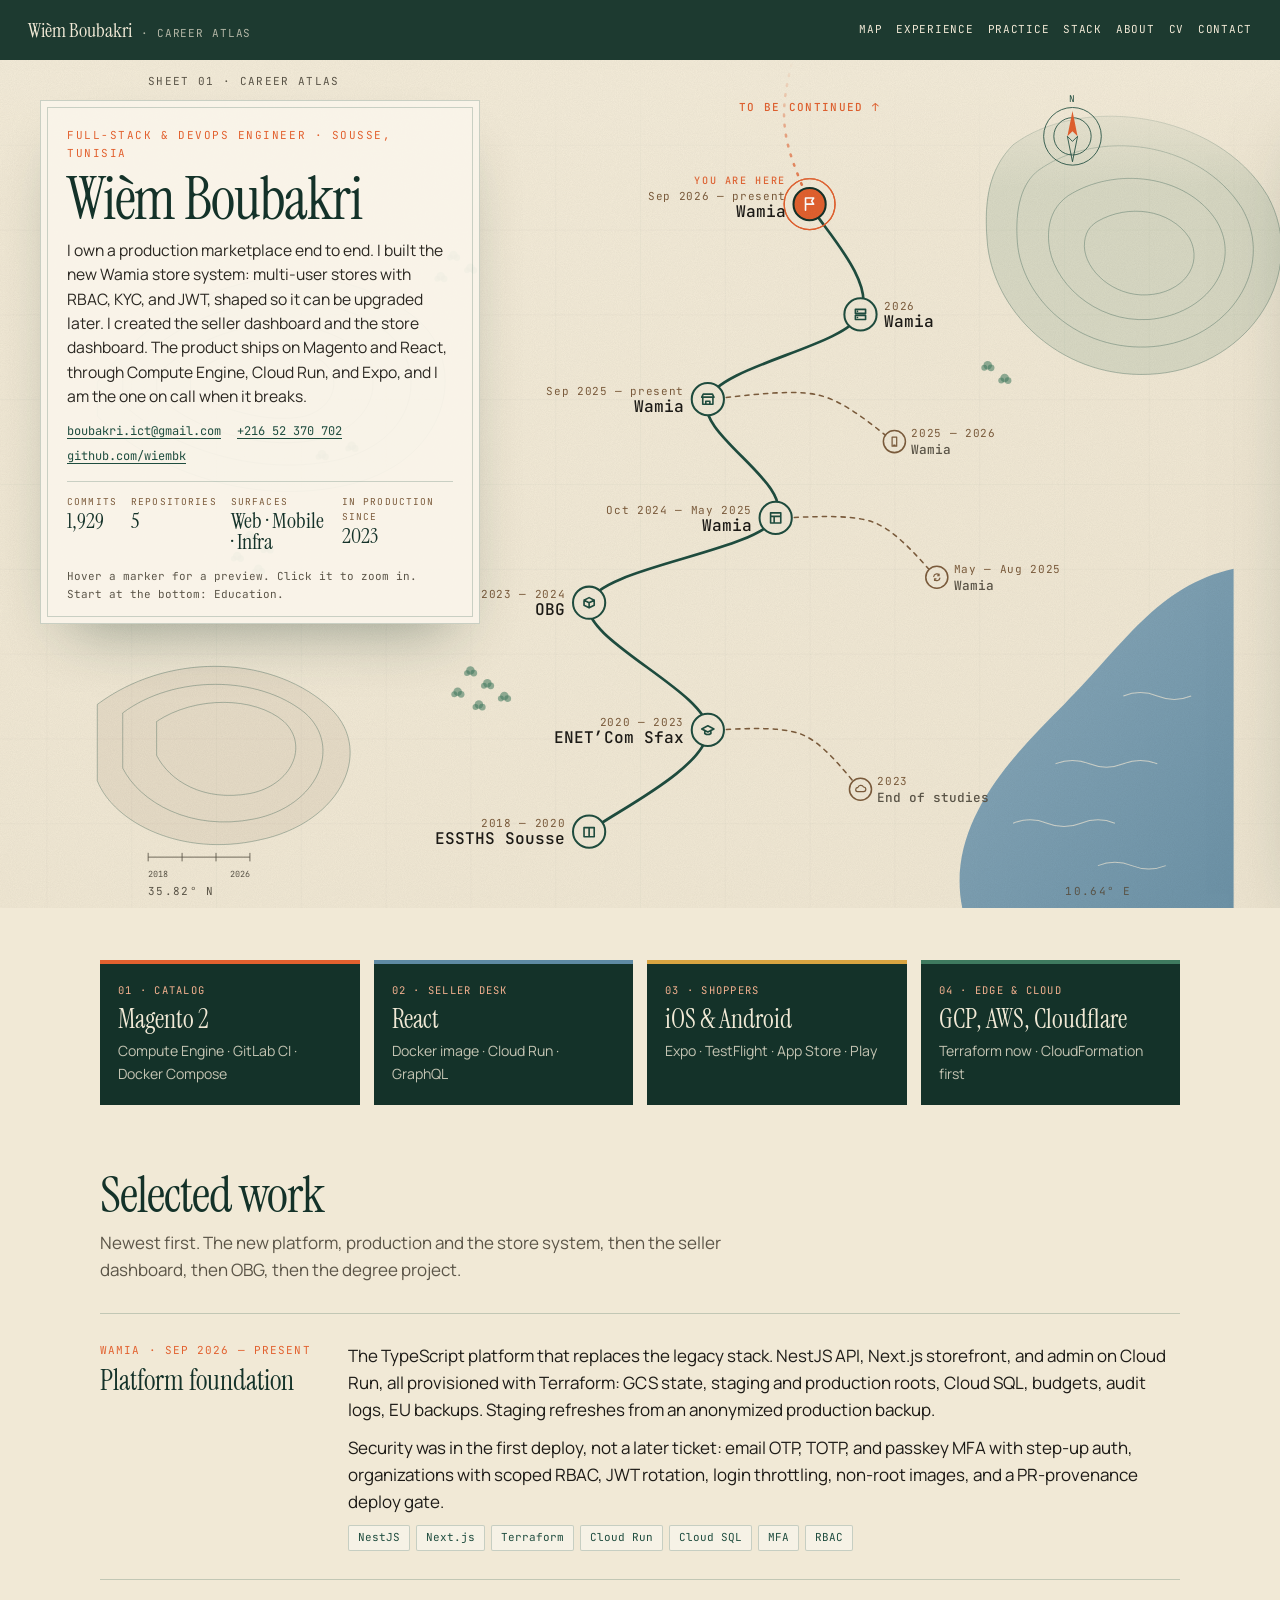
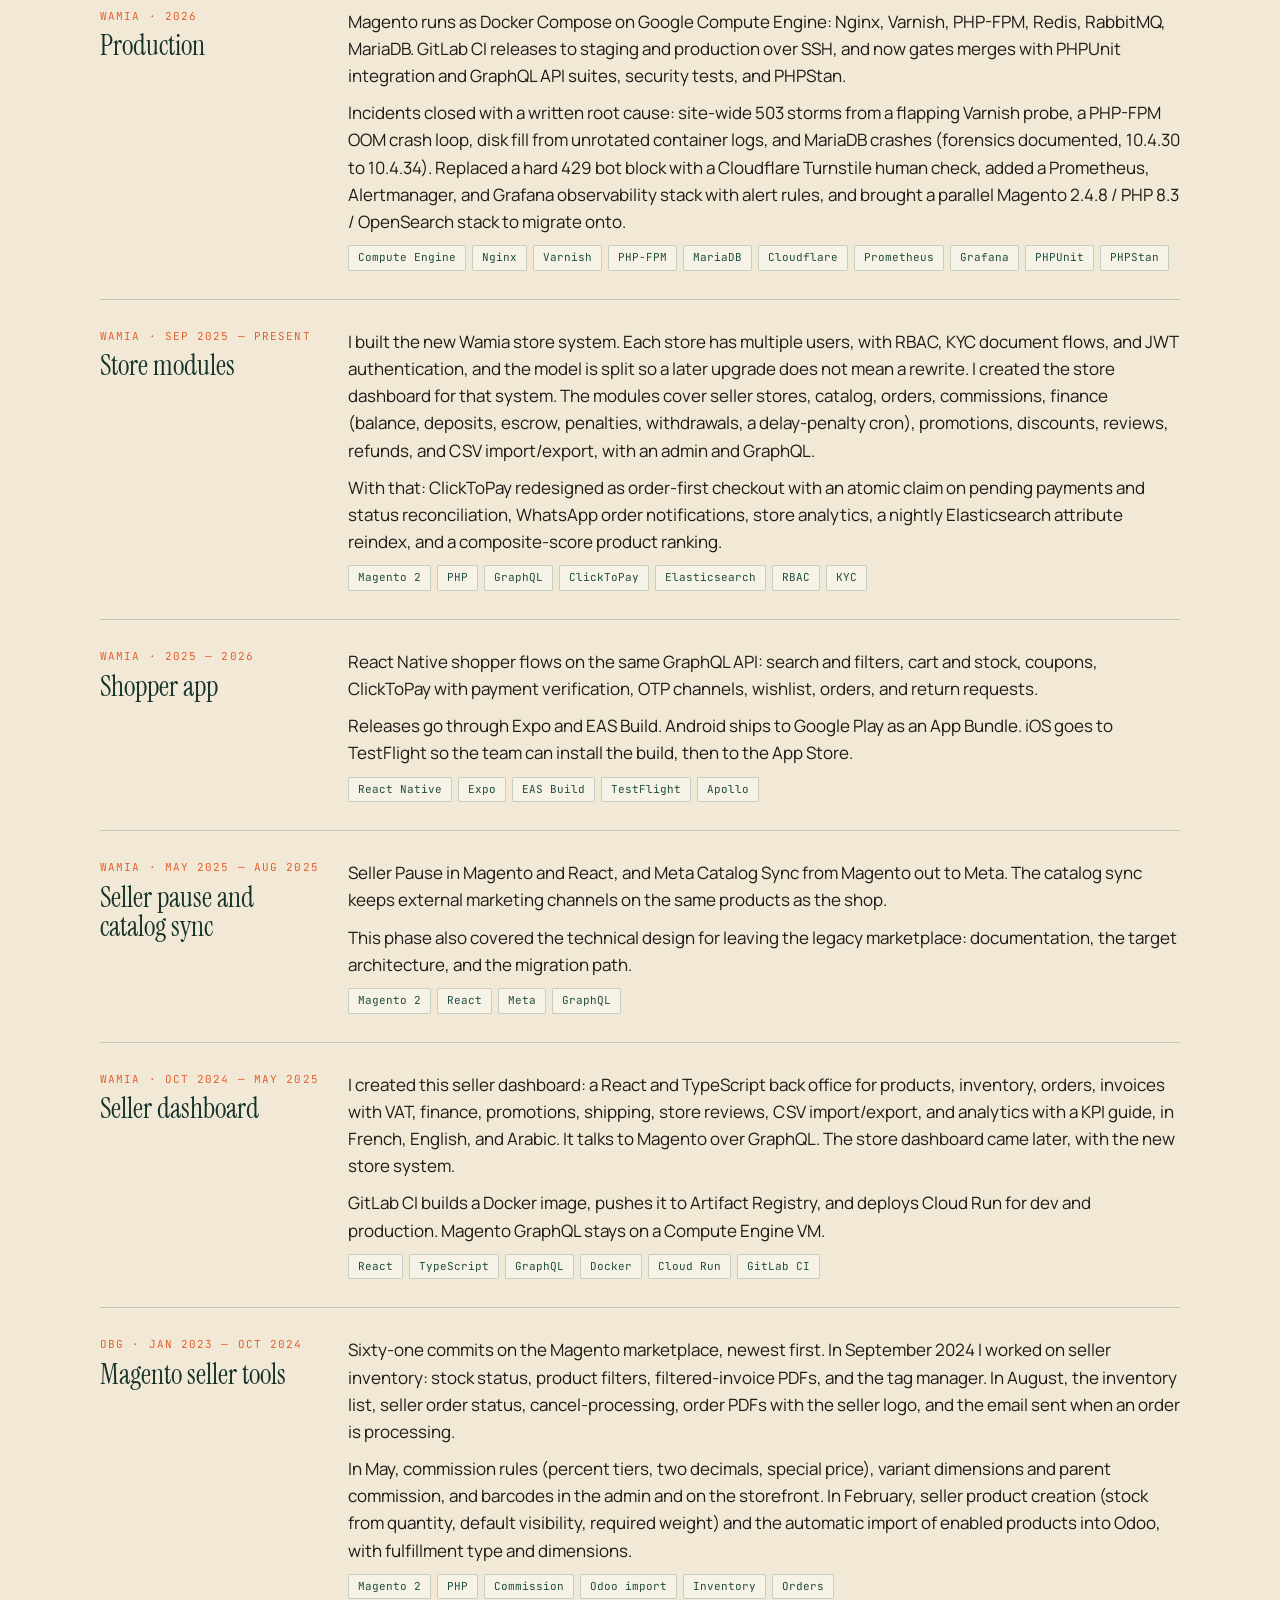
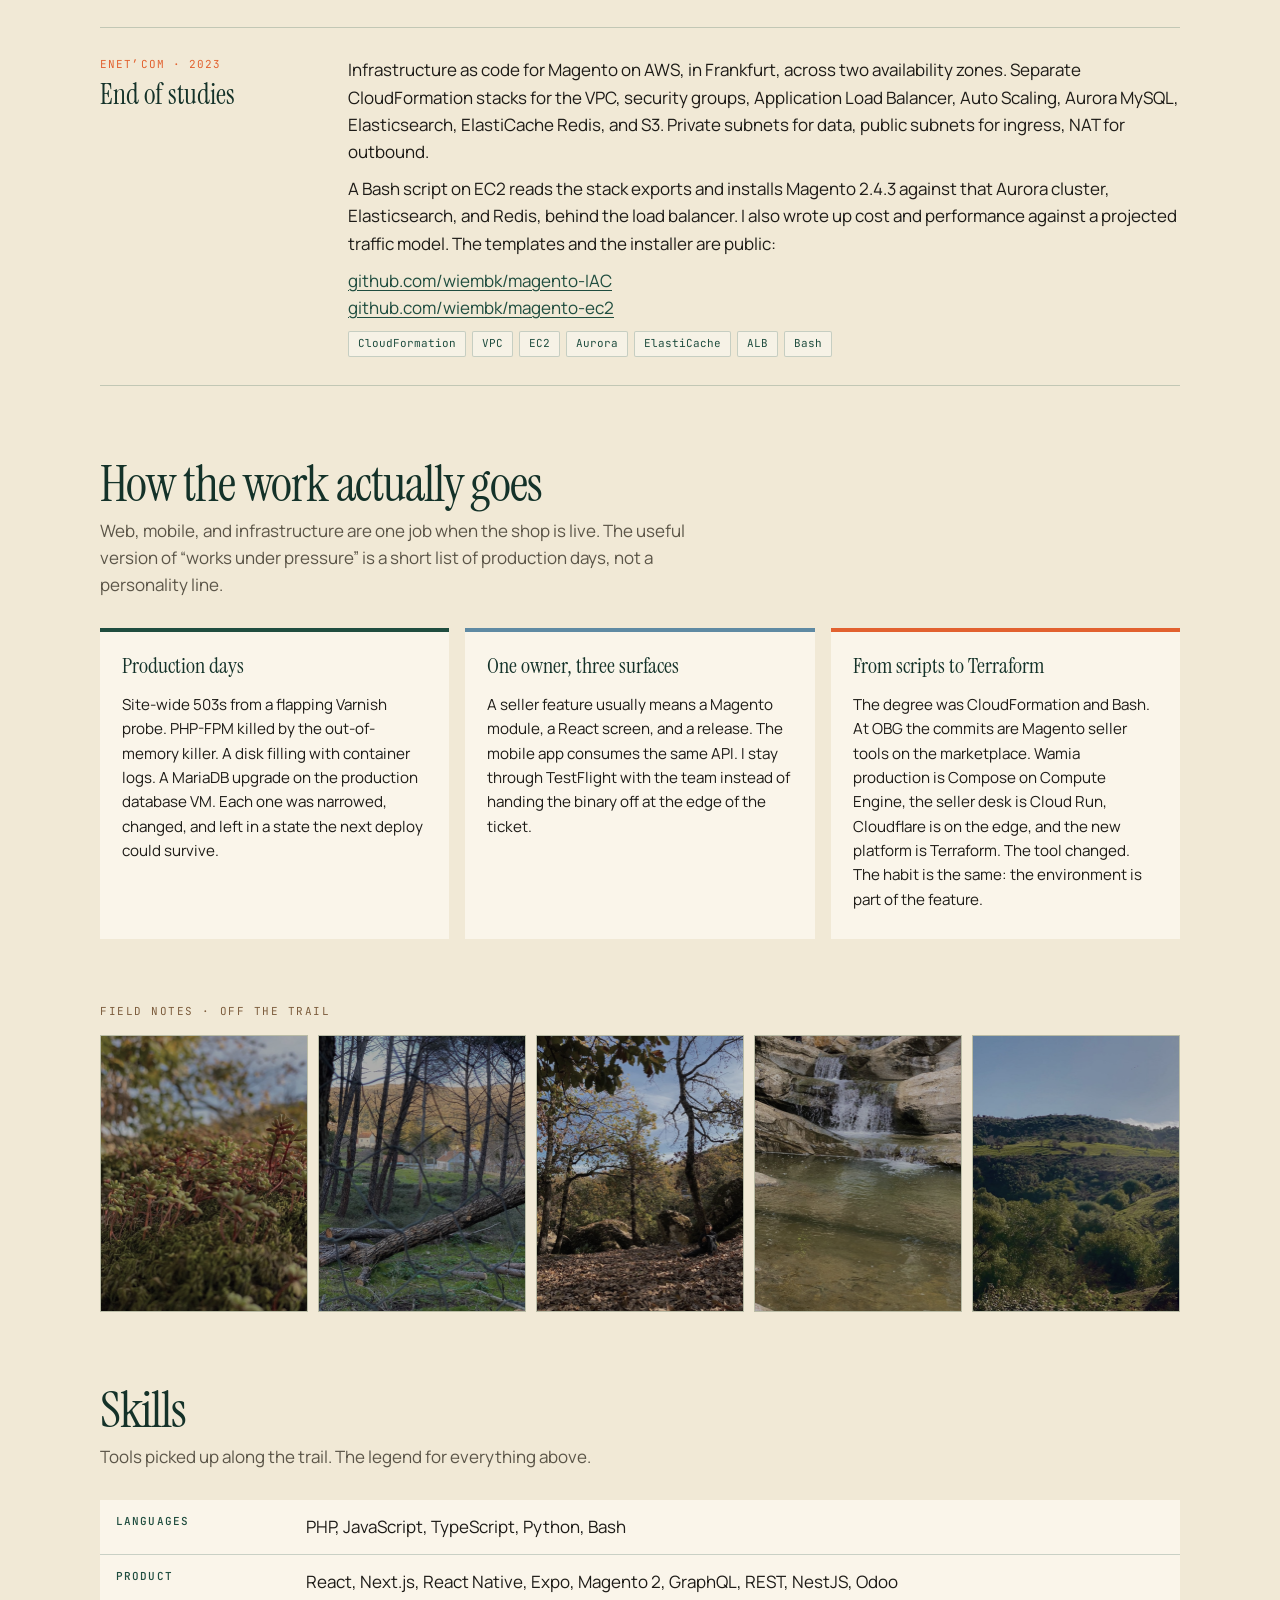
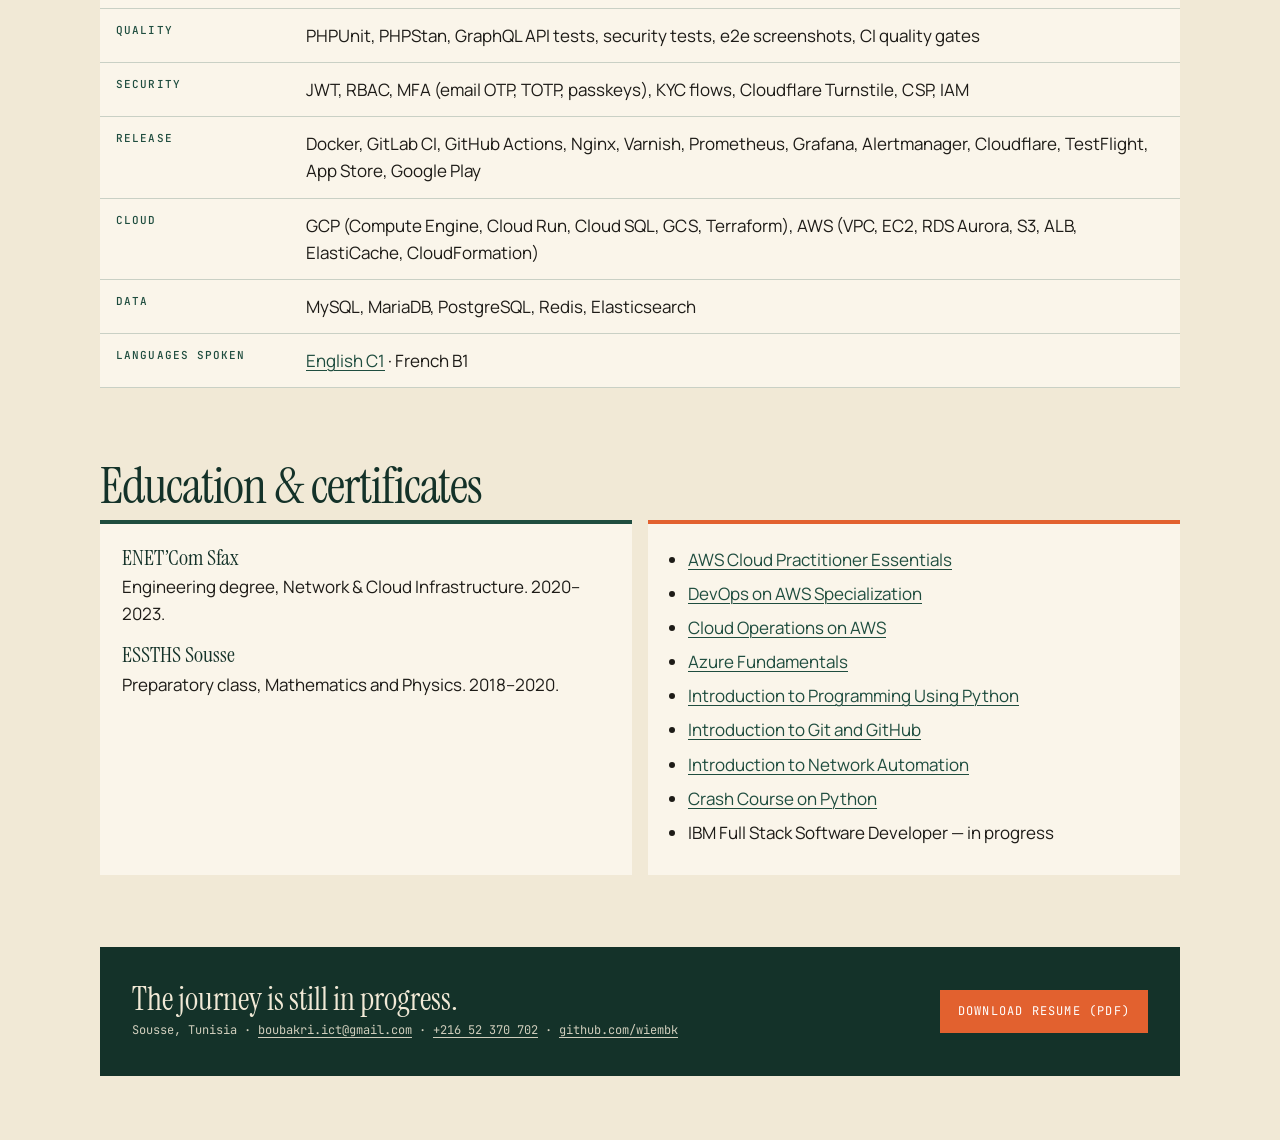
==== commit 2f0d640f: "feat: name the Prometheus and Grafana observability stack on the CV Co-authored-by: Cursor <cursorag" ====
--- a/index.html
+++ b/index.html
@@ -214,7 +214,7 @@
         </header>
         <div>
           <p>Magento runs as Docker Compose on Google Compute Engine: Nginx, Varnish, PHP-FPM, Redis, RabbitMQ, MariaDB. GitLab CI releases to staging and production over SSH, and now gates merges with PHPUnit integration and GraphQL API suites, security tests, and PHPStan.</p>
-          <p>Incidents closed with a written root cause: site-wide 503 storms from a flapping Varnish probe, a PHP-FPM OOM crash loop, disk fill from unrotated container logs, and MariaDB crashes (forensics documented, 10.4.30 to 10.4.34). Replaced a hard 429 bot block with a Cloudflare Turnstile human check, added a staging observability stack, and brought a parallel Magento 2.4.8 / PHP 8.3 / OpenSearch stack to migrate onto.</p>
+          <p>Incidents closed with a written root cause: site-wide 503 storms from a flapping Varnish probe, a PHP-FPM OOM crash loop, disk fill from unrotated container logs, and MariaDB crashes (forensics documented, 10.4.30 to 10.4.34). Replaced a hard 429 bot block with a Cloudflare Turnstile human check, added a Prometheus, Alertmanager, and Grafana observability stack with alert rules, and brought a parallel Magento 2.4.8 / PHP 8.3 / OpenSearch stack to migrate onto.</p>
           <ul class="stack">
             <li>Compute Engine</li>
             <li>Nginx</li>
@@ -222,6 +222,8 @@
             <li>PHP-FPM</li>
             <li>MariaDB</li>
             <li>Cloudflare</li>
+            <li>Prometheus</li>
+            <li>Grafana</li>
             <li>PHPUnit</li>
             <li>PHPStan</li>
           </ul>
@@ -396,7 +398,7 @@
           </tr>
           <tr>
             <th>Release</th>
-            <td>Docker, GitLab CI, GitHub Actions, Nginx, Varnish, Cloudflare, TestFlight, App Store, Google Play</td>
+            <td>Docker, GitLab CI, GitHub Actions, Nginx, Varnish, Prometheus, Grafana, Alertmanager, Cloudflare, TestFlight, App Store, Google Play</td>
           </tr>
           <tr>
             <th>Cloud</th>
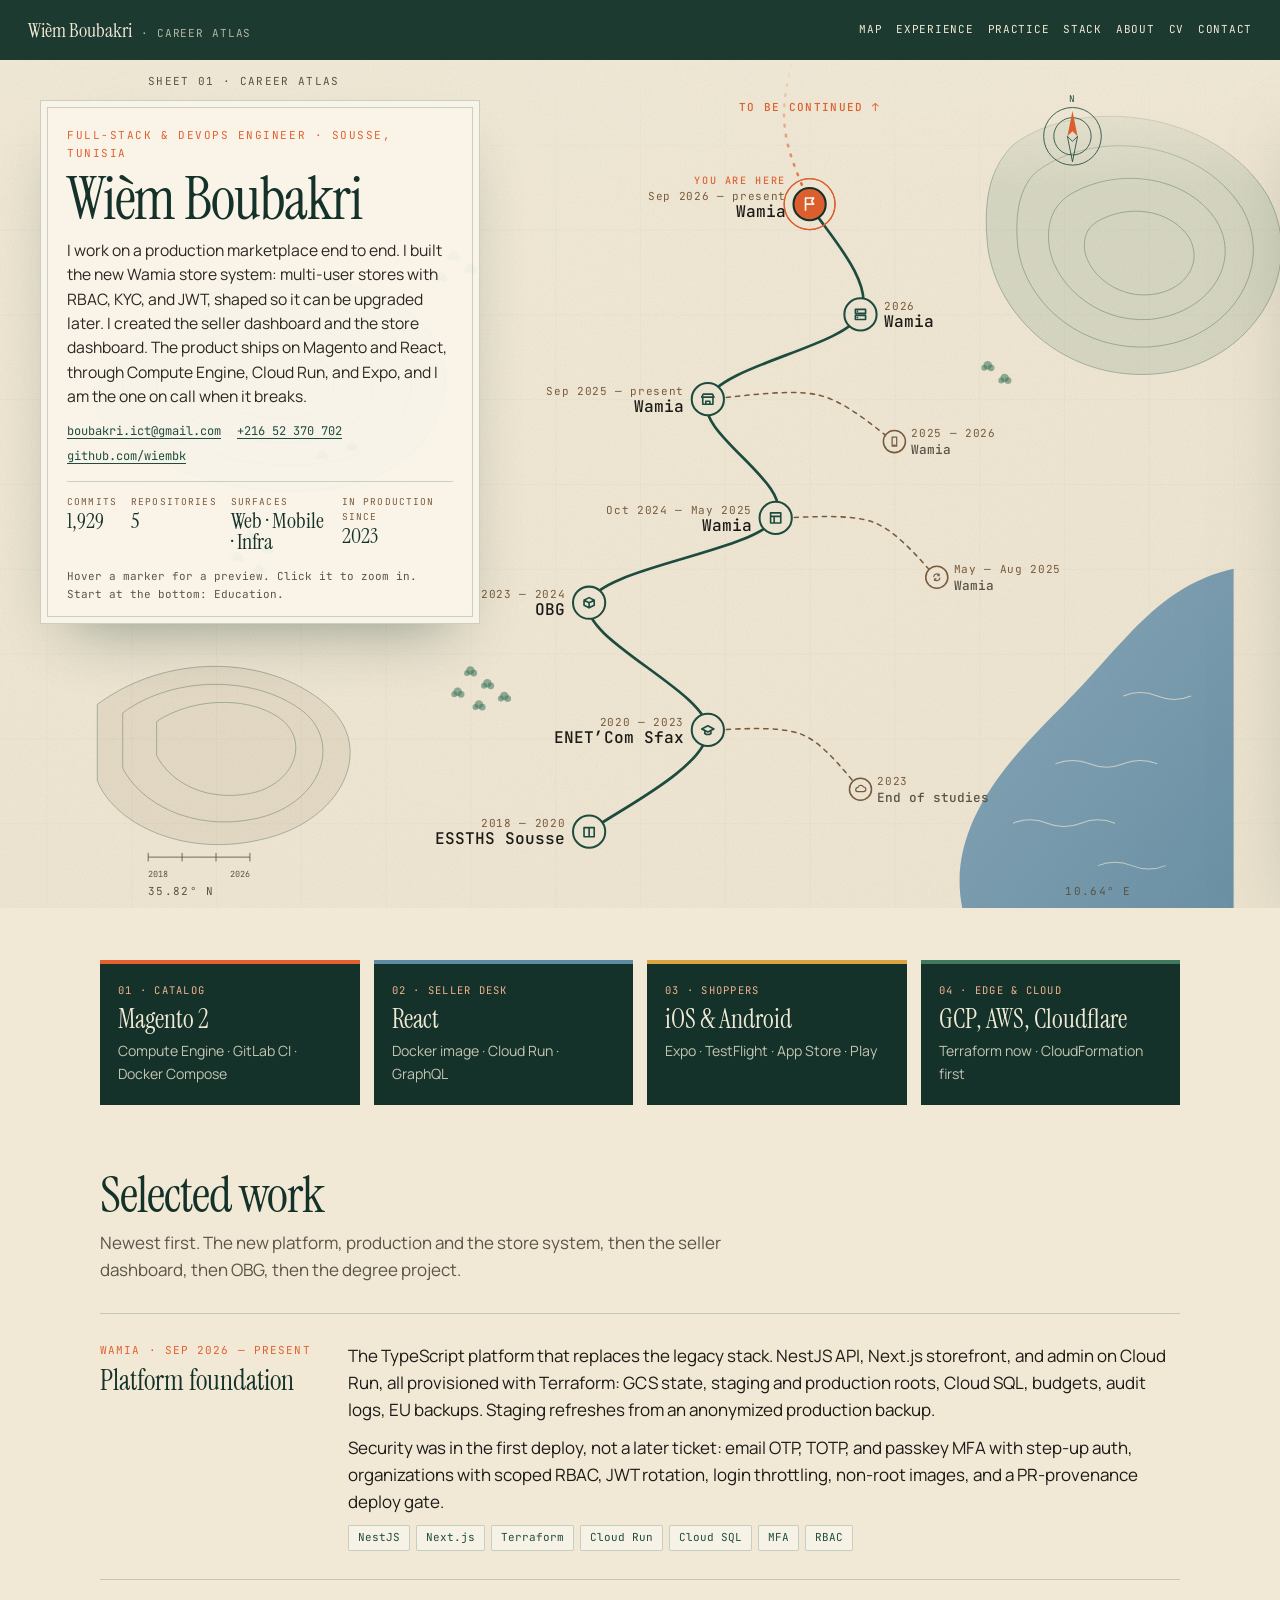
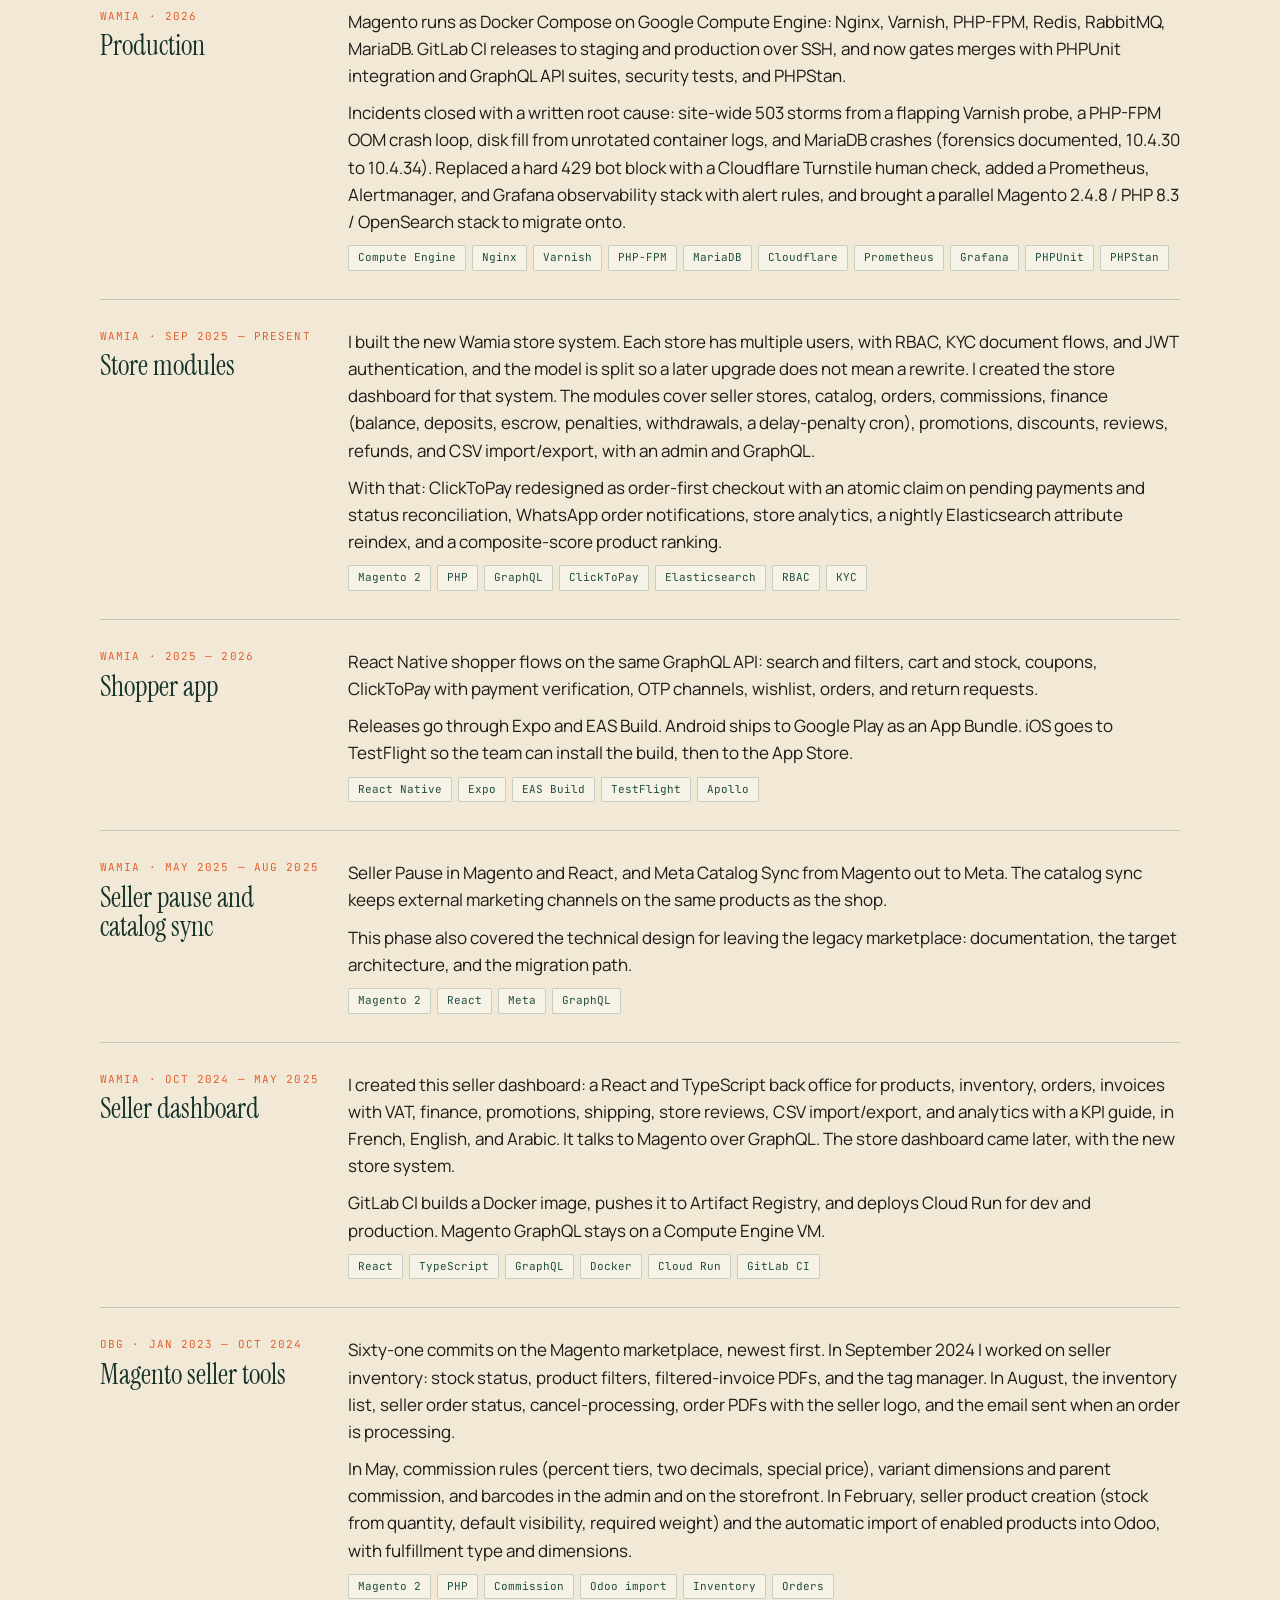
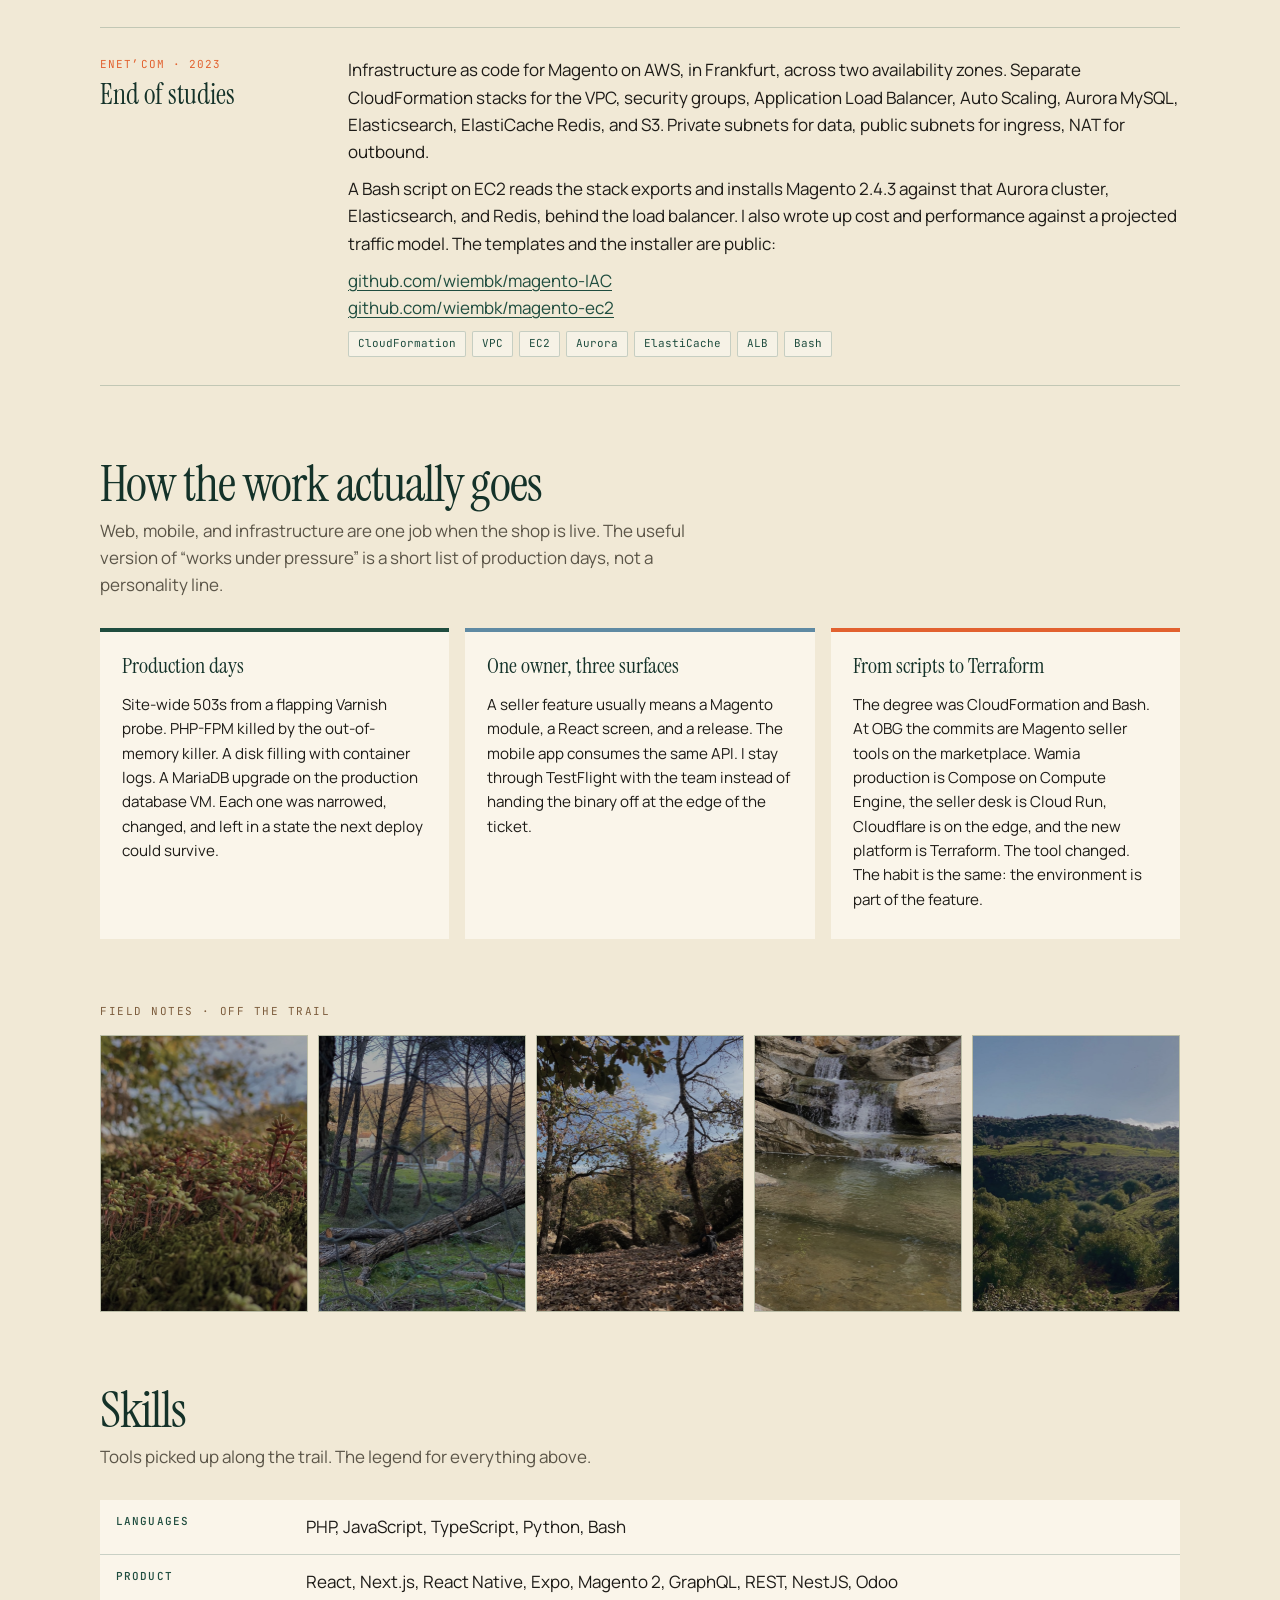
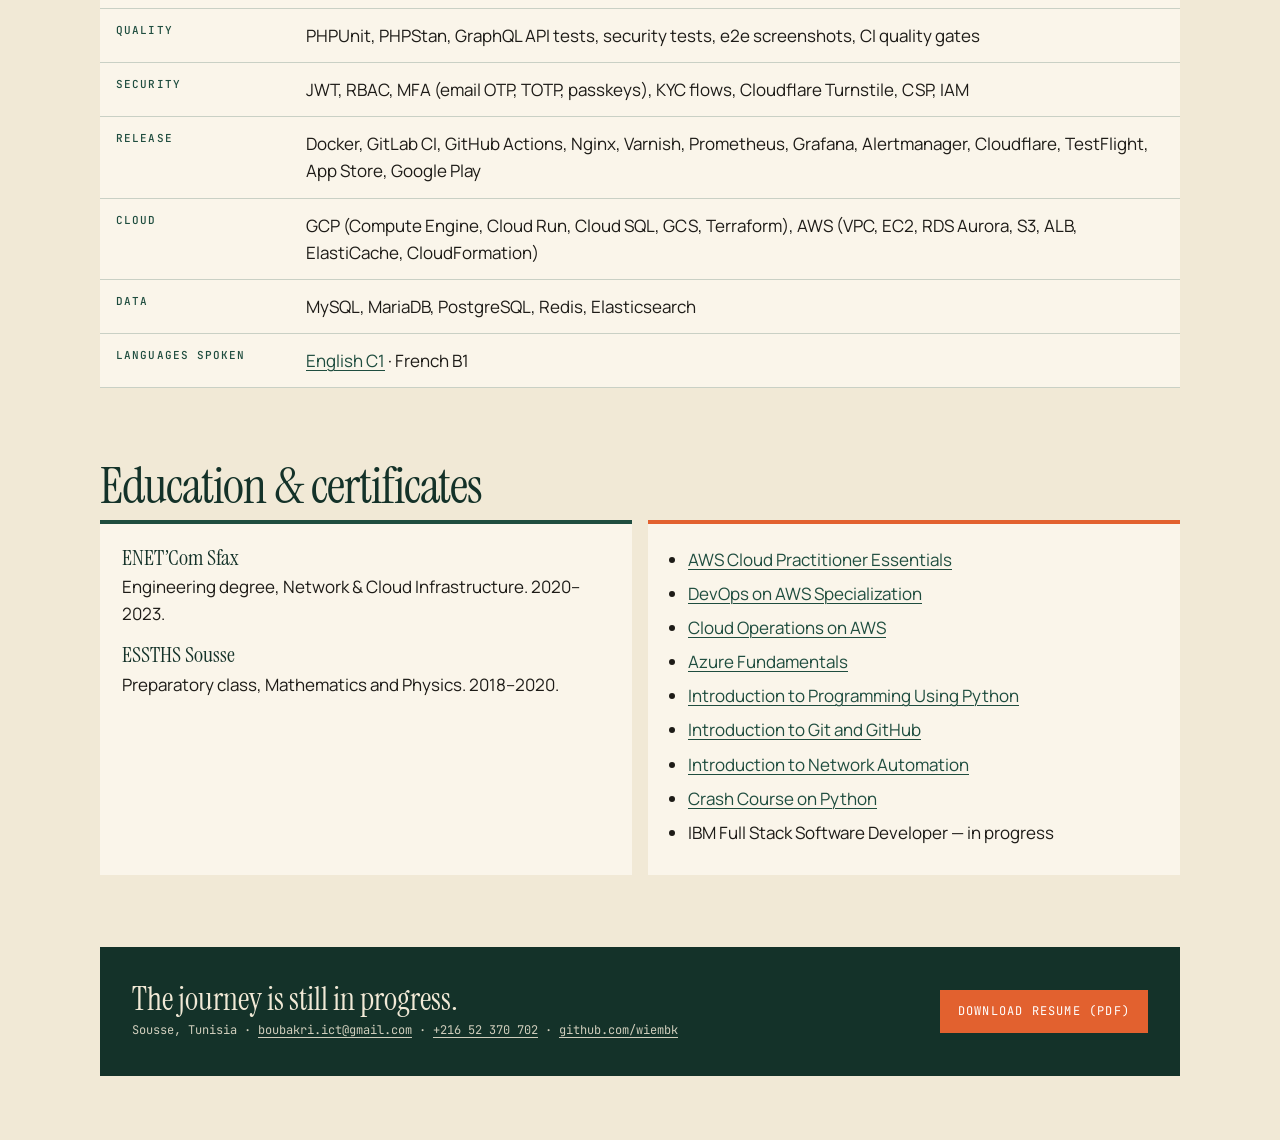
==== commit bf8c429a: "fix: remove the ownership claim from the summary and portfolio opening Co-authored-by: Cursor <curso" ====
--- a/index.html
+++ b/index.html
@@ -132,7 +132,7 @@
     <div class="cartouche">
       <p class="eyebrow">Full-Stack &amp; DevOps Engineer · Sousse, Tunisia</p>
       <h1>Wièm Boubakri</h1>
-      <p class="lede">I own a production marketplace end to end. I built the new Wamia store system: multi-user stores with RBAC, KYC, and JWT, shaped so it can be upgraded later. I created the seller dashboard and the store dashboard. The product ships on Magento and React, through Compute Engine, Cloud Run, and Expo, and I am the one on call when it breaks.</p>
+      <p class="lede">I work on a production marketplace end to end. I built the new Wamia store system: multi-user stores with RBAC, KYC, and JWT, shaped so it can be upgraded later. I created the seller dashboard and the store dashboard. The product ships on Magento and React, through Compute Engine, Cloud Run, and Expo, and I am the one on call when it breaks.</p>
       <ul class="contact">
         <li><a href="mailto:boubakri.ict@gmail.com">boubakri.ict@gmail.com</a></li>
         <li><a href="tel:+21652370702">+216 52 370 702</a></li>
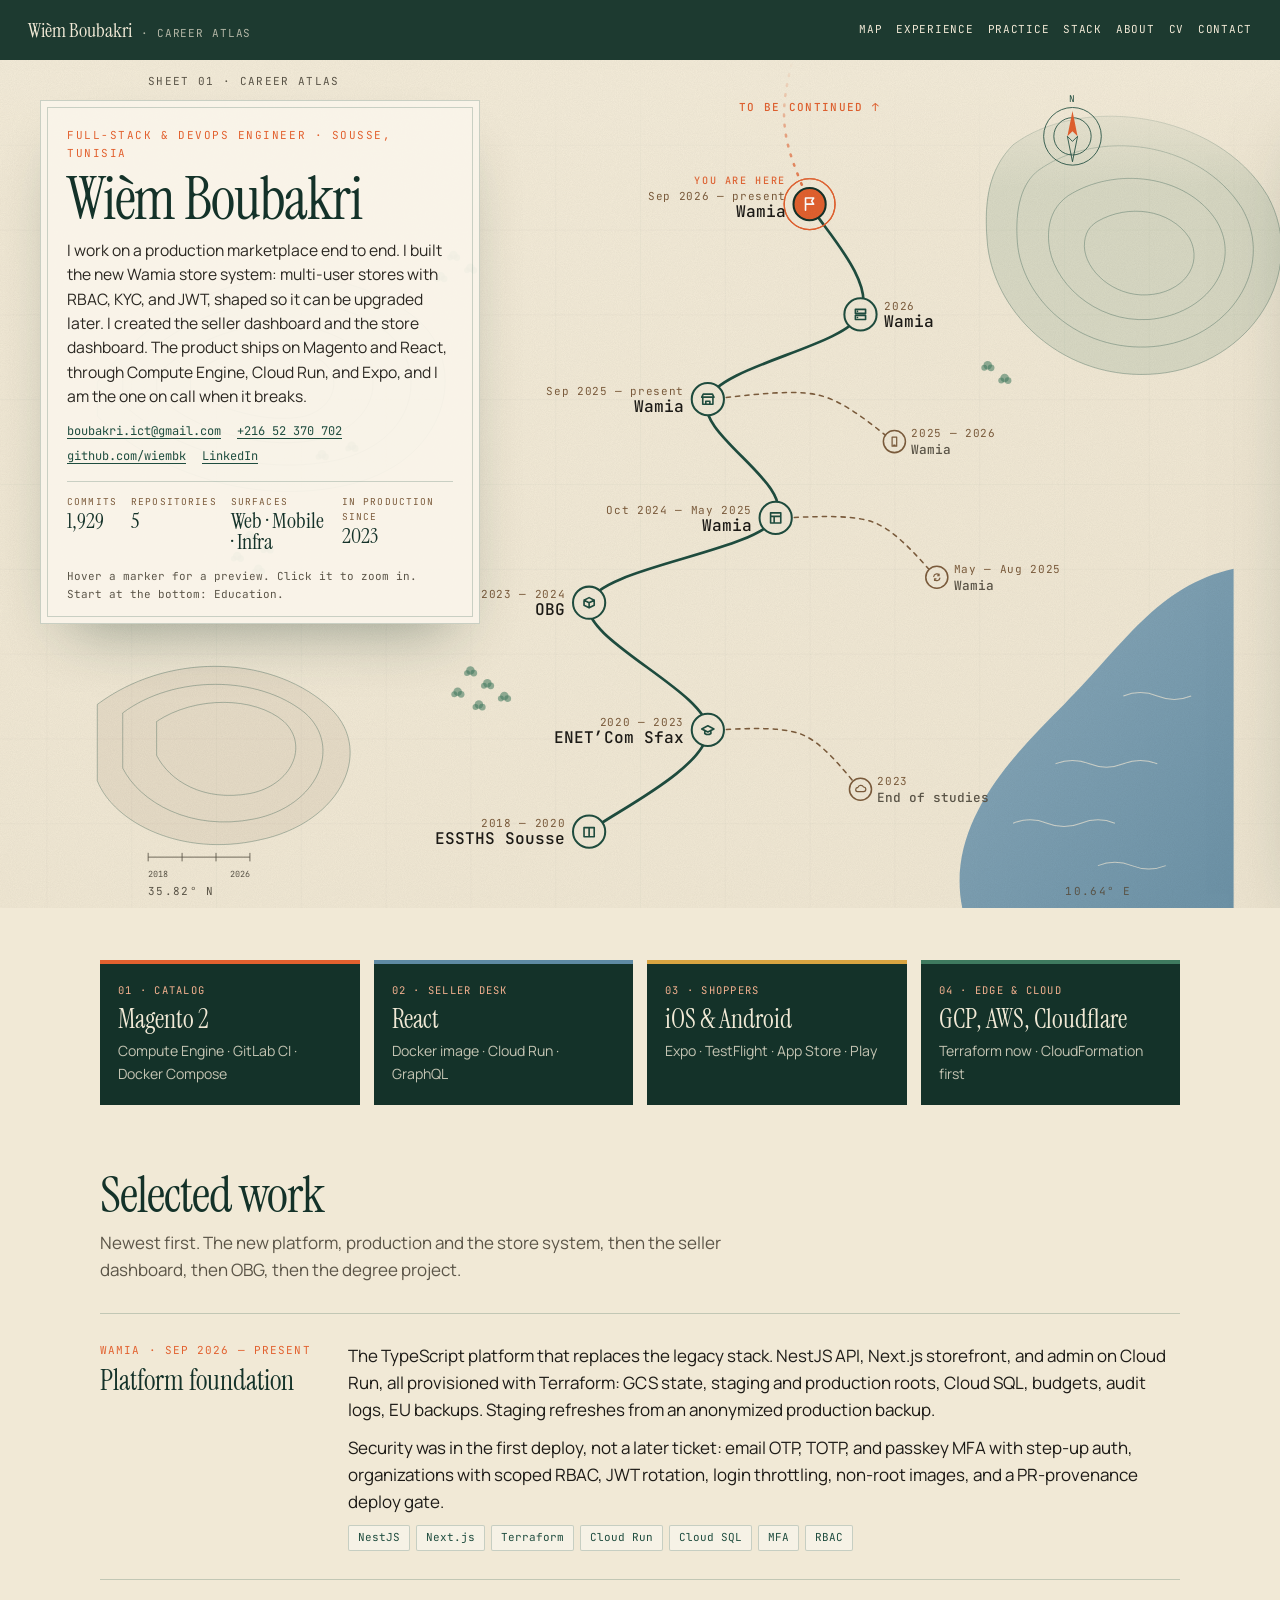
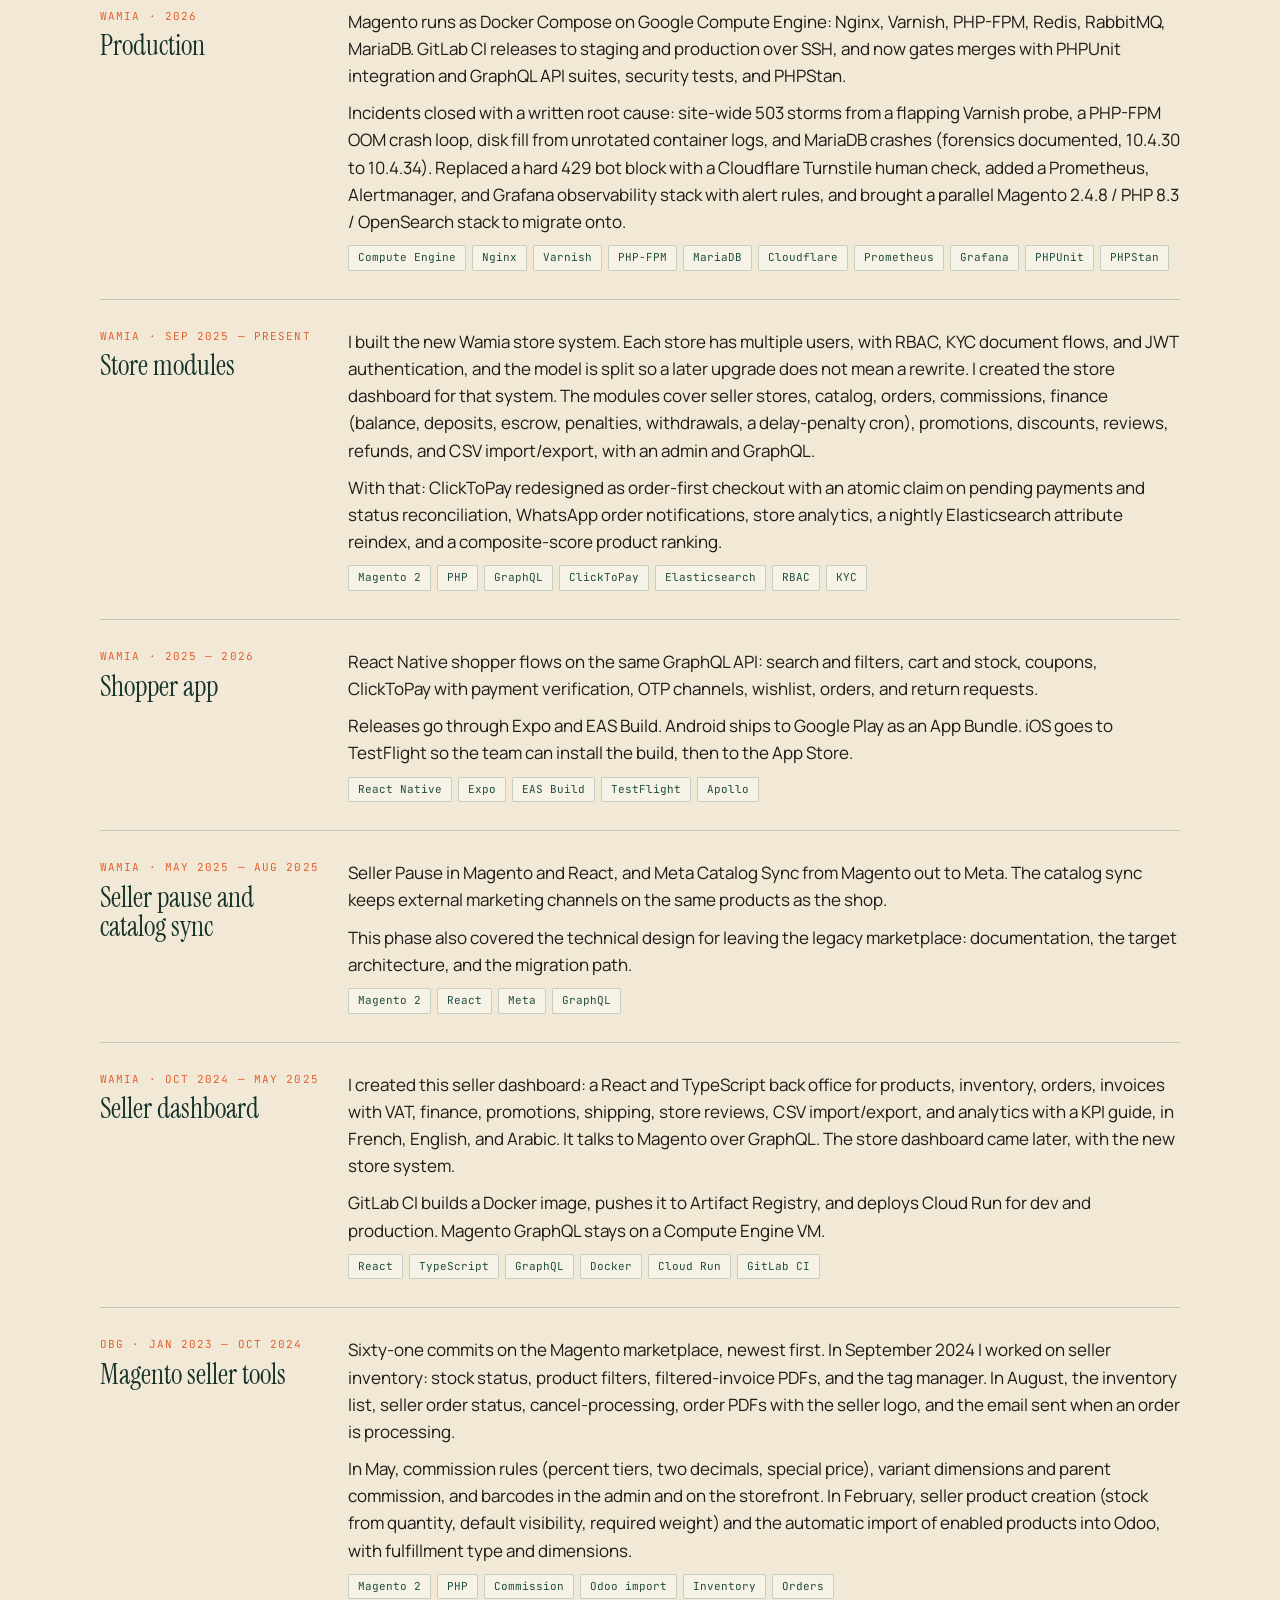
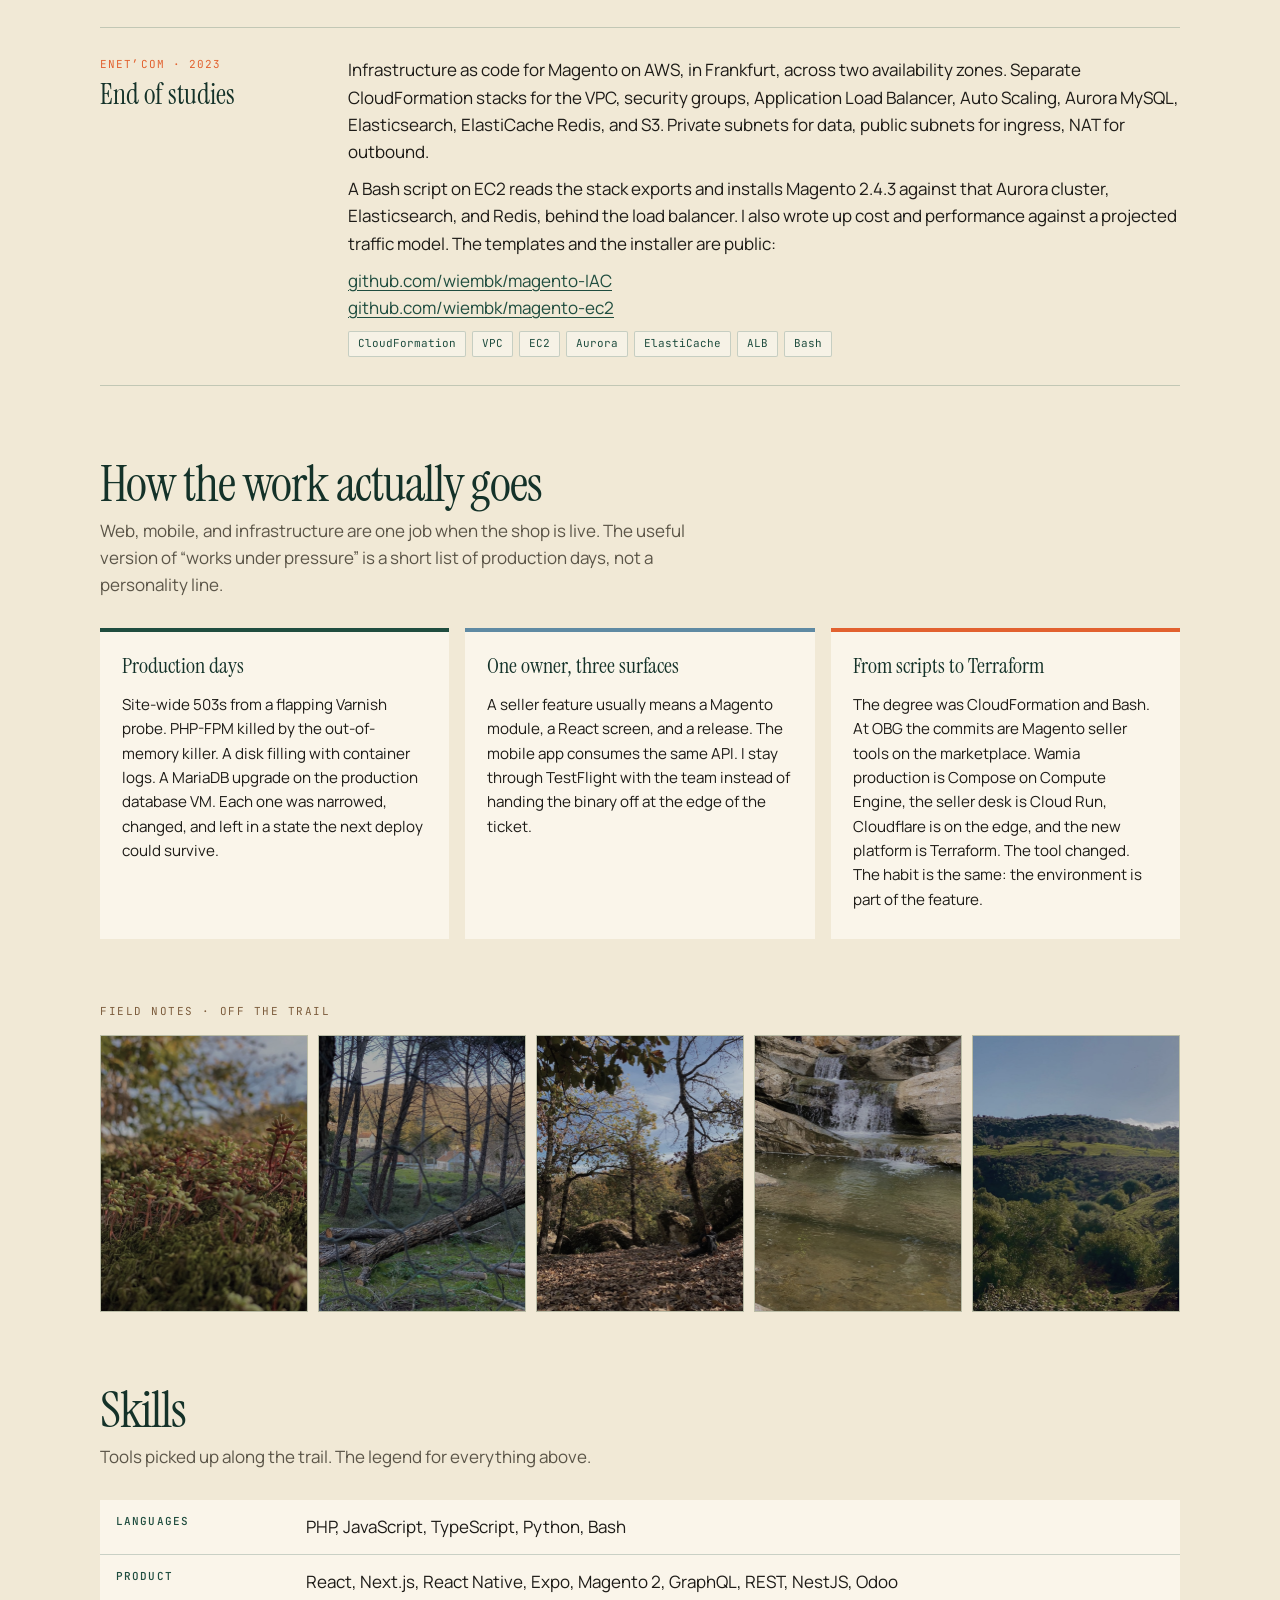
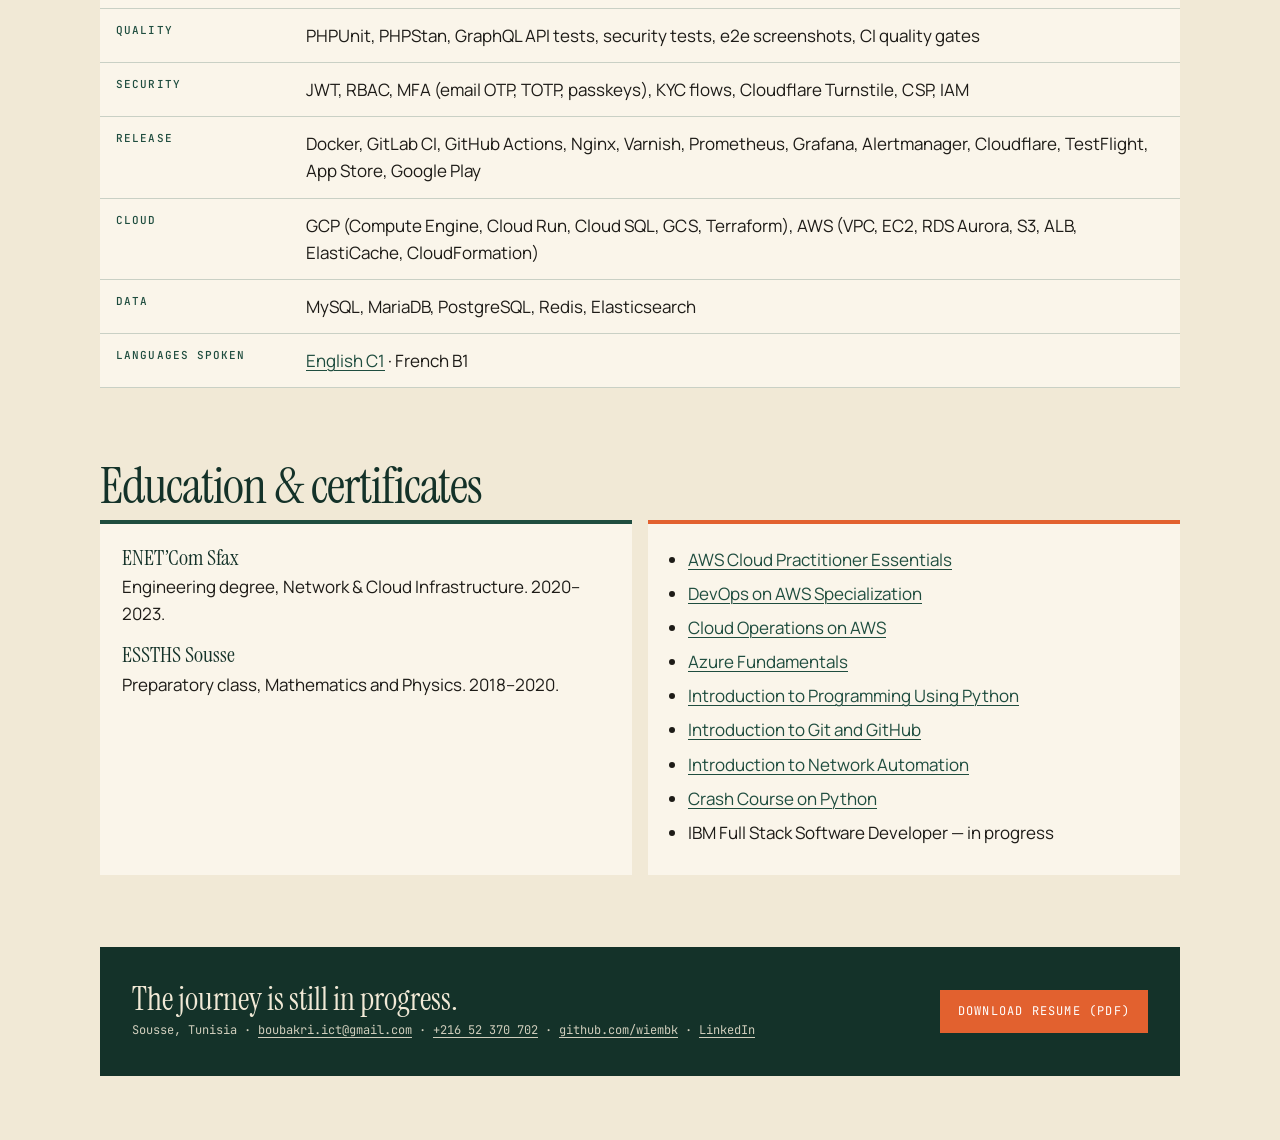
==== commit 4871f946: "feat: add LinkedIn to the CV contact line and portfolio Co-authored-by: Cursor <cursoragent@cursor.c" ====
--- a/index.html
+++ b/index.html
@@ -137,6 +137,7 @@
         <li><a href="mailto:boubakri.ict@gmail.com">boubakri.ict@gmail.com</a></li>
         <li><a href="tel:+21652370702">+216 52 370 702</a></li>
         <li><a href="https://github.com/wiembk">github.com/wiembk</a></li>
+        <li><a href="https://www.linkedin.com/in/wi%C3%A8m-boubakri-493783202/">LinkedIn</a></li>
       </ul>
       <dl class="facts" aria-label="At a glance">
         <div><dt>Commits</dt><dd>1,929</dd></div>
@@ -444,7 +445,7 @@
     <footer id="contact">
       <div>
         <p class="foot-title">The journey is still in progress.</p>
-        <p class="foot-sub">Sousse, Tunisia · <a href="mailto:boubakri.ict@gmail.com">boubakri.ict@gmail.com</a> · <a href="tel:+21652370702">+216 52 370 702</a> · <a href="https://github.com/wiembk">github.com/wiembk</a></p>
+        <p class="foot-sub">Sousse, Tunisia · <a href="mailto:boubakri.ict@gmail.com">boubakri.ict@gmail.com</a> · <a href="tel:+21652370702">+216 52 370 702</a> · <a href="https://github.com/wiembk">github.com/wiembk</a> · <a href="https://www.linkedin.com/in/wi%C3%A8m-boubakri-493783202/">LinkedIn</a></p>
       </div>
       <a class="button" href="resume.pdf" download>Download resume (PDF)</a>
     </footer>
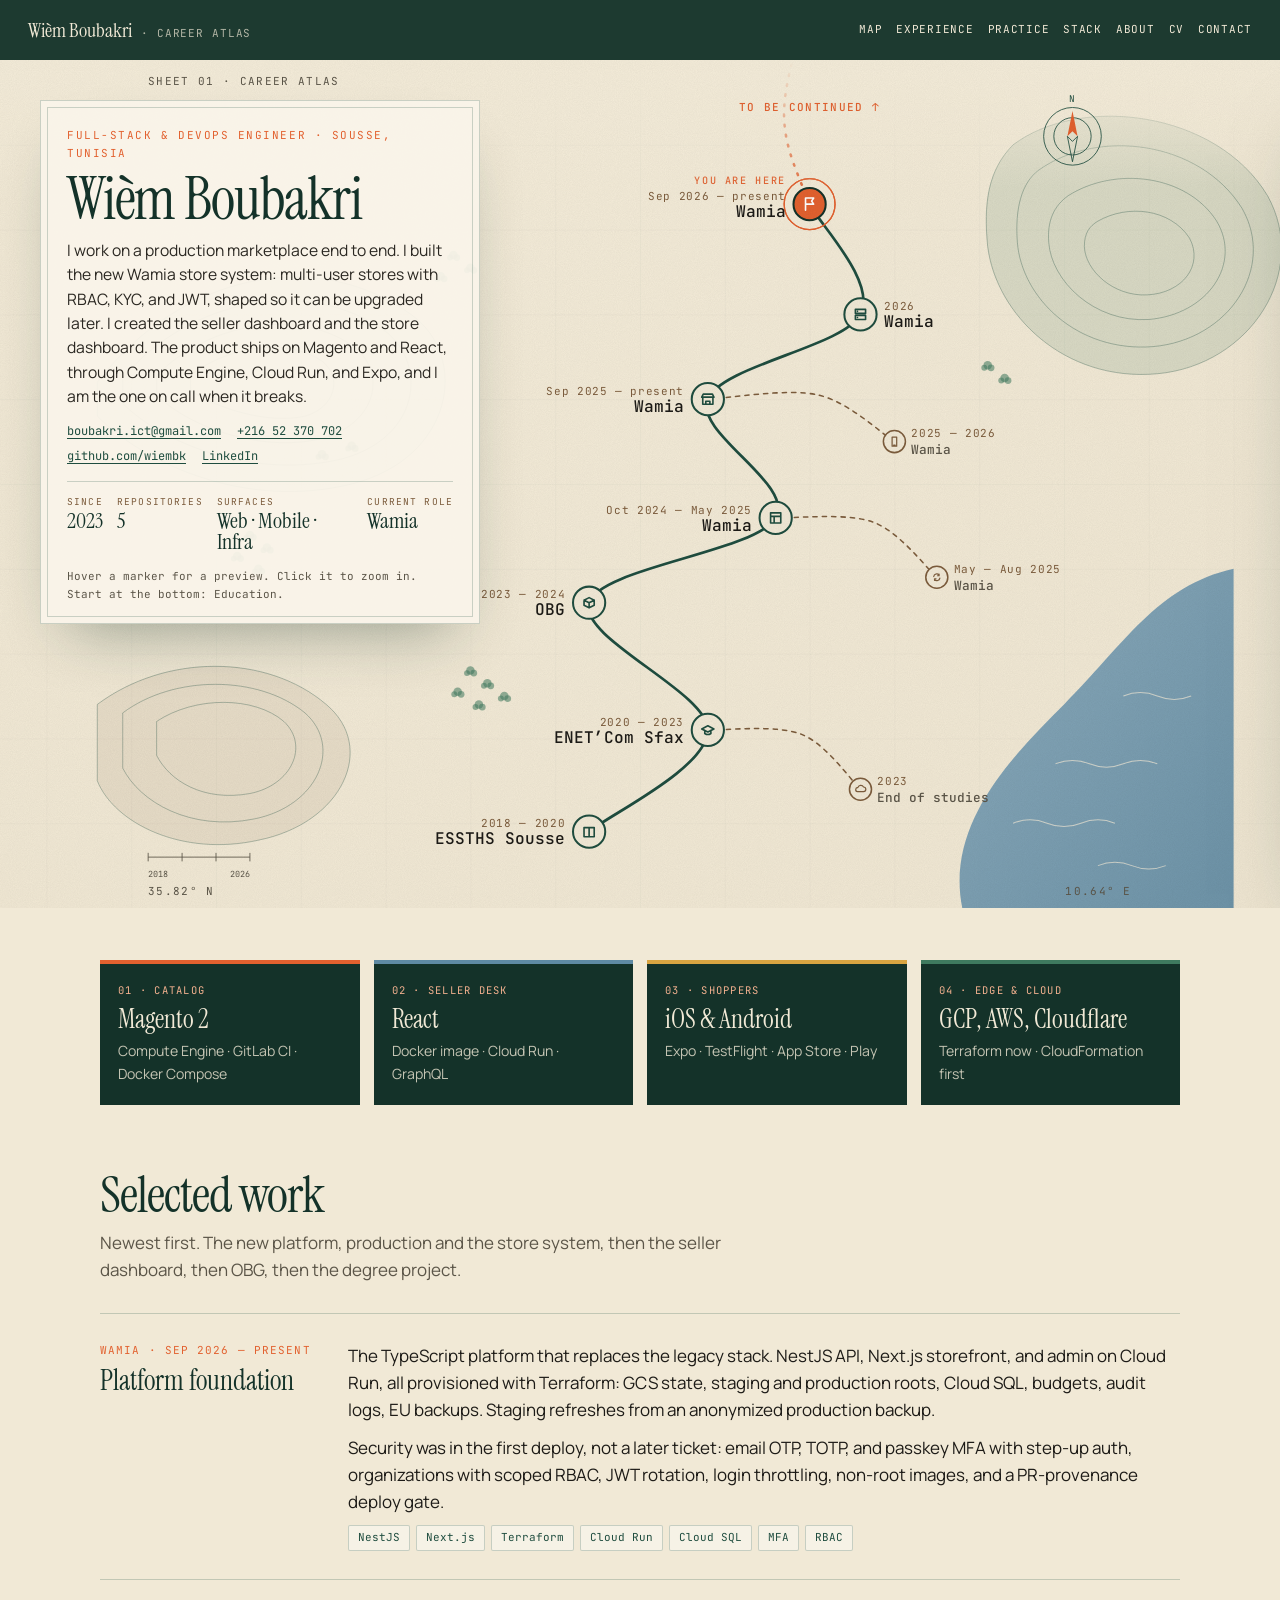
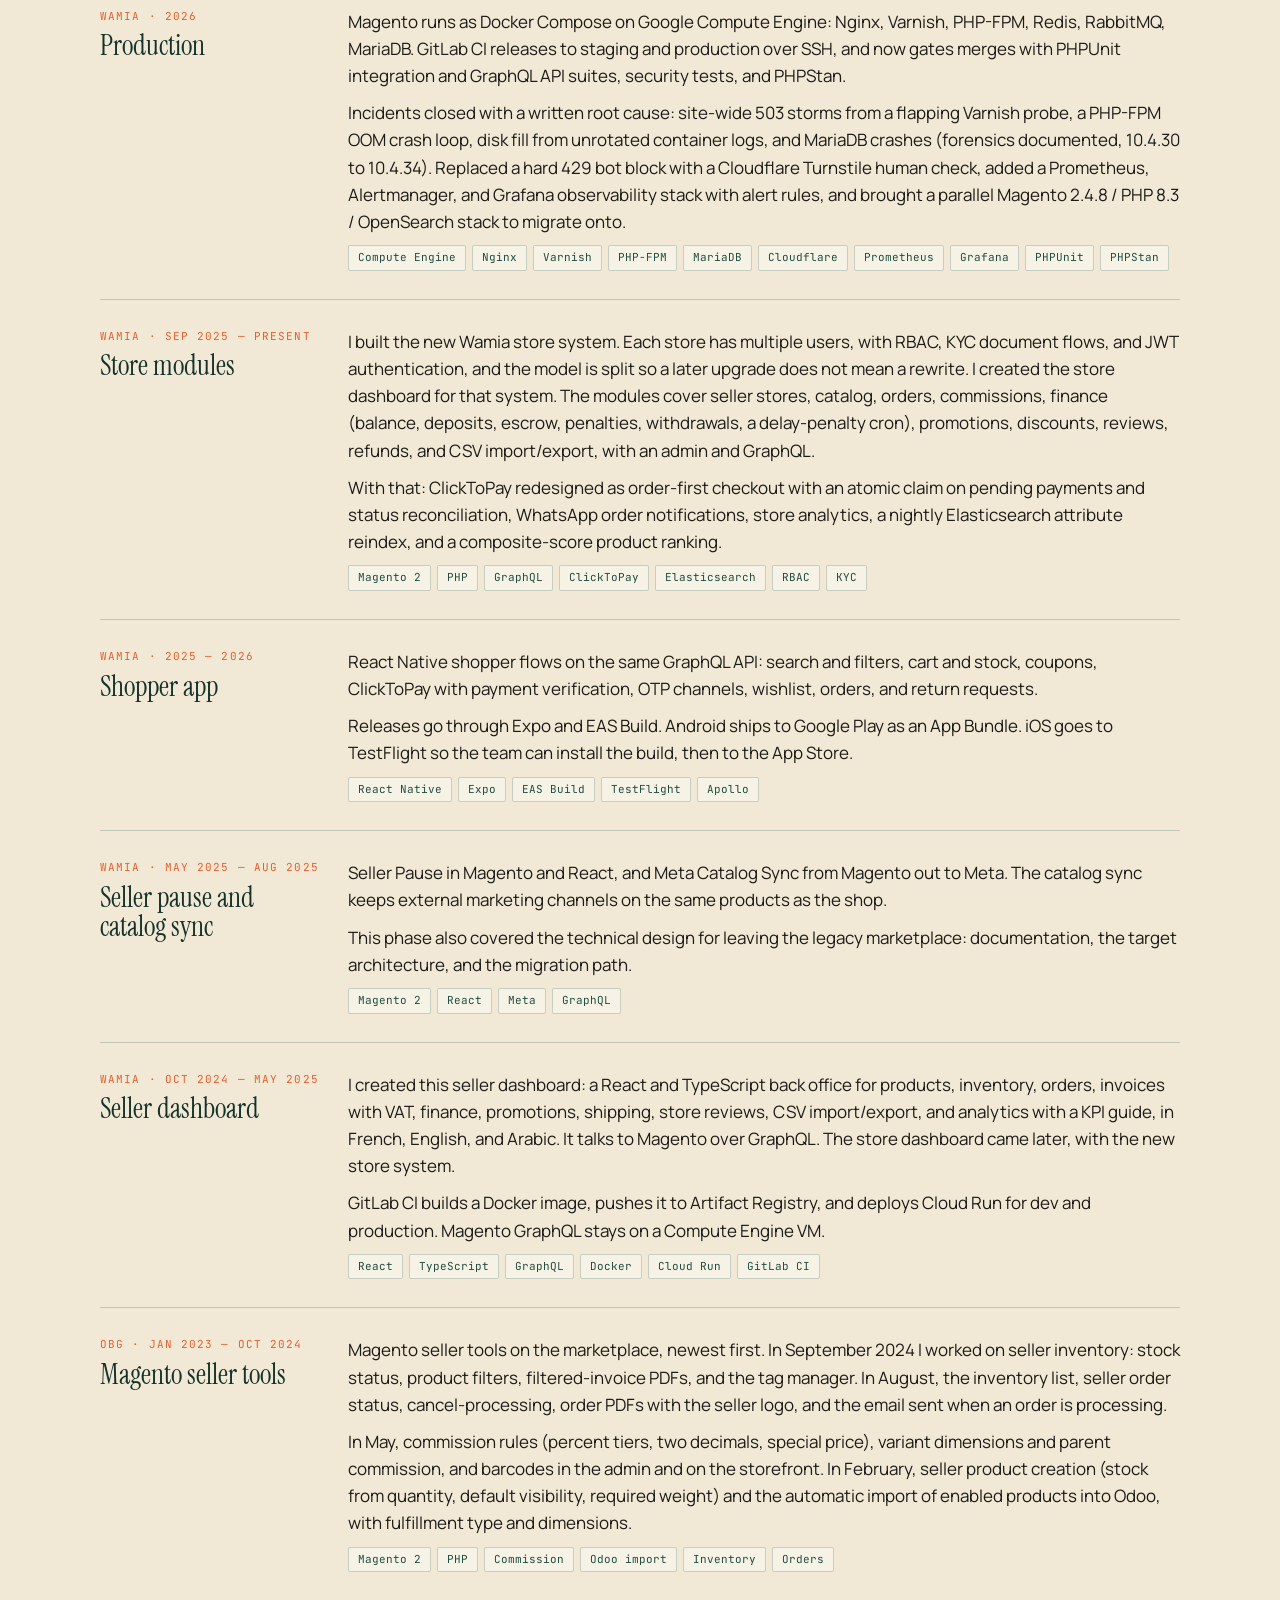
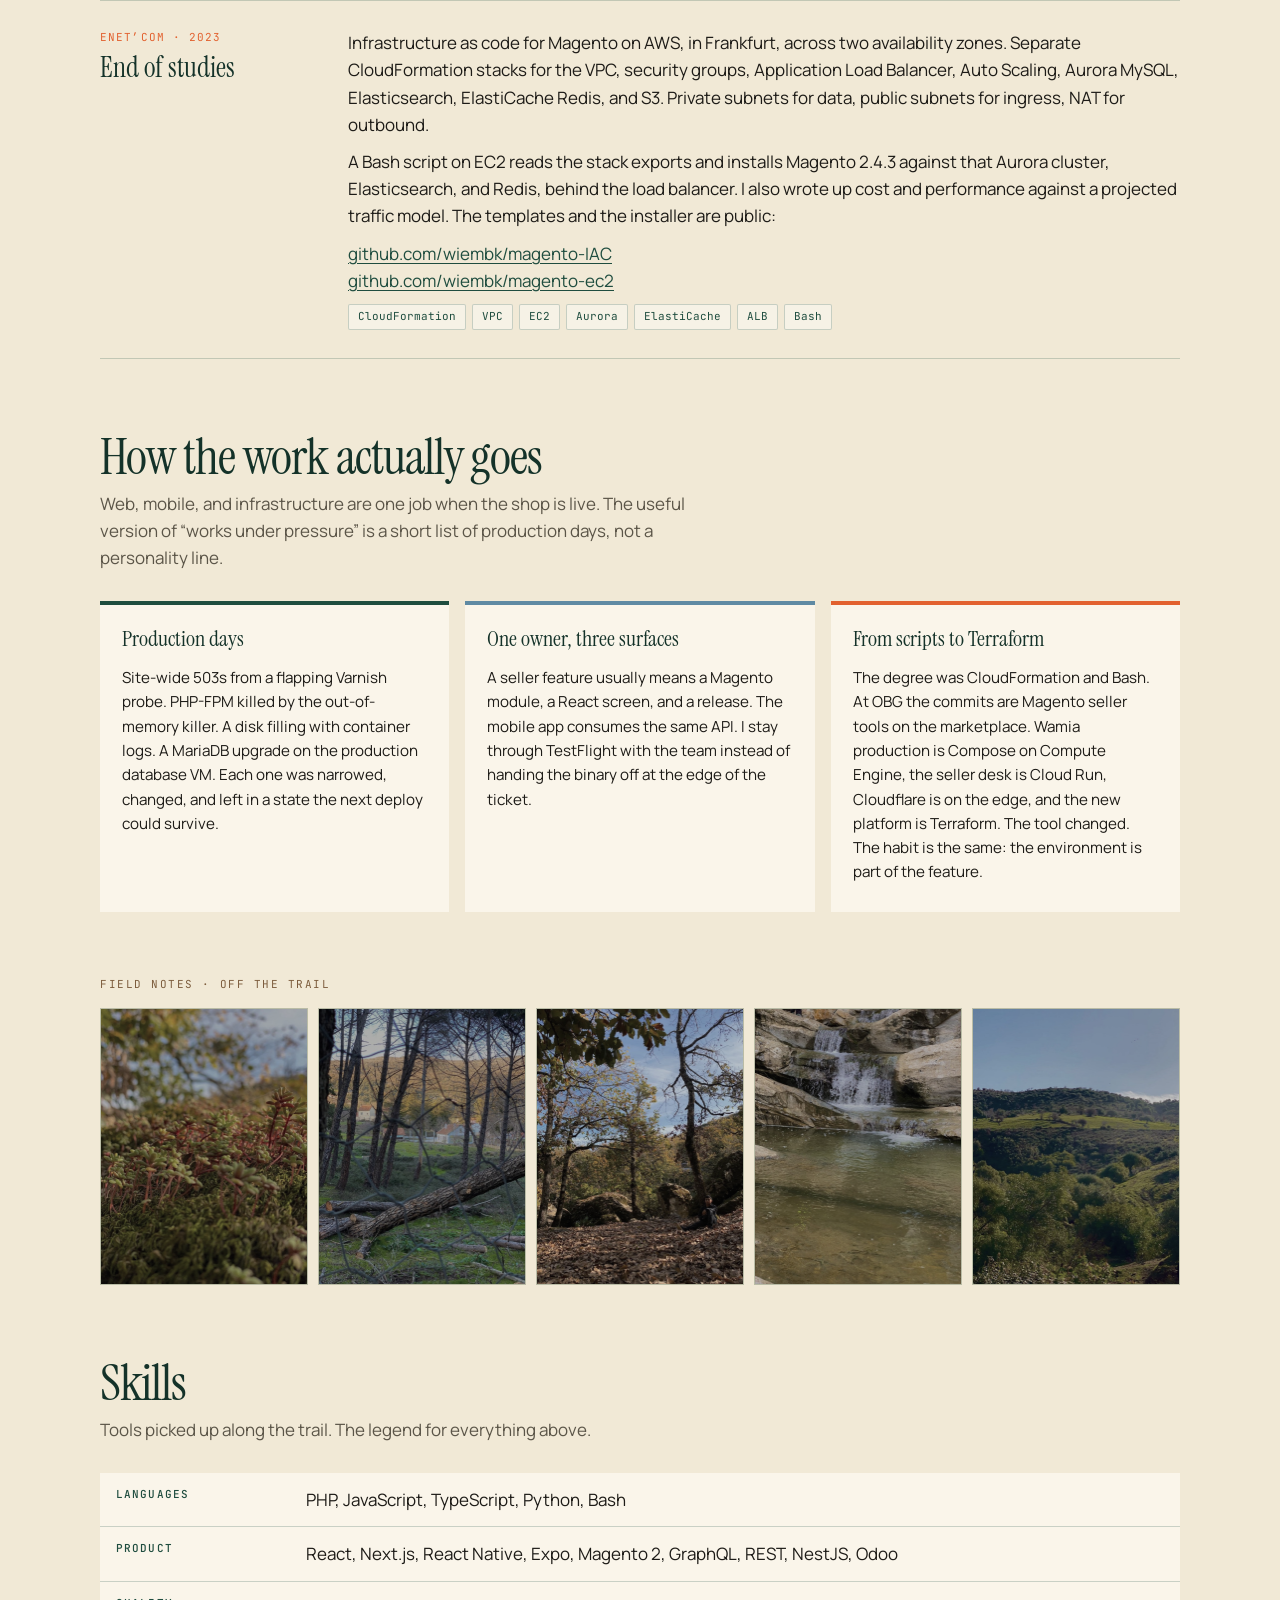
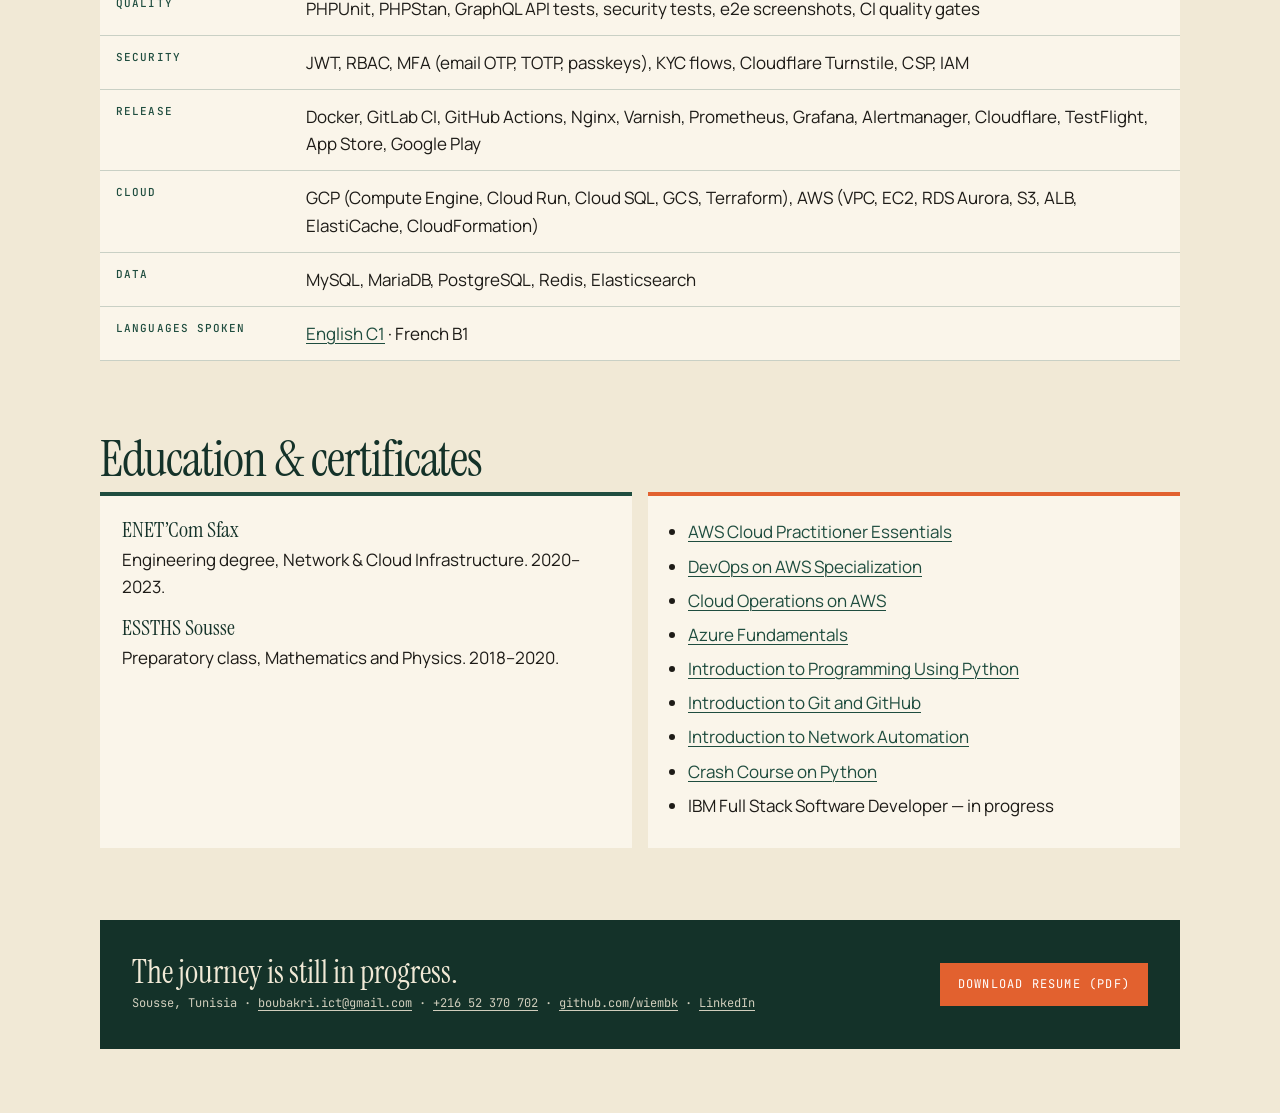
==== commit b0e30a30: "fix: drop commit counts from the CV and portfolio Co-authored-by: Cursor <cursoragent@cursor.com>" ====
--- a/index.html
+++ b/index.html
@@ -140,10 +140,10 @@
         <li><a href="https://www.linkedin.com/in/wi%C3%A8m-boubakri-493783202/">LinkedIn</a></li>
       </ul>
       <dl class="facts" aria-label="At a glance">
-        <div><dt>Commits</dt><dd>1,929</dd></div>
+        <div><dt>Since</dt><dd>2023</dd></div>
         <div><dt>Repositories</dt><dd>5</dd></div>
         <div><dt>Surfaces</dt><dd>Web · Mobile · Infra</dd></div>
-        <div><dt>In production since</dt><dd>2023</dd></div>
+        <div><dt>Current role</dt><dd>Wamia</dd></div>
       </dl>
       <p class="hint">Hover a marker for a preview. Click it to zoom in. Start at the bottom: Education.</p>
     </div>
@@ -311,7 +311,7 @@
           <h3>Magento seller tools</h3>
         </header>
         <div>
-          <p>Sixty-one commits on the Magento marketplace, newest first. In September 2024 I worked on seller inventory: stock status, product filters, filtered-invoice PDFs, and the tag manager. In August, the inventory list, seller order status, cancel-processing, order PDFs with the seller logo, and the email sent when an order is processing.</p>
+          <p>Magento seller tools on the marketplace, newest first. In September 2024 I worked on seller inventory: stock status, product filters, filtered-invoice PDFs, and the tag manager. In August, the inventory list, seller order status, cancel-processing, order PDFs with the seller logo, and the email sent when an order is processing.</p>
           <p>In May, commission rules (percent tiers, two decimals, special price), variant dimensions and parent commission, and barcodes in the admin and on the storefront. In February, seller product creation (stock from quantity, default visibility, required weight) and the automatic import of enabled products into Odoo, with fulfillment type and dimensions.</p>
           <ul class="stack">
             <li>Magento 2</li>
